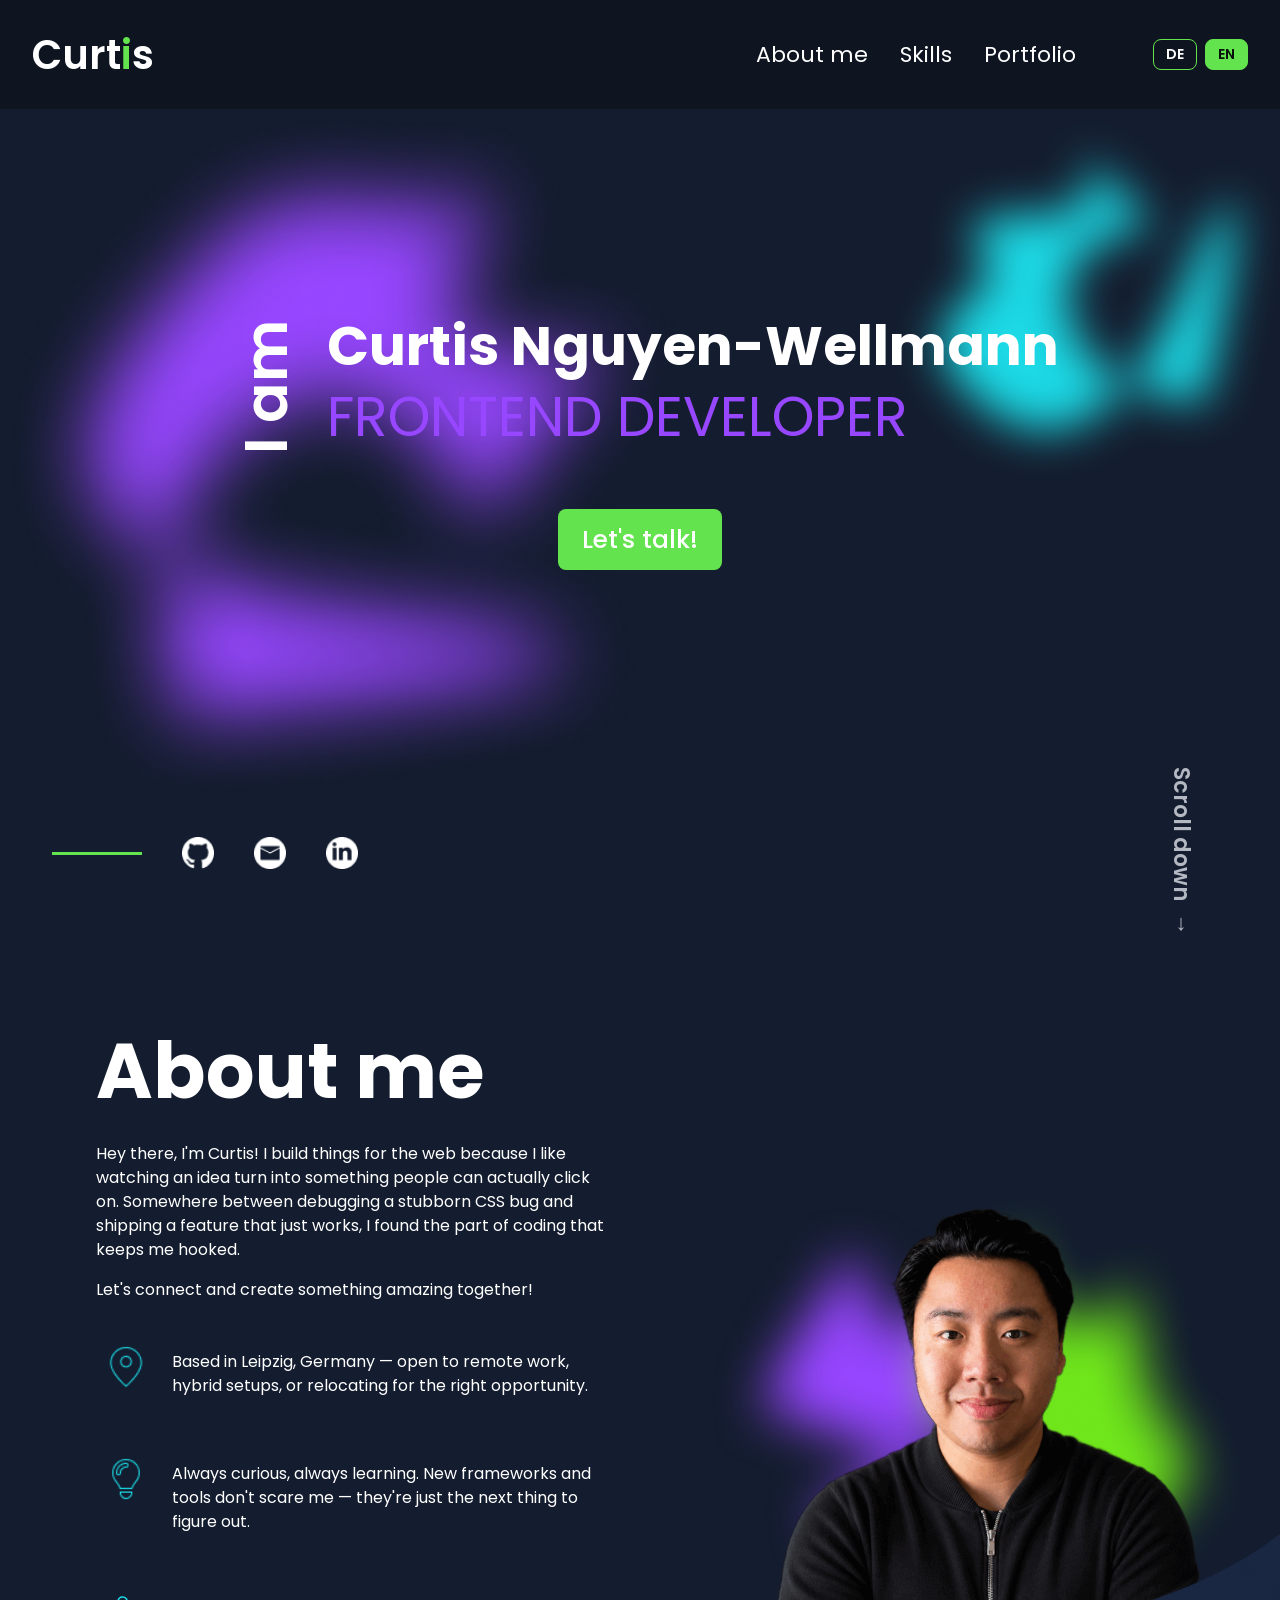
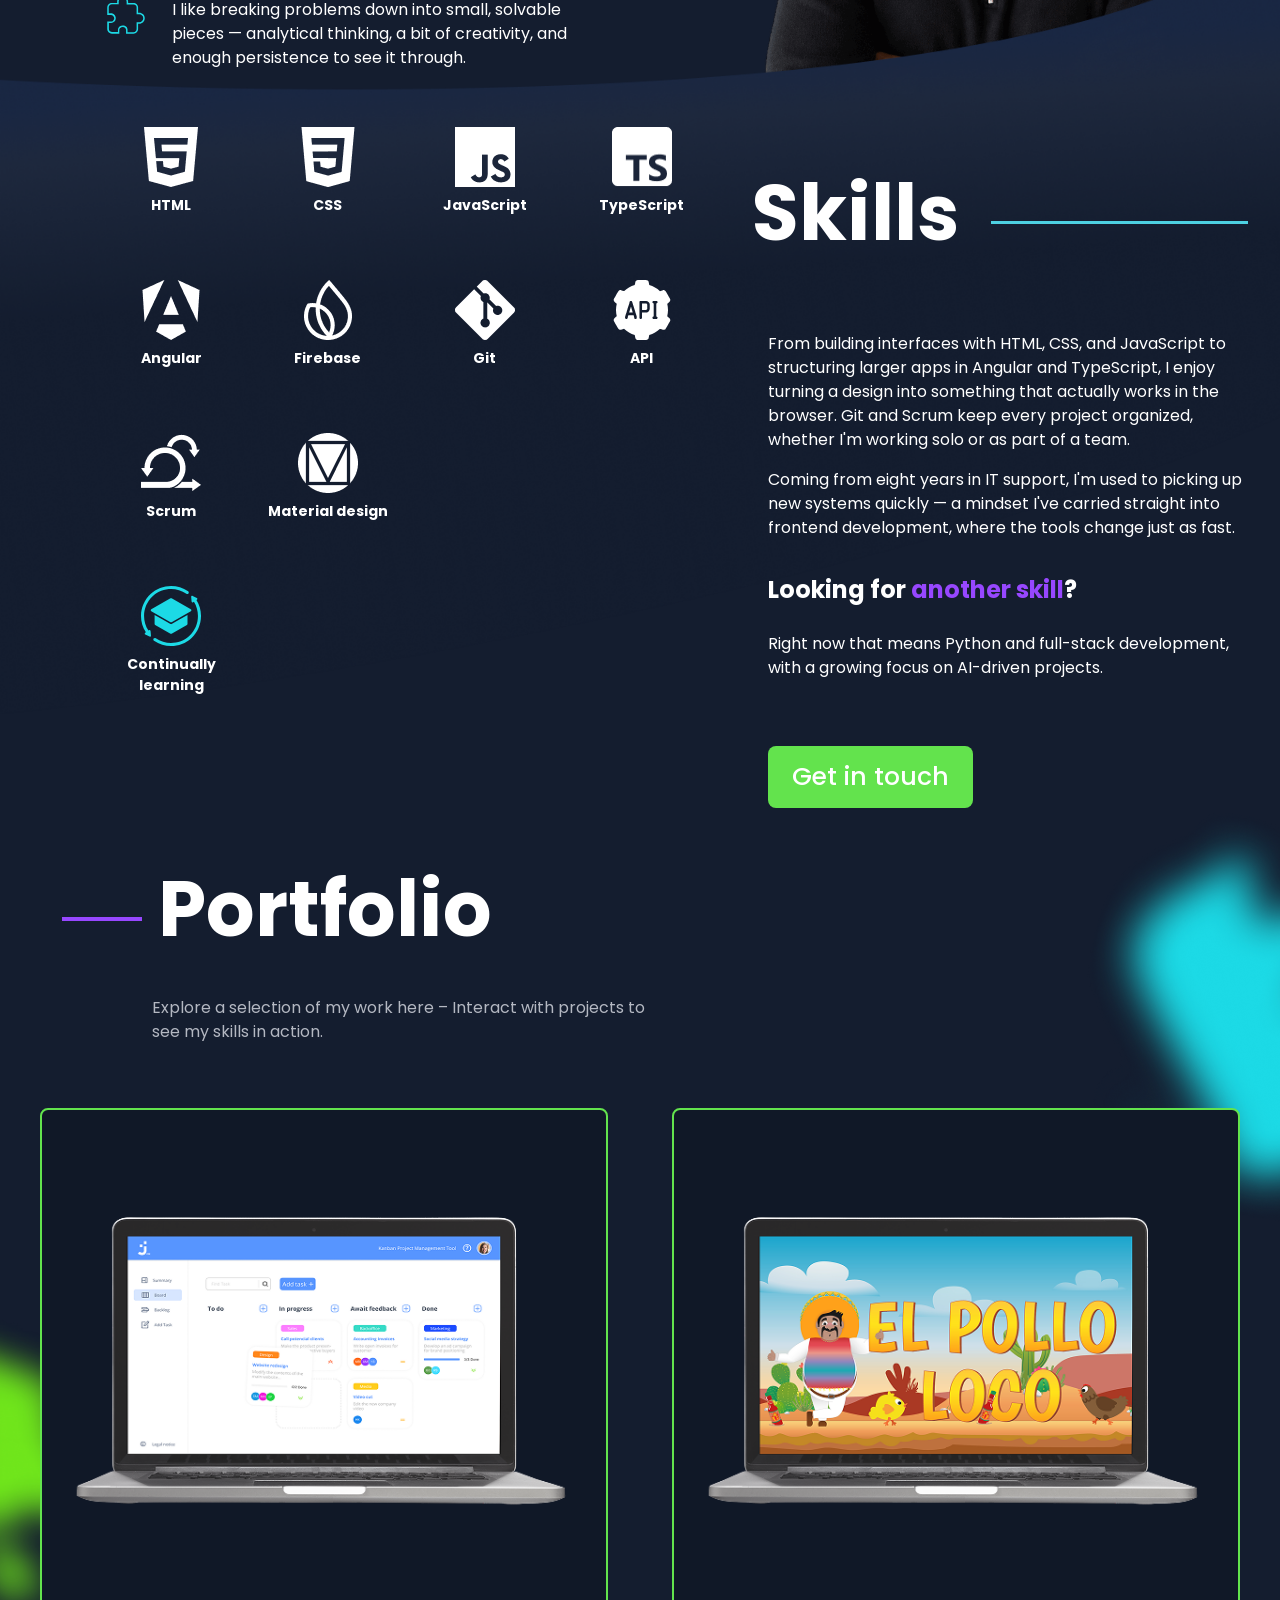
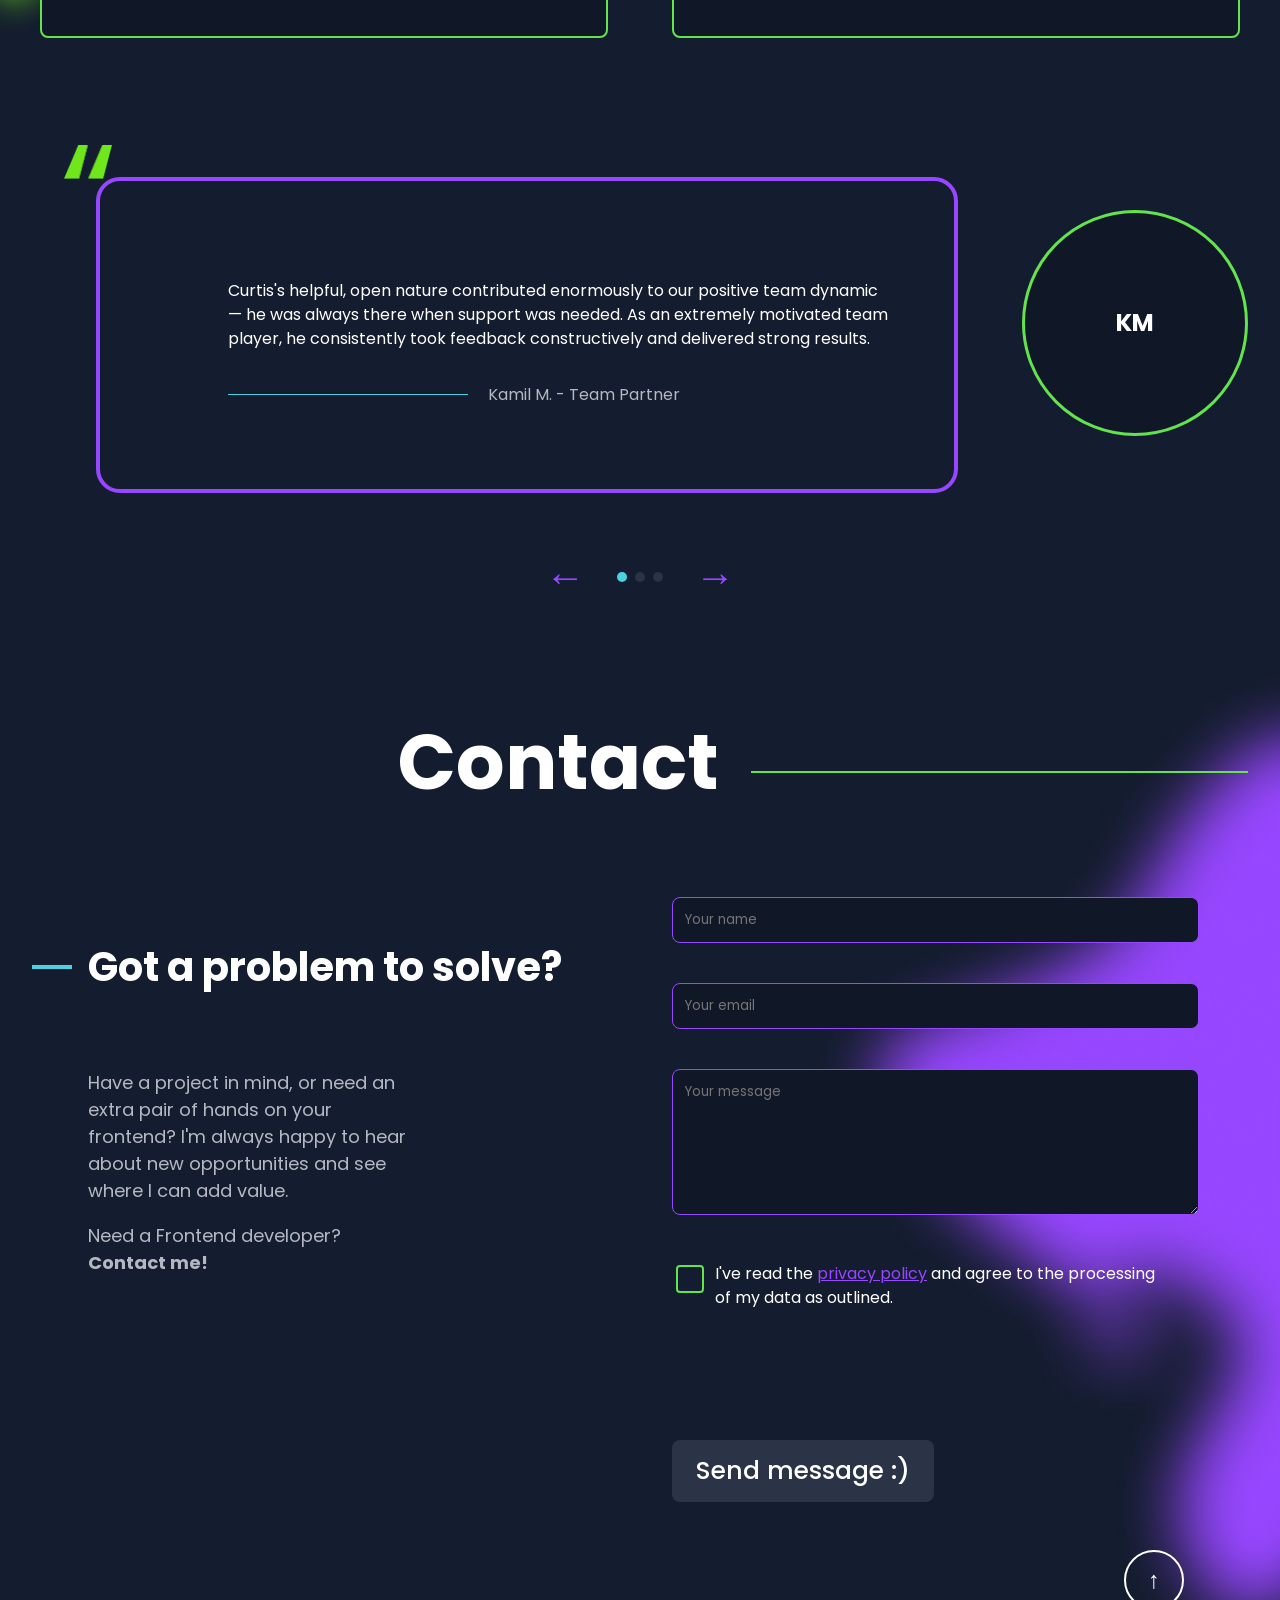
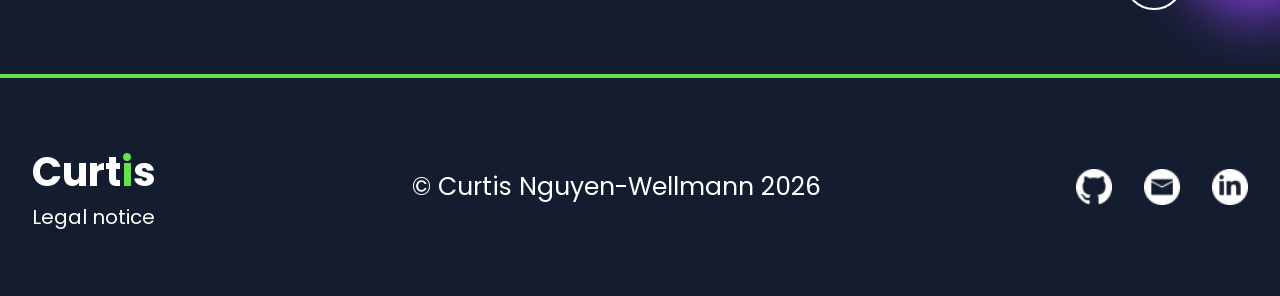
==== index.html @ 222aa3e2 "fix(project): revert to stable pre-feedback baseline, keep readme/title/pokedex-removal/tooltip fixe" ====
<!doctype html>
<html lang="de">
  <head>
    <meta charset="UTF-8" />
    <meta name="viewport" content="width=device-width, initial-scale=1.0" />
    <title>Curtis Nguyen-Wellmann</title>
    <link rel="icon" type="image/x-icon" href="images/favicon/favicon.ico">
    <link rel="icon" type="image/png" sizes="32x32" href="images/favicon/favicon-32x32.png">
    <link rel="icon" type="image/png" sizes="16x16" href="images/favicon/favicon-16x16.png">
    <link rel="apple-touch-icon" sizes="180x180" href="images/favicon/apple-touch-icon.png">

    <link rel="preconnect" href="https://fonts.googleapis.com" />
    <link
      href="https://fonts.googleapis.com/css2?family=Poppins:wght@400;600;700&display=swap"
      rel="stylesheet"
    />

    <link rel="stylesheet" href="css/variable.css" />
    <link rel="stylesheet" href="css/reset.css" />
    <link rel="stylesheet" href="css/style.css" />
    <link rel="stylesheet" href="css/responsive.css" />
  </head>
  <body>
    <!-- Header -->
    <header class="header container">
      <a href="#" class="header_logo">Curt<span class="accent">i</span>s</a>
      <nav class="header_nav">
        <ul>
          <li><a href="#about" data-i18n="nav_about">About me</a></li>
          <li><a href="#skills" data-i18n="nav_skills">Skills</a></li>
          <li><a href="#portfolio" data-i18n="nav_portfolio">Portfolio</a></li>
        </ul>
      </nav>
      <div class="header_lang">
        <button class="lang-btn" data-lang="de">DE</button>
        <button class="lang-btn lang-btn--active" data-lang="en">EN</button>
      </div>
      <button
        type="button"
        class="header_burger"
        id="burger-btn"
        aria-label="Open menu"
        aria-expanded="false"
        aria-controls="mobile-menu"
      >
        <span></span>
        <span></span>
        <span></span>
      </button>
    </header>

    <div class="mobile-menu" id="mobile-menu">
      <nav class="mobile-menu_nav">
        <a href="#about" data-i18n="nav_about">About me</a>
        <a href="#skills" data-i18n="nav_skills">Skills</a>
        <a href="#portfolio" data-i18n="nav_portfolio">Portfolio</a>
        <a href="#contact" data-i18n="nav_contact">Contact</a>
      </nav>
      <div class="mobile-menu_lang">
        <button class="lang-btn mobile-menu_lang-btn" data-lang="en">EN</button>
        <span aria-hidden="true">/</span>
        <button class="lang-btn mobile-menu_lang-btn" data-lang="de">DE</button>
      </div>
    </div>

    <!-- Hero -->
    <section class="hero container">
      <div class="hero_content">
        <div class="hero_text">
          <div class="hero_heading-row">
            <span class="hero_eyebrow" data-i18n="hero_eyebrow">I am</span>
            <div class="hero_name-block">
              <h1>Curtis Nguyen-Wellmann</h1>
              <p class="hero_role" data-i18n="hero_role">FRONTEND DEVELOPER</p>
            </div>
          </div>
          <a href="#contact" class="btn btn--primary" data-i18n="hero_cta">Let's talk!</a>
        </div>
      </div>

      <div class="hero_footer">
        <div class="hero_socials">
          <span class="hero_divider" aria-hidden="true"></span>
          <a href="https://github.com/Curtis-GH" target="_blank" rel="noopener">
            <img src="images/social/social_github.png" alt="Github" />
          </a>
          <a href="#contact">
            <img src="images/social/social_email.png" alt="Email" />
          </a>
          <a href="https://www.linkedin.com/in/curtis-nguyen-wellmann-628b82371/?skipRedirect=true" target="_blank" rel="noopener">
            <img src="images/social/social_linkedin.png" alt="LinkedIn" />
          </a>
        </div>
        <span class="hero_scroll"
          ><span data-i18n="hero_scroll">Scroll down</span> <span class="hero_scroll-arrow">&darr;</span></span
        >
      </div>
    </section>

    <!-- About me -->
    <section id="about" class="section container about">
      <img
        src="images/decorative/bg-hero-2.png"
        alt=""
        class="about_wave"
        aria-hidden="true"
      />
      <div class="about_grid">
        <div class="about_text">
          <h2 class="section_title" data-i18n="about_title">About me</h2>
          <p class="about_intro" data-i18n="about_intro_1">
            Hey there, I'm Curtis! I build things for the web because I like
            watching an idea turn into something people can actually click on.
            Somewhere between debugging a stubborn CSS bug and shipping a
            feature that just works, I found the part of coding that keeps me
            hooked.
          </p>
          <p class="about_intro" data-i18n="about_intro_2">
            Let's connect and create something amazing together!
          </p>

          <ul class="about_points">
            <li>
              <img src="images/about me/location.png" alt="" />
              <p data-i18n="about_point_1">
                Based in Leipzig, Germany — open to remote work, hybrid setups,
                or relocating for the right opportunity.
              </p>
            </li>
            <li>
              <img src="images/about me/bulb.png" alt="" />
              <p data-i18n="about_point_2">
                Always curious, always learning. New frameworks and tools don't
                scare me — they're just the next thing to figure out.
              </p>
            </li>
            <li>
              <img src="images/about me/puzzle.svg" alt="" />
              <p data-i18n="about_point_3">
                I like breaking problems down into small, solvable pieces —
                analytical thinking, a bit of creativity, and enough persistence
                to see it through.
              </p>
            </li>
          </ul>
        </div>
        <div class="about_photo-wrap">
          <img
            src="images/decorative/shadow-photo.png"
            alt=""
            class="about_glow"
            aria-hidden="true"
          />
          <img
            src="portrait_portfolio.png"
            alt="Curtis Nguyen-Wellmann"
            class="about_photo"
          />
        </div>
      </div>
    </section>

   <!-- Skills -->
<section id="skills" class="section container skills">
  <div class="skills_heading-row">
    <h2 class="section_title" data-i18n="skills_title">Skills</h2>
    <span class="skills_divider" aria-hidden="true"></span>
  </div>

  <div class="skills_grid">
    <div class="skills_icons">
      <div class="skill-item">
        <img src="images/skills-frontend/skill-html.png" alt="HTML" />
        <span>HTML</span>
      </div>
      <div class="skill-item">
        <img src="images/skills-frontend/skill-css.png" alt="CSS" />
        <span>CSS</span>
      </div>
      <div class="skill-item">
        <img
          src="images/skills-frontend/skill-javascript.png"
          alt="JavaScript"
        />
        <span>JavaScript</span>
      </div>
      <div class="skill-item">
        <img
          src="images/skills-frontend/skill-typescript.png"
          alt="TypeScript"
        />
        <span>TypeScript</span>
      </div>
      <div class="skill-item">
        <img src="images/skills-frontend/skill-angular.png" alt="Angular" />
        <span>Angular</span>
      </div>
      <div class="skill-item">
        <img src="images/frontend/Property 1=Firebase.png" alt="Firebase" />
        <span>Firebase</span>
      </div>
      <div class="skill-item">
        <img src="images/skills-frontend/skill-git.png" alt="Git" />
        <span>Git</span>
      </div>
      <div class="skill-item">
        <img
          src="images/skills-frontend/skill-api-BROKEN-reexport.svg"
          alt="REST-API"
        />
        <span>API</span>
      </div>
      <div class="skill-item">
        <img src="images/skills-frontend/skill-scrum.png" alt="Scrum" />
        <span>Scrum</span>
      </div>
      <div class="skill-item">
        <img
          src="images/skills-frontend/skill-material-design.png"
          alt="Material Design"
        />
        <span>Material design</span>
      </div>
      <div class="skill-item"></div>
      <div class="skill-item"></div>
      <div class="skill-item skill-item--tooltip">
        <img
          src="images/skills-frontend/skill-continually-learning.svg"
          alt="Continually learning"
        />
        <div class="skill-item_tooltip" data-i18n="skill_tooltip_learning">
          I have a special interest in learning: Python, AI
        </div>
        <span>Continually learning</span>
      </div>
    </div>

    <div class="skills_text">
      <p data-i18n="skills_para_1">
        From building interfaces with HTML, CSS, and JavaScript to
        structuring larger apps in Angular and TypeScript, I enjoy
        turning a design into something that actually works in the
        browser. Git and Scrum keep every project organized, whether
        I'm working solo or as part of a team.
      </p>
      <p data-i18n="skills_para_2">
        Coming from eight years in IT support, I'm used to picking up
        new systems quickly — a mindset I've carried straight into
        frontend development, where the tools change just as fast.
      </p>

      <h3 class="skills_question">
        <span data-i18n="skills_question_lead">Looking for</span>
        <span class="accent-purple" data-i18n="skills_question_highlight">another skill</span>?
      </h3>
      <p data-i18n="skills_frameworks">Right now that means Python and full-stack development, with a growing focus on AI-driven projects.</p>

      <a href="#contact" class="btn btn--primary" data-i18n="skills_cta">Get in touch</a>
    </div>
  </div>
</section>
      <!-- Portfolio -->
      <section id="portfolio" class="section container portfolio">
        <img
          src="images/decorative/portfolio-shadow-blue.png"
          alt=""
          class="portfolio_blob portfolio_blob--right"
          aria-hidden="true"
        />
        <img
          src="images/decorative/portfolio-shadow-green.png"
          alt=""
          class="portfolio_blob portfolio_blob--left"
          aria-hidden="true"
        />
        <div class="portfolio_heading-row">
          <span class="portfolio_divider" aria-hidden="true"></span>
          <h2 class="section_title" data-i18n="portfolio_title">Portfolio</h2>
        </div>
        <p class="portfolio_subtitle" data-i18n="portfolio_subtitle">
          Explore a selection of my work here – Interact with projects to see my
          skills in action.
        </p>

        <div class="portfolio_grid">
          <article class="project-card">
            <div class="project-card_media">
              <img
                src="images/projects/project-join.png"
                alt="Join Preview"
                class="project-card_preview"
              />
              <div class="project-card_links">
                <a href="https://github.com/Curtis-GH/Join-Management"
                  class="btn btn--outline"
                  target="_blank"
                  rel="noopener"
                  data-i18n="project_link_github"
                  >Github</a
                >
                <a href="#" class="btn btn--secondary" aria-disabled="true" data-i18n="project_link_live"
                  >Live test</a
                >
              </div>
              <div class="project-card_info">
                <h3>Join</h3>
                <p data-i18n="project_join_desc">
                  Kanban task management app with drag &amp; drop, categories,
                  and contact management.
                </p>
                <p class="tech-tags">JavaScript | HTML | CSS | Firebase</p>
              </div>
            </div>
          </article>

          <article class="project-card">
            <div class="project-card_media">
              <img
                src="images/projects/project-el-pollo-loco.png"
                alt="El Pollo Loco Preview"
                class="project-card_preview"
              />
              <div class="project-card_links">
                <a href="https://github.com/Curtis-GH/El_Pollo_loco"
                  class="btn btn--outline"
                  target="_blank"
                  rel="noopener"
                  data-i18n="project_link_github"
                  >Github</a
                >
                <a href="#" class="btn btn--secondary" aria-disabled="true" data-i18n="project_link_live"
                  >Live test</a
                >
              </div>
              <div class="project-card_info">
                <h3>El Pollo Loco</h3>
                <p data-i18n="project_pollo_desc">
                  Jump, run and throw game based on an object-oriented approach.
                  Help Pepe find coins and tabasco salsa to fight the crazy hen.
                </p>
                <p class="tech-tags">JavaScript | HTML5 Canvas | CSS</p>
              </div>
            </div>
          </article>
        </div>
      </section>

      <!-- References -->
      <section id="references" class="section container references">
        <div class="testimonial">
          <img
            src="images/decorative/testimonial-icon.png"
            alt=""
            class="testimonial_quote-icon"
            aria-hidden="true"
          />

          <div class="testimonial_box">
            <div class="testimonial_slides">
              <div class="testimonial_slide is-active" data-initials="KM">
                <p class="testimonial_text" data-i18n="testimonial_1">
                  Curtis's helpful, open nature contributed enormously to our
                  positive team dynamic — he was always there when support
                  was needed. As an extremely motivated team player, he
                  consistently took feedback constructively and delivered
                  strong results.
                </p>
                <div class="testimonial_author-row">
                  <span class="testimonial_divider" aria-hidden="true"></span>
                  <span class="testimonial_author">Kamil M. - <span data-i18n="testimonial_role">Team Partner</span></span>
                </div>
              </div>
              <div class="testimonial_slide" data-initials="AE">
                <p class="testimonial_text" data-i18n="testimonial_2">
                  Curtis was a fantastic teammate. With his sociable nature,
                  willingness to help, and positive energy, he brought the
                  team together and enriched our collaboration.
                </p>
                <div class="testimonial_author-row">
                  <span class="testimonial_divider" aria-hidden="true"></span>
                  <span class="testimonial_author">Annika E. - <span data-i18n="testimonial_role">Team Partner</span></span>
                </div>
              </div>
              <div class="testimonial_slide" data-initials="LW">
                <p class="testimonial_text" data-i18n="testimonial_3">
                  Curtis was a huge asset to our team and played a key role
                  in the project's success. His structured approach and
                  clever problem-solving kept pushing our development
                  forward. Working with him was completely reliable and
                  genuinely fun.
                </p>
                <div class="testimonial_author-row">
                  <span class="testimonial_divider" aria-hidden="true"></span>
                  <span class="testimonial_author">Leon W. - <span data-i18n="testimonial_role">Team Partner</span></span>
                </div>
              </div>
            </div>
          </div>

          <div class="testimonial_avatar-row">
            <div class="testimonial_avatar"></div>
            <span class="testimonial_avatar-divider" aria-hidden="true"></span>
          </div>
        </div>

        <div class="testimonial_nav">
          <button
            type="button"
            class="testimonial_arrow"
            data-dir="prev"
            aria-label="Previous testimonial"
          >
            &larr;
          </button>
          <div class="testimonial_dots">
            <button
              type="button"
              class="testimonial_dot is-active"
              data-index="0"
              aria-label="Testimonial 1"
            ></button>
            <button
              type="button"
              class="testimonial_dot"
              data-index="1"
              aria-label="Testimonial 2"
            ></button>
            <button
              type="button"
              class="testimonial_dot"
              data-index="2"
              aria-label="Testimonial 3"
            ></button>
          </div>
          <button
            type="button"
            class="testimonial_arrow"
            data-dir="next"
            aria-label="Next testimonial"
          >
            &rarr;
          </button>
        </div>
      </section>

      <!-- Contact -->
      <section id="contact" class="section container contact">
        <img
          src="images/decorative/contact-shadow.png"
          alt=""
          class="contact_shadow"
          aria-hidden="true"
        />

        <div class="contact_heading-row">
          <h2 class="section_title" data-i18n="contact_title">Contact</h2>
          <span class="contact_divider" aria-hidden="true"></span>
        </div>

        <div class="contact_grid">
          <div class="contact_intro">
            <div class="contact_intro-heading">
              <span class="contact_intro-divider" aria-hidden="true"></span>
              <h3 data-i18n="contact_heading">Got a problem to solve?</h3>
            </div>
            <p data-i18n="contact_para">
              Have a project in mind, or need an extra pair of hands on your
              frontend? I'm always happy to hear about new opportunities and
              see where I can add value.
            </p>
            <p><span data-i18n="contact_closer">Need a Frontend developer?</span> <strong data-i18n="contact_closer_strong">Contact me!</strong></p>
          </div>

          <form id="contact-form" class="contact_form" novalidate>
            <div class="hp-field" aria-hidden="true">
              <label for="hp-website">Website</label>
              <input type="text" id="hp-website" name="website" tabindex="-1" autocomplete="off" />
            </div>
            <div class="form-group">
              <input type="text" name="name" placeholder="Your name" data-i18n-placeholder="form_name_placeholder" required />
              <span class="form-group_error" data-i18n="error_name">Your name is required</span>
            </div>
            <div class="form-group">
              <input
                type="email"
                name="email"
                placeholder="Your email"
                data-i18n-placeholder="form_email_placeholder"
                required
              />
              <span class="form-group_error" data-i18n="error_email">Please enter a valid email</span>
            </div>
            <div class="form-group">
              <textarea
                name="message"
                placeholder="Your message"
                data-i18n-placeholder="form_message_placeholder"
                required
              ></textarea>
              <span class="form-group_error" data-i18n="error_message">Your message is empty</span>
            </div>
            <div class="form-group form-group--checkbox">
              <input type="checkbox" id="privacy" name="privacy" required>
              <label for="privacy"><span data-i18n="form_privacy_label_pre">I've read the</span> <a href="legal/privacy/privacy-policy.html" class="contact_policy-link" data-i18n="form_privacy_link">privacy policy</a> <span data-i18n="form_privacy_label_post">and agree to the processing of my data as outlined.</span></label>
              <span class="form-group_error" data-i18n="error_privacy">Please accept the privacy policy</span>
            </div>
            <p class="form-group_error form-group_error--submit" data-i18n="error_submit">
              Please fill in all fields correctly
            </p>
            <button
              type="submit"
              class="btn btn--primary contact_submit"
              data-i18n="form_submit"
              disabled
            >
              Send message :)
            </button>
            <p class="contact_feedback" role="status" aria-live="polite"></p>
          </form>
        </div>

        <a href="#" class="contact_scroll-top" aria-label="Scroll to top"
          >&uarr;</a
        >
      </section>

      <!-- Footer -->
      <footer class="footer container">
        <div class="footer_brand">
          <a href="#" class="footer_logo">Curt<span class="accent">i</span>s</a>
          <a href="legal/privacy/legal-notice.html" class="footer_legal-link" data-i18n="footer_legal"
            >Legal notice</a
          >
        </div>

        <p class="footer_copy">&copy; Curtis Nguyen-Wellmann 2026</p>

        <div class="footer_socials">
          <a href="https://github.com/Curtis-GH" target="_blank" rel="noopener">
            <img src="images/social/social_github.png" alt="Github" />
          </a>
          <a href="#contact">
            <img src="images/social/social_email.png" alt="Email" />
          </a>
          <a href="https://www.linkedin.com/in/curtis-nguyen-wellmann-628b82371/?skipRedirect=true" target="_blank" rel="noopener">
            <img src="images/social/social_linkedin.png" alt="LinkedIn" />
          </a>
        </div>
      </footer>

    <script src="js/translations.js"></script>
    <script src="js/main.js"></script>
  </body>
</html>
---- css/variable.css ----
:root {
  /* Colors */
  --color-bg: #0e1521;
  --color-bg-alt: #101827;
  --color-text: #ffffff;
  --color-text-muted: #b4b8c2;

  --color-accent-green: #63e34d;
  --color-accent-purple: #9747ff;
  --color-accent-cyan: #4dd0e1;

  --color-success: #63e34d;
  --color-error: #ff4d6d;

  --color-border: #2a3446;

  /* Typography */
  --font-main: 'Poppins', sans-serif;

  --fs-h1: 3rem;
  --fs-h2: 2.25rem;
  --fs-h3: 1.5rem;
  --fs-body: 1rem;
  --fs-small: 0.875rem;

  /* Spacing */
  --space-xs: 0.5rem;
  --space-sm: 1rem;
  --space-md: 2rem;
  --space-lg: 4rem;
  

  /* Misc */
  --radius: 8px;
  --transition: 0.2s ease;
}
---- css/style.css ----
/* ===== HEADER ===== */
.header {
  position: sticky;
  top: 0;
  z-index: 200;
  background-color: var(--color-bg);
  display: flex;
  align-items: center;
  justify-content: space-between;
  padding-block: var(--space-sm);
}

.header_nav {
  margin-left: auto;
  margin-right: clamp(24px, 6vw, 120px);
}

.header_nav ul {
  display: flex;
  gap: var(--space-md);
  font-size: 22px;
}

.header_nav a {
  transition: color var(--transition), text-shadow var(--transition);
}

.header_nav a:hover {
  color: var(--color-accent-green);
  text-shadow: 0 0 8px var(--color-accent-green);
}

.header_logo {
  font-size: 40px;
  font-weight: 600;
}

.header_logo .accent {
  color: var(--color-accent-green);
}

/* Language toggle buttons */
.header_lang {
  display: flex;
  gap: var(--space-xs);
}

.lang-btn {
  padding: 0.25rem 0.75rem;
  border: 1px solid var(--color-accent-green);
  border-radius: var(--radius);
  background: transparent;
  color: var(--color-text);
  font-size: var(--fs-small);
  font-weight: 600;
  transition: color var(--transition), text-shadow var(--transition);
}

.lang-btn--active {
  background-color: var(--color-accent-green);
  color: #06120a;
  border-color: var(--color-accent-green);
}

.lang-btn:not(.lang-btn--active):hover {
  color: var(--color-accent-purple);
  text-shadow: 0 0 8px var(--color-accent-purple);
}

/* Shared layout container, used by every section */
.container {
  max-width: 1440px;
  margin-inline: auto;
  padding-inline: var(--space-md);
}

/* ===== END HEADER ===== */

/* ===== HERO ===== */
.hero {
  height: 100vh;
  height: 100dvh;
  display: flex;
  flex-direction: column;
  justify-content: center;
  position: relative;
  overflow: hidden;
  background-image:
    url("../images/decorative/shadow-purple-about.png"),
    url("../images/decorative/shadow-cyan-hero.png.svg");
  background-repeat: no-repeat, no-repeat;
  background-position: left top, right top;
  background-size: 700px, 384px;
  margin-bottom: -40px;
}



.hero_content {
  position: relative;
  z-index: 1;
  display: flex;
  align-items: center;
  justify-content: center;
  gap: var(--space-lg);
  margin: clamp(24px, 6vw, 100px);
}

.hero_text {
  display: flex;
  flex-direction: column;
  align-items: center;
  margin-top: 60px;
}

.hero_heading-row {
  display: flex;
  align-items: center;
  gap: var(--space-sm);
}

.hero_text h1 {
  font-size: clamp(32px, 4.3vw, 62px);
  font-weight: 700;
  line-height: 1.1;
}

.hero_heading-row {
  display: flex;
  align-items: center;
  gap: var(--space-sm);
}

.hero_eyebrow {
  writing-mode: vertical-rl;
  transform: rotate(180deg);
  font-size: 60px;
  font-weight: 600;
  color: #fff;
}
html[lang="de"] .hero_eyebrow {
  font-size: 40px;
}

.hero_name-block {
  display: flex;
  flex-direction: column;
}


.hero_role {
  color: var(--color-accent-purple);
  font-size: clamp(32px, 4.3vw, 62px);
  font-weight: 400;
  margin: 0;
}

.hero_footer {
  position: relative;
  z-index: 1;
  display: flex;
  align-items: center;
  justify-content: space-between;
  margin-top: 120px;
}

.hero_socials {
  display: flex;
  align-items: center;
  gap: 40px;
  margin-left: 20px;
}

.hero_socials img {
  width: 32px;
  height: 32px;
}

.hero_email {
  color: var(--color-text-muted);
  font-size: var(--fs-small);
  margin-left: var(--space-xs);
}

.hero_scroll {
  writing-mode: vertical-rl;
  color: var(--color-text-muted);
  font-size: 22px;
  font-weight: 600;
  padding-right: 50px;
  pointer-events: none;
}

.hero_scroll-arrow {
  writing-mode: horizontal-tb;
  display: inline-block;
}

.hero_divider {
  display: inline-block;
  width: 90px;
  height: 3px;
  background-color: var(--color-accent-green);
}

/* ===== END HERO ===== */

/* ===== SECTION (SHARED) ===== */
.section {
  padding-block: var(--space-xl);
}

.section_title {
  font-size: clamp(40px, 6vw, 90px);
  line-height: 1;
  margin-bottom: var(--space-md);
}

html[lang="de"] .section_title {
  font-size: clamp(36px, 5.4vw, 80px);
}

/* ===== END SECTION (SHARED) ===== */

/* ===== BUTTONS ===== */
.btn {
  display: inline-block;
  padding: 0.75rem 1.5rem;
  border-radius: var(--radius);
  font-weight: 500;
  transition: transform var(--transition);
  font-size: 25px;
}

.btn--primary {
  background-color: var(--color-accent-green);
  color: #fff;
  margin-top: 50px;
  
}

.btn--primary:hover {
  background-color: var(--color-accent-purple);
  transform: scale(1.05);
}

.btn--secondary {
  background-color: var(--color-accent-purple);
  color: #fff;
}

.btn:hover {
  transform: translateY(-2px);
}

/* ===== END BUTTONS ===== */

/* ===== PORTFOLIO ===== */
.portfolio {
  position: relative;
  overflow: hidden;
}

.portfolio_blob {
  position: absolute;
  z-index: 0;
  max-width: none;
  pointer-events: none;
}

.portfolio_blob--right {
  top: 0;
  right: 0;
  height: 50%;
  width: auto;
}

.portfolio_blob--left {
  bottom: 0;
  left: 0;
  height: 50%;
  width: auto;
}

.portfolio_heading-row {
    position: relative;
    z-index: 1;
    display: flex;
    align-items: center;
    gap: var(--space-sm);
    margin-bottom: var(--space-xs);
    padding-left: 30px;
}

.portfolio_divider {
  display: inline-block;
  width:80px;
  height: 4px;
  background-color: var(--color-accent-purple);
  margin-top: 50px;
}

.portfolio_subtitle {
  position: relative;
  z-index: 1;
  color: var(--color-text-muted);
  margin-bottom: var(--space-lg);
  max-width: 500px;
  padding-left: 120px;
}

.portfolio_grid {
  position: relative;
  z-index: 1;
  display: grid;
  grid-template-columns: repeat(2, 1fr);
  gap: var(--space-lg);
  max-width: 1200px;
  margin-inline: auto;
}

.project-card {
  border: 2px solid var(--color-accent-green);
  border-radius: var(--radius);
  overflow: hidden;
  background-color: var(--color-bg-alt);
  position: relative;
}

.project-card_media {
  
  overflow: hidden;
  font-size: 20px;
}

.project-card_preview {
  width: 100%;
  height: 50%;
  object-fit: cover;
  display: block;
}

.project-card_links {
  position: absolute;
  top: var(--space-md);
  left: 0;
  width: 100%;
  z-index: 2;
  display: flex;
  justify-content: center;
  gap: var(--space-sm);
  opacity: 0;
  transform: translateY(-10px);
  transition: opacity var(--transition), transform var(--transition);
}

.project-card:hover .project-card_links {
  opacity: 1;
  transform: translateY(0);
}

/* Tap-triggered equivalent of the hover reveal above, for touch screens
   (tablet) where :hover can't be relied on. Toggled via JS
   (.is-expanded class), see initProjectCardToggle() in main.js. */
.project-card.is-expanded .project-card_links {
  opacity: 1;
  transform: translateY(0);
}

.btn--outline {
  background: transparent;
  border: 1px solid var(--color-accent-cyan);
  color: #fff;
}
.project-card_info {
  position: absolute;
  bottom: 0;
  left: 0;
  width: 100%;
  z-index: 1;
  background-color: #fff;
  color: #06120a;
  padding: var(--space-md);
  opacity: 0;
  transform: translateY(20px);
  transition: opacity var(--transition), transform var(--transition);
  pointer-events: none;
  box-sizing: border-box;
  border-radius: 7px;
}

.project-card:hover .project-card_info {
  opacity: 1;
  transform: translateY(0);
}

.project-card.is-expanded .project-card_info {
  opacity: 1;
  transform: translateY(0);
}

.project-card_info h3 {
  color: var(--color-accent-purple);
  margin-bottom: var(--space-xs);
  font-size: clamp(14px, 4vw, 24px);
}

.project-card_info p {
  font-size: clamp(12px, 3vw, 16px);
}

.tech-tags {
  color: var(--color-accent-green);
  font-size: var(--fs-small);
  margin-top: var(--space-xs);
}

/* ===== END PORTFOLIO ===== */

/* ===== CONTACT FORM ===== */
.form-group {
  margin-bottom: var(--space-sm);
}

.form-group input,
.form-group textarea {
  width: 100%;
  padding: 0.75rem;
  background: var(--color-bg-alt);
  border: 1px solid var(--color-accent-purple);
  border-radius: var(--radius);
  color: var(--color-text);
  font-family: inherit;
}

.form-group textarea {
  min-height: 120px;
  resize: vertical;
}

/* Webkit autofill fix: keep dark background and light text */
.form-group input:-webkit-autofill,
.form-group input:-webkit-autofill:hover,
.form-group input:-webkit-autofill:focus {
  -webkit-text-fill-color: var(--color-text);
  -webkit-box-shadow: 0 0 0 1000px var(--color-bg-alt) inset;
  caret-color: var(--color-text);
}

.form-group input.is-invalid,
.form-group textarea.is-invalid {
  border-color: var(--color-error);
}

.form-group_error {
  visibility: hidden;
  color: var(--color-error);
  font-size: var(--fs-small);
  margin-top: var(--space-xs);
  min-height: 1.2em;
}

.form-group_error.is-visible {
  visibility: visible;
}

.form-group--checkbox {
  display: flex;
  flex-wrap: wrap;
  align-items: flex-start;
  gap: var(--space-xs);
  font-size: var(--fs-body);
}
.form-group--checkbox label {
  flex: 1;
}
.form-group--checkbox .form-group_error {
  flex-basis: 100%;
  margin-top: 0;
}


.form-group--checkbox input {
  width: auto;
  accent-color: var(--color-accent-green);
  margin-top: 0.2rem;
  flex-shrink: 0;
}

.contact_policy-link {
  color: var(--color-accent-purple);
  text-decoration: underline;
}

.form-group--checkbox input {
  appearance: none;
  -webkit-appearance: none;
  width: 20px;
  height: 20px;
  border: 2px solid var(--color-accent-green);
  border-radius: 4px;
  background-color: transparent;
  margin-top: 0.2rem;
  flex-shrink: 0;
  cursor: pointer;
  position: relative;
}

.form-group--checkbox input:checked {
  background-color: var(--color-accent-green);
}

.form-group--checkbox input:checked::after {
  content: "";
  position: absolute;
  left: 6px;
  top: 3px;
  width: 6px;
  height: 11px;
  border: solid #06120a;
  border-width: 0 2px 2px 0;
  transform: rotate(45deg);
}

.contact_submit:disabled {
  background-color: var(--color-border);
  opacity: 1;
  cursor: not-allowed;
  transform: none;
  cursor: pointer;
}
.contact_form {
  padding-right: 75px;
}

/* Honeypot anti-spam field: invisible to real users (off-screen, not
   display:none — some bots skip display:none fields), but present in
   the DOM for bots to fill. If filled on submit, contact.php silently
   discards the message instead of sending it. */
.hp-field {
  position: absolute;
  left: -5000px;
  width: 1px;
  height: 1px;
  overflow: hidden;
}

.contact_feedback {
  margin-top: var(--space-sm);
  font-weight: 600;
}

.contact_feedback.is-success {
  color: var(--color-success);
}

.contact_feedback.is-error {
  color: var(--color-error);
}

/* ===== END CONTACT FORM ===== */

/* ===== FOOTER ===== */
.footer {
  padding-block: var(--space-lg);
  border-top: 4px solid var(--color-accent-green);
  display: flex;
  align-items: center;
  justify-content: space-between;
}

.footer_logo {
  font-size: 40px;
  font-weight: 700;
}

.footer_logo .accent {
  color: var(--color-accent-green);
}

.footer_legal-link {
  display: block;
  color: white;
  font-size: 20px;
  font-weight: 400;
}

.footer_copy {
  font-size: 25px;
}

.footer_socials {
  display: flex;
  gap: var(--space-md);
}

.footer_socials img {
  width: 36px;
  height: 36px;
  transition: transform 0.5s ease;
}

.footer_socials img:hover {
  transform: translateY(-10px);
}

/* ===== END FOOTER ===== */

/* ===== ABOUT ===== */
.about {
  position: relative;
}

.about_grid {
  display: flex;
  align-items: center;
  gap: clamp(16px, 8vw, 135px);
}

.about_text {
  max-width: 560px;
  position: relative;
  z-index: 1;
  margin-left: clamp(0px, 5vw, 90px);
  margin-bottom: 10px;
}

.about_intro {
  margin-bottom: var(--space-sm);
}

.about_points {
  margin-top: var(--space-md);
  display: flex;
  flex-direction: column;
  gap: var(--space-md);
}

.about_points li {
  display: flex;
  align-items: flex-start;
  gap: var(--space-sm);
}

.about_points img {
  width: 60px;
  height: 60px;
  flex-shrink: 0;
  margin-top: 0.2rem;
}

.about_photo-wrap {
  position: relative;
  flex-shrink: 0;
  width: min(750px, 42vw);
  max-width: none;
  margin-top: 200px;
}

.about_glow {
  position: absolute;
  top: 50%;
  left: 50%;
  transform: translate(-50%, -50%);
  width: 100%;
  max-width: none;
  z-index: 0;
  pointer-events: none;
}

.about_photo {
  position: relative;
  z-index: 1;
  width: 100%;
  object-fit: contain;
}

/* ===== END ABOUT ===== */

/* ===== SKILLS ===== */
.skills {
  position: relative;
  background-color: #141d2f;

}

.about_wave {
  position: absolute;
  top: calc(100% - 180px);
  left: 0;
  width: 100%;
  z-index: 2;
  pointer-events: none;
}

.skills_grid {
  position: relative;
  z-index: 3;
  display: flex;
  align-items: center;
  justify-content: space-between;
  gap: var(--space-lg);
  padding-top: 0px;
  margin-left: clamp(0px, 6vw, 90px);
}

.skills_icons {
  display: grid;
  grid-template-columns: repeat(4, 1fr);
  gap: var(--space-lg) var(--space-md);
  margin-top: -300px;
}

.skill-item {
  display: flex;
  flex-direction: column;
  align-items: center;
  gap: var(--space-xs);
  text-align: center;
}

.skill-item--new-row {
  grid-column-start: 1;
}

.skill-item img {
  width: 60px;
  height: 60px;
  transition: transform 0.5s ease;
}

.skill-item img:hover {
  transform: translateY(-10px);
}

.skill-item span {
  font-weight: 700;
  font-size: var(--fs-small);
}
.skill-item--tooltip {
  position: relative;
}

.skill-item_tooltip {
  position: absolute;
  bottom: calc(100% + var(--space-xs));
  left: 50%;
  transform: translateX(-50%);
  width: 196px;
  padding: var(--space-xs) var(--space-sm);
  background-color: var(--color-bg-alt);
  border: 1px solid var(--color-accent-cyan);
  border-radius: var(--radius);
  color: var(--color-text);
  font-size: var(--fs-small);
  line-height: 1.4;
  text-align: center;
  opacity: 0;
  pointer-events: none;
  transition: opacity var(--transition);
  z-index: 2;
}

.skill-item--tooltip:hover .skill-item_tooltip {
  opacity: 1;
}

.skill-item--tooltip.is-expanded .skill-item_tooltip {
  opacity: 1;
}

.skills_text {
  max-width: 480px;
}

.skills_heading-row {
  position: relative;
  z-index: 3;
  display: flex;
  align-items: center;
  gap: var(--space-md);
  margin-bottom: var(--space-md);
  margin-left: clamp(480px, calc(100vw - 560px), 950px);
}

.skills_divider {
 
  flex-grow: 1;
  height: 3px;
  background-color: var(--color-accent-cyan);
  margin-top: 50px;
}

.contact_heading-row {
  position: relative;
  z-index: 1;
  display: flex;
  align-items: center;
  gap: var(--space-md);
  margin-bottom: var(--space-lg);
  
}

.contact_divider {
 
  flex-grow: 1;
  height: 2px;
  background-color: var(--color-accent-green);
  margin-top: 50px;
}

.skills_question {
  margin-top: var(--space-md);
  font-size: var(--fs-h3);
  font-weight: 700;
}

.accent-purple {
  color: var(--color-accent-purple);
}

/* ===== END SKILLS ===== */

/* ===== REFERENCES / TESTIMONIALS ===== */
.references {

  margin-top: 75px;
}

.testimonial {
  position: relative;
  display: flex;
  align-items: center;
  padding: var(--space-lg);
  padding-right: 0;
}

.testimonial_quote-icon {
  position: absolute;
  top: var(--space-md);
  left: var(--space-md);
  width: 48px;
  height: auto;
}

.testimonial_box {
  flex-grow: 6;
  border: 4px solid var(--color-accent-purple);
  border-radius: 24px;
  padding: var(--space-lg) var(--space-lg) var(--space-lg) calc(var(--space-lg) * 2);
  min-height: 140px;
  height: 180px;
  display: flex;
  align-items: center;
  margin-right: var(--space-lg);
}

.testimonial_slides {
  position: relative;
  width: 100%;
  display: grid;
}

.testimonial_slide {
  grid-area: 1 / 1;
  visibility: hidden;
}

.testimonial_slide.is-active {
  visibility: visible;
}

.testimonial_author-row {
  display: flex;
  align-items: center;
  margin-top: var(--space-md);
}

 .testimonial_avatar-divider {
    display: inline-block;
    flex-grow: 1;
    height: 3px;
    background-color: var(--color-accent-green);
    display: none;}

.testimonial_author {
    color: var(--color-text-muted);
    font-size: var(--fs-body);
    white-space: nowrap;
    padding-left: 20px;
}

.testimonial_avatar {
  flex-shrink: 0;
  width: 220px;
  height: 220px;
  border-radius: 50%;
  border: 3px solid var(--color-accent-green);
  display: flex;
  align-items: center;
  justify-content: center;
  font-weight: 700;
  font-size: var(--fs-h3);
  background-color: var(--color-bg-alt);
}

.testimonial_avatar-divider {
  display: inline-block;
  flex-grow: 1;
  height: 3px;
  background-color: var(--color-accent-green);
}

.testimonial_divider {
  flex-grow: 1;
  max-width: 240px;
  height: 1px;
  background-color: var(--color-accent-cyan);
}

.testimonial_nav {
  display: flex;
  align-items: center;
  justify-content: center;
  gap: var(--space-md);
  padding-bottom: var(--space-lg);
}

.testimonial_arrow {
  background: transparent;
  color: var(--color-accent-purple);
  font-size: 40px;
  font-weight: 700;
  line-height: 1;
  padding: 0;
}

.testimonial_dots {
  display: flex;
  gap: var(--space-xs);
}

.testimonial_dot {
  width: 10px;
  height: 10px;
  border-radius: 50%;
  background-color: var(--color-border);
  padding: 0;
}

.testimonial_dot.is-active {
  background-color: var(--color-accent-cyan);
}

/* ===== END REFERENCES / TESTIMONIALS ===== */

/* ===== CONTACT ===== */
.contact {
  position: relative;
  overflow: hidden;
}

.contact_shadow {
  position: absolute;
  top: 0;
  right: 0;
  height: 100%;
  width: auto;
  z-index: 0;
  pointer-events: none;
}

.contact_heading-row {
  position: relative;
  z-index: 1;
  display: flex;
  align-items: center;
  gap: var(--space-md);
  margin-bottom: var(--space-lg);
  padding-left: 30%;
}

.contact_divider {
  flex-grow: 1;
  height: 2px;
  background-color: var(--color-accent-green);
  margin-top: 50px;
}

.contact_grid {
  position: relative;
  z-index: 1;
  display: grid;
  grid-template-columns: 1fr 1fr;
  gap: var(--space-lg);
}

.contact_intro-heading {
  display: flex;
  align-items: center;
  gap: var(--space-sm);
  margin-bottom: var(--space-md);
}

.contact_intro-divider {
  width: 40px;
  height: 4px;
  background-color: var(--color-accent-cyan);
}

.contact_intro-heading h3 {
  font-size: 40px;
}

.contact_intro p {
  color: var(--color-text-muted);
  font-size: 1.125rem;
  margin-bottom: var(--space-sm);
  margin-left: calc(40px + var(--space-sm));
  max-width: 320px;
}

.contact_scroll-top {
  position: relative;
  z-index: 1;
  display: flex;
  align-items: center;
  justify-content: center;
  width: 56px;
  height: 56px;
  font-size: 24px;
  margin-left: auto;
  margin-right: var(--space-lg);
  margin-top: var(--space-md);
  margin-bottom: var(--space-lg);
  border: 2px solid var(--color-border);
  border-radius: 50%;
  color: var(--color-text);
  border-color: white;
}

/* ===== END CONTACT ===== */

/* ===== LEGAL PAGES (Legal Notice / Privacy Policy) ===== */
.legal_title-row {
  display: flex;
  align-items: center;
  justify-content: center;
  gap: var(--space-md);
  margin-bottom: var(--space-lg);
  margin-inline: calc(var(--space-md) * -1);
  text-align: center;
}

.legal_title.section_title {
  color: var(--color-accent-green);
  font-size: clamp(24px, 8vw, 60px);
  font-weight: 700;
  line-height: 1;
  margin-top:  50px;
  white-space: nowrap;
}

html[lang="de"] .legal_title.section_title {
  font-size: clamp(18px, 6vw, 60px);
}

.legal_divider {
  flex-grow: 1;
  height: 3px;
  background-color: var(--color-accent-purple);
  max-width: 400px;
  margin-top: 30px;
  
}

.legal_content {
  max-width: 800px;
  margin-inline: auto;
  margin-bottom: 75px;
}

.legal_content h2 {
  color: var(--color-accent-purple);
  font-size: var(--fs-h3);
  margin-top: var(--space-lg);
  margin-bottom: var(--space-xs);
}

.legal_content p {
  color: var(--color-text-muted);
  margin-bottom: var(--space-sm);
}

.legal_content ul {
  margin-bottom: var(--space-sm);
  padding-left: var(--space-md);
  list-style: disc;
}

.legal_content li {
  color: var(--color-text-muted);
  margin-bottom: var(--space-xs);
}

.legal_content a {
  color: var(--color-accent-purple);
  text-decoration: underline;
}

.legal_placeholder {
  color: var(--color-accent-cyan);
  font-style: italic;
}
/* ===== END LEGAL PAGES ===== */
.header_burger {
  display: none;
  flex-direction: column;
  justify-content: center;
  gap: 5px;
  width: 40px;
  height: 40px;
  background: transparent;
}

.header_burger span {
  display: block;
  width: 100%;
  height: 2px;
  background-color: var(--color-text);
}

.mobile-menu {
  position: fixed;
  inset: 0;
  z-index: 100;
  background-color: var(--color-bg-alt);
  display: flex;
  flex-direction: column;
  align-items: center;
  justify-content: center;
  gap: var(--space-lg);
  opacity: 0;
  pointer-events: none;
  transition: opacity var(--transition);
}

.mobile-menu.is-open {
  opacity: 1;
  pointer-events: auto;
}

.mobile-menu_nav {
  display: flex;
  flex-direction: column;
  align-items: center;
  gap: var(--space-md);
  font-size: 30px;
}

.mobile-menu_lang {
  display: flex;
  align-items: center;
  gap: var(--space-xs);
  font-size: var(--fs-body);
  font-weight: 600;
  color: var(--color-text-muted);
}

.mobile-menu_lang-btn {
  background: transparent;
  border: none;
  border-radius: 0;
  padding: 0;
  color: var(--color-text-muted);
  font-size: 30px;
  font-weight: 600;
}

.mobile-menu_lang-btn.lang-btn--active {
  background: transparent;
  color: var(--color-accent-green);
}

/* Compensate for sticky header (max 109px) when jumping to a section via
   anchor link, so the heading isn't hidden behind the header. */
#about,
#skills,
#portfolio,
#contact {
  scroll-margin-top: 120px;
}
---- css/responsive.css ----
/* =====================================================================
   SHARED: ≤1150px — rules identical for both Mobile (≤768) and Tablet
   (769–1150). Consolidated here once instead of being duplicated in
   both range-specific blocks below. Any selector that needs a DIFFERENT
   value per range lives in the Mobile-only or Tablet-only block instead.
   ===================================================================== */
@media (max-width: 1150px) {

  .section_title {
    font-size: 80px;
  }

  html[lang="de"] .section_title {
    font-size: 80px;
  }

  .container {
    padding-inline: var(--space-sm);
  }

  .legal_title-row {
    margin-inline: calc(var(--space-sm) * -1);
  }

  .header_nav,
  .header_lang {
    display: none;
  }

  .header_burger {
    display: flex;
  }

  .hero {
    background-size: 480px, 420px;
    background-position: -240px top, calc(100% + 210px) 70%;
  }

  .hero_heading-row {
    flex-direction: column;
    align-items: center;
    gap: var(--space-xs);
  }

  .hero_footer {
    margin-top: var(--space-lg);
  }

  .hero_scroll {
    display: none;
  }

  .about_grid {
    flex-direction: column-reverse;
    gap: var(--space-md);
  }

  .about_photo-wrap {
    width: 100%;
    max-width: 400px;
    margin: 0 auto;
    margin-top: 60px;
  }

  .skills_grid {
    flex-direction: column;
    margin-left: 0;
  }

  .skills_text {
    display: contents;
    max-width: none;
  }

  .skills_text > p:nth-of-type(2) {
    margin-top: -3.5rem;
  }

  .skill-item:nth-child(10) { order: 1; }  /* Material Design */
  .skill-item:nth-child(13) { order: 2; }  /* Continually Learning */
  .skill-item:nth-child(11) { order: 3; }  /* leer */
  .skill-item:nth-child(12) { display: none; }

  .skills_heading-row {
    position: relative;
    z-index: 3;
    margin: 0;
  }

  .skills_divider {
    order: 0;
  }

  .testimonial {
    flex-direction: column;
    align-items: center;
    padding: var(--space-md);
    gap: var(--space-md);
  }

  .testimonial_quote-icon {
    display: none;
  }

  .testimonial_box {
    width: 100%;
    margin-right: 0;
    height: auto;
    min-height: 140px;
    padding: var(--space-md);
    text-align: center;
  }

  .testimonial_author-row {
    justify-content: center;
  }

  .testimonial_avatar-row {
    order: -1;
    display: grid;
    grid-template-columns: 1fr auto 1fr;
    align-items: center;
    gap: var(--space-xs);
    width: 100%;
  }

  .testimonial_avatar-row::before {
    content: "";
  }

  .testimonial_avatar {
    width: 180px;
    height: 180px;
  }

  .testimonial_avatar-divider {
    grid-column: 3;
    display: block;
  }

  .contact_shadow {
    height: 300px;
    width: auto;
  }

  .contact_heading-row {
    padding-left: 0;
    justify-content: center;
  }

  .contact_intro-heading h3 {
    font-size: 20px;
    font-weight: 400;
  }

  .contact_divider {
    order: 0;
  }

  .contact_intro p {
    max-width: none;
  }

  .contact_grid {
    grid-template-columns: 1fr;
  }

  .contact_form {
    padding-right: 15px;
  }

  .contact_form .contact_submit {
    display: block;
    margin-inline: auto;
    transform: translateX(7.5px);
  }

  .form-group--checkbox {
    display: flex;
    flex-wrap: wrap;
    align-items: center;
    padding-left: 0;
  }

  .form-group--checkbox label {
    flex: 1;
  }

  .contact_scroll-top {
    width: 40px;
    height: 40px;
    font-size: 16px;
    margin-right: 0;
  }

  .btn--primary {
    background-color: var(--color-accent-green);
    color: #fff;
  }

  /* Touch screens: disable the :hover trigger for the skill tooltip
     entirely (touch devices simulate a "sticky" hover that doesn't
     reliably clear). Tap-toggle via .is-expanded (see main.js) is the
     only trigger in this range, same approach as the project cards. */
  .skill-item--tooltip:hover .skill-item_tooltip {
    opacity: 0;
  }

  .skill-item--tooltip.is-expanded .skill-item_tooltip {
    opacity: 1;
  }
}
/* ===== END SHARED ≤1150px ===== */


/* =====================================================================
   MOBILE ONLY: ≤769px — genuine deltas vs. Tablet, plus Mobile-exclusive
   sections (Footer, Portfolio) that Tablet intentionally leaves on the
   Desktop layout.
   ===================================================================== */
@media (max-width: 769px) {

  .hero_eyebrow {
    writing-mode: horizontal-tb;
    transform: none;
    font-size: 30px;
    display: block;
  }

  .hero_text h1,
  .hero_role {
    font-size: 32px;
    text-align: center;
  }

  .about_text {
    margin-left: 0;
    z-index: 10;
    margin-bottom: 180px;
  }

  .about_wave {
    top: 357px;
  }

  .skills_text > p:nth-of-type(-n+2) {
    order: -1;
  }

  .skills_question + p {
    margin-top: -2.5rem;
  }

  .skills_icons {
    grid-template-columns: repeat(3, 1fr);
    margin-top: 0;
  }

  /* Portfolio & Footer: Mobile-exclusive stacked layout.
     Tablet (769–1150) intentionally keeps the Desktop layout for these
     two sections — confirmed looks correct there, no override needed. */
  .footer {
    flex-direction: column;
    gap: var(--space-md);
    text-align: center;
  }

  .portfolio_heading-row {
    flex-direction: row;
    align-items: center;
    gap: var(--space-sm);
    padding-left: 0;
  }

  .portfolio_divider {
    width: 40px;
  }

  .portfolio_subtitle {
    padding-left: 0;
    max-width: none;
  }

  .portfolio_blob--right,
  .portfolio_blob--left {
    height: 240px;
    width: auto;
  }

  .portfolio_grid {
    position: relative;
    z-index: 1;
    display: grid;
    grid-template-columns: repeat(1, 1fr);
    gap: var(--space-lg);
    max-width: 1200px;
    margin-inline: auto;
  }

  footer {
    flex-direction: column;
    align-items: center;
    text-align: center;
    gap: var(--space-sm);
  }

  .footer_brand {
    display: contents;
  }

  .footer_logo {
    order: 1;
  }

  .footer_copy {
    order: 2;
    font-size: var(--fs-small);
  }

  .footer_socials {
    order: 3;
  }

  .footer_legal-link {
    order: 4;
    font-size: var(--fs-small);
    margin-top: 0;
  }
}
/* ===== END 769px ===== */


/* =====================================================================
   TABLET ONLY: 770–1150px — genuine deltas vs. Mobile (by design: e.g.
   4-column Skills grid instead of 3, different Hero/About spacing).
   ===================================================================== */
@media (min-width: 770px) and (max-width: 1150px) {

  .hero_eyebrow {
    writing-mode: horizontal-tb;
    transform: none;
    font-size: 40px;
    display: block;
  }

  .hero_text h1,
  .hero_role {
    text-align: center;
  }

  .hero_text {
    margin: 0;
  }

  .about_text {
    margin-left: 0;
    z-index: 10;
    margin-bottom: 180px;
    font-size: 20px;
  }

  .about_wave {
    top: 300px;
  }

  .skills_text > p:nth-of-type(-n+2) {
    order: -1;
    font-size: 20px;
  }

  .skills_question + p {
    margin-top: -2.5rem;
    font-size: 20px;
  }

  .skills_question {
    margin-top: var(--space-md);
    font-weight: 700;
    font-size: 50px;
  }

  .skills_icons {
    grid-template-columns: repeat(4, 1fr);
    margin-top: 0;
  }

  .portfolio_subtitle {
    position: relative;
    z-index: 1;
    color: var(--color-text-muted);
    margin-bottom: var(--space-lg);
    max-width: 500px;
    padding-left: 120px;
    font-size: 20px;
  }
}
/* ===== END 770-1150px ===== */


/* ===== RESPONSIVE: 480px (large phone) ===== */
@media (max-width: 480px) {
  .hero {
    background-size: 320px, 280px;
    background-position: -160px top, calc(100% + 140px) 70%;
  }
  html[lang="de"] .section_title {
  font-size: 43px;
}
  .about_text {
    max-width: 560px;
    position: relative;
    z-index: 10;}

  .hero_eyebrow {
  display: none;
}

  .hero_text h1,
  .hero_role {
    font-size: 25px;
  }
 

  .btn {
    font-size: 16px;
    padding: 0.6rem 1.25rem;
  }

  .hero_socials {
    gap: var(--space-sm);
  }

  .section_title {
    font-size: 48px;
  }

  .about_photo-wrap {
    max-width: 280px;
  }
  .about_wave {
    top: 244px;
  }

  .about_points img {
    width: 40px;
    height: 40px;
  }
  .form-group--checkbox {
  
  align-items: center;
  font-size: var(--fs-small);
}

.form-group--checkbox input {
  margin-top: 0;
}

.form-group--checkbox label {
  flex: 1;
}
.skills_divider{
  margin: 0;
}
    .portfolio_divider{ 
      margin: 0;
    }
        .contact_divider{
          margin: 0;
        }
}
/* ===== END 480px ===== */

/* ===== RESPONSIVE: 375px (standard phone) ===== */
@media (max-width: 375px) {
 .hero_text h1 {
  font-size: 20px;
}
html[lang="de"] .section_title {
  font-size: 32px;
}

.hero_role {
  font-size: 18px;
}

  .section_title {
    font-size: 36px;
  }
  .testimonial_box {
  padding: var(--space-sm);
  font-size: var(--fs-small);
  word-break: break-word;
}


.testimonial_author {
  white-space: normal;
  text-align: center;
  padding:0;
}
}
/* ===== END 375px ===== */

/* ===== RESPONSIVE: 320px (smallest phone) — matches Figma mobile frame ===== */
@media (max-width: 320px) {
  .hero_text h1,
  .hero_role {
    font-size: 22px;
  }
  html[lang="de"] .section_title {
  font-size: 28px;
}

  .hero_eyebrow {
    font-size: 18px;
  }

  .hero_content {
    margin: var(--space-md) 0;
  }

  .about_photo-wrap {
    max-width: 240px;
  }
  .about_wave {
    top: 211px;
  }

  .section_title {
    font-size: 32px;
  }

  .about_intro {
    font-size: var(--fs-small);
  }

  .about_points p {
    font-size: var(--fs-small);
  }
  
}
/* ===== END 320px ===== */

/* =====================================================================
   WIDESCREEN: >1440px — Hero background (glows) bleed to true screen
   edges and scale with viewport width, per Figma "Version1.2_Widescreen"
   reference. Content (name/role/button) stays capped+centered at 1440px.
   The hero divider (green line before social icons) extends to the true
   left edge, matching the Figma reference.
   ===================================================================== */
@media (min-width: 1441px) {
  .hero {
    max-width: none;
    margin-inline: 0;
    padding-inline: 0;
    background-size: 42vw, 30vw;
  }

  .hero_content {
    width: 100%;
    max-width: 1440px;
    margin-inline: auto;
    box-sizing: border-box;
  }

  .hero_footer {
    position: relative;
    width: 100%;
    max-width: 1440px;
    margin-inline: auto;
    padding-inline: 100px;
    box-sizing: border-box;
  }

  .hero_divider {
    position: absolute;
    left: calc(-1 * (100vw - 1440px) / 2);
    width: calc(((100vw - 1440px) / 2) + 100px);
    height: 3px;
  }
}
/* ===== END WIDESCREEN ===== */
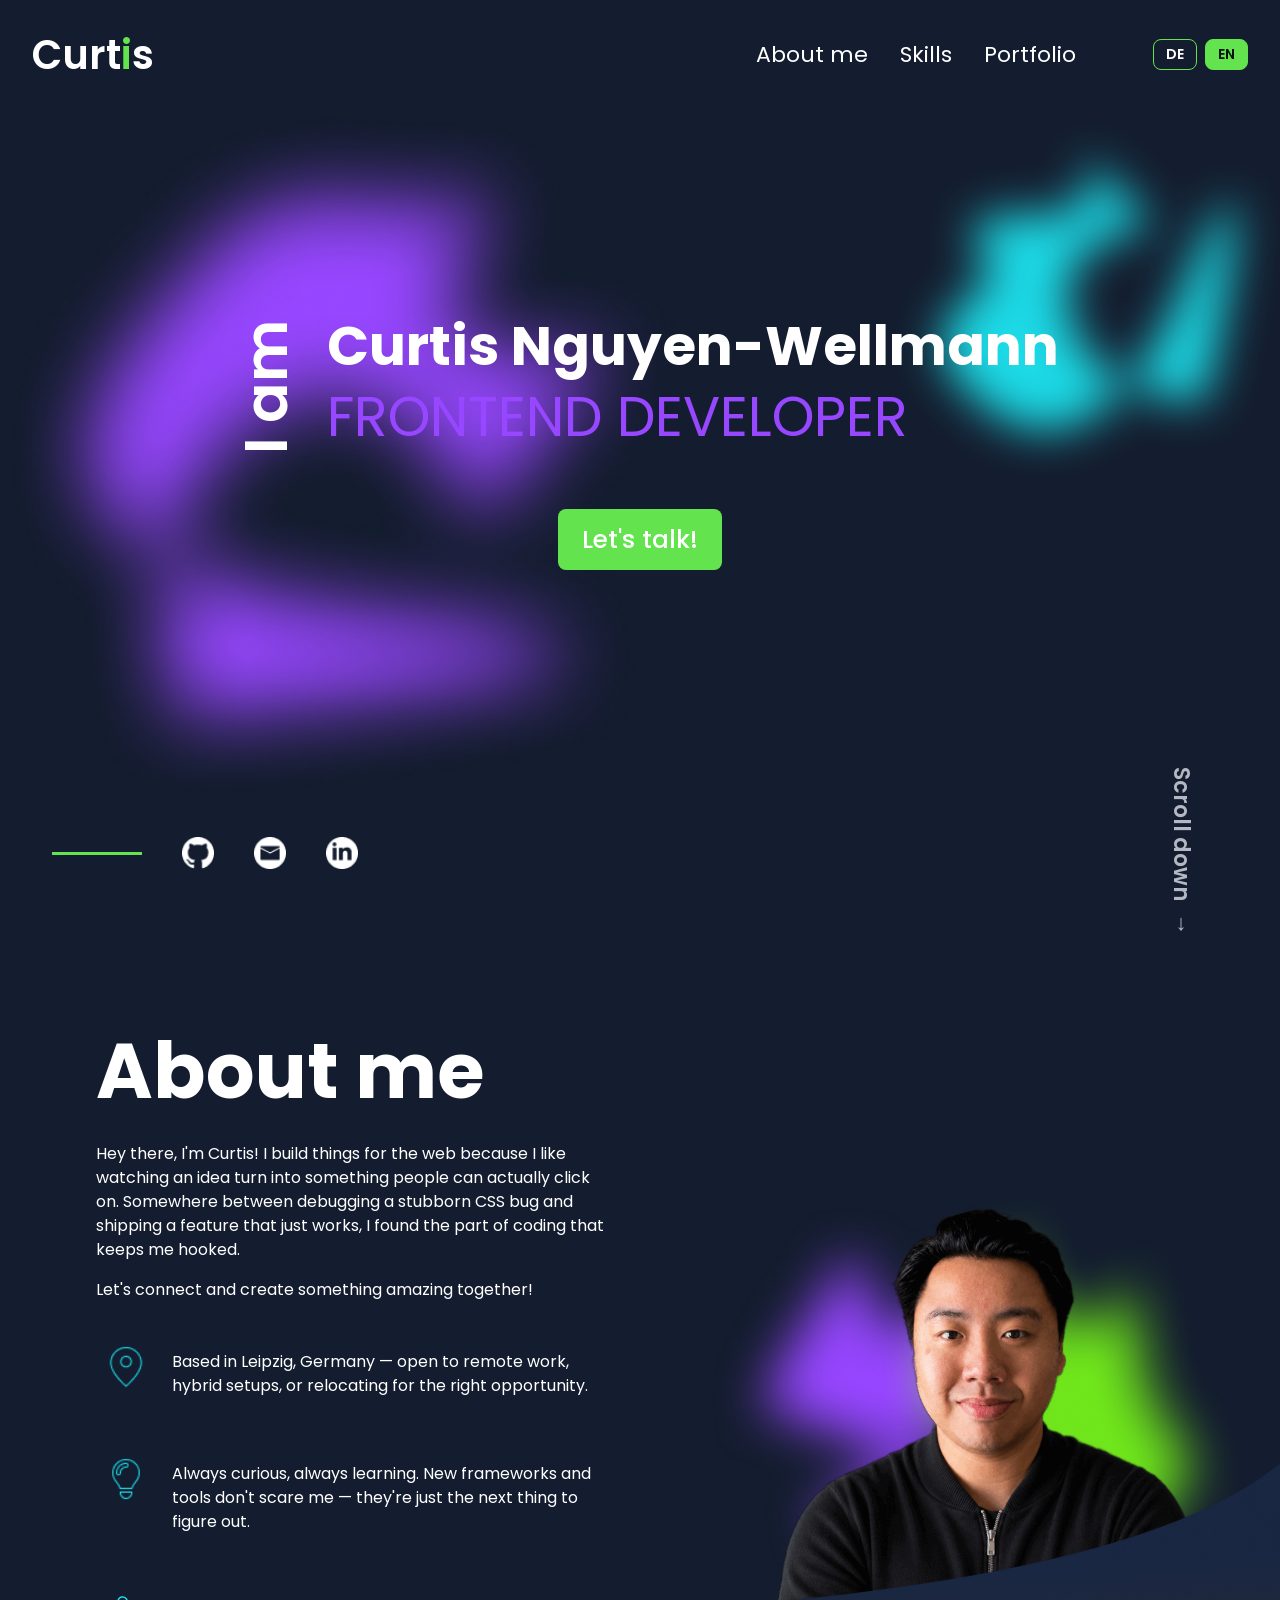
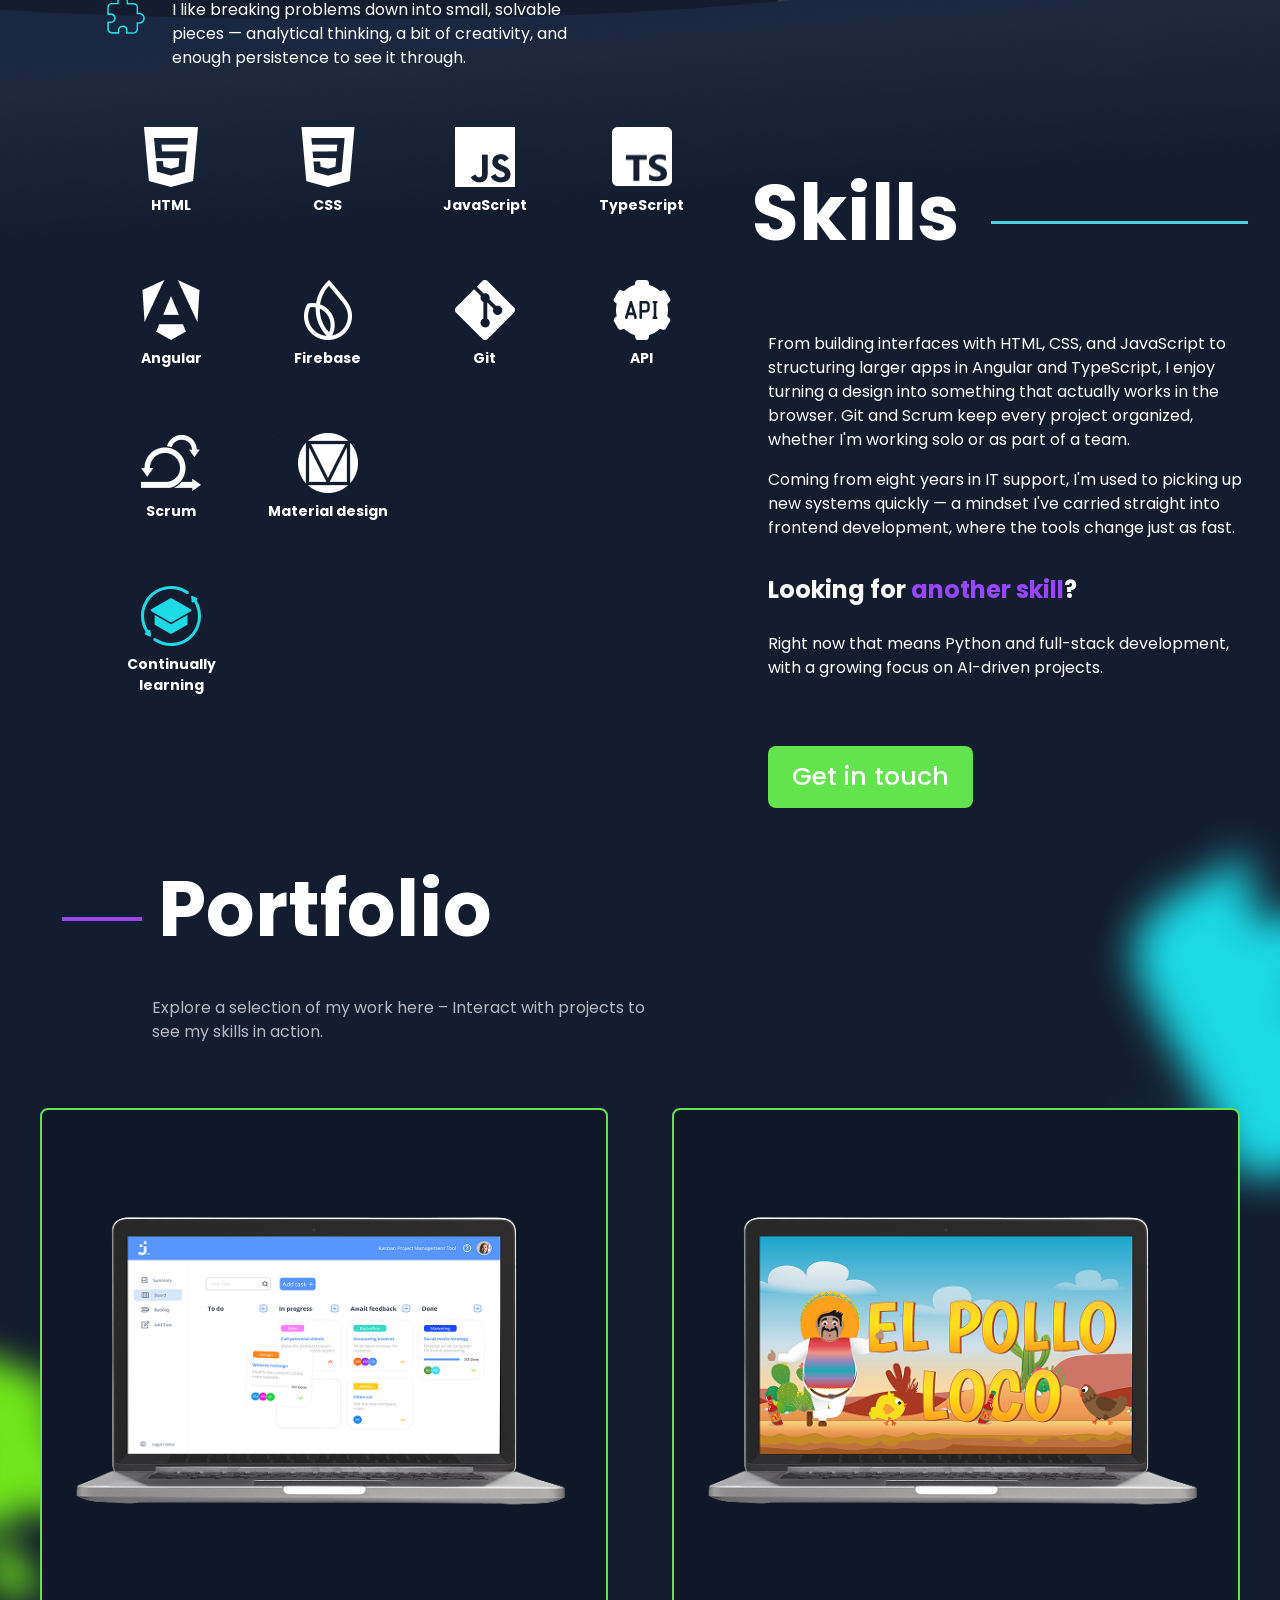
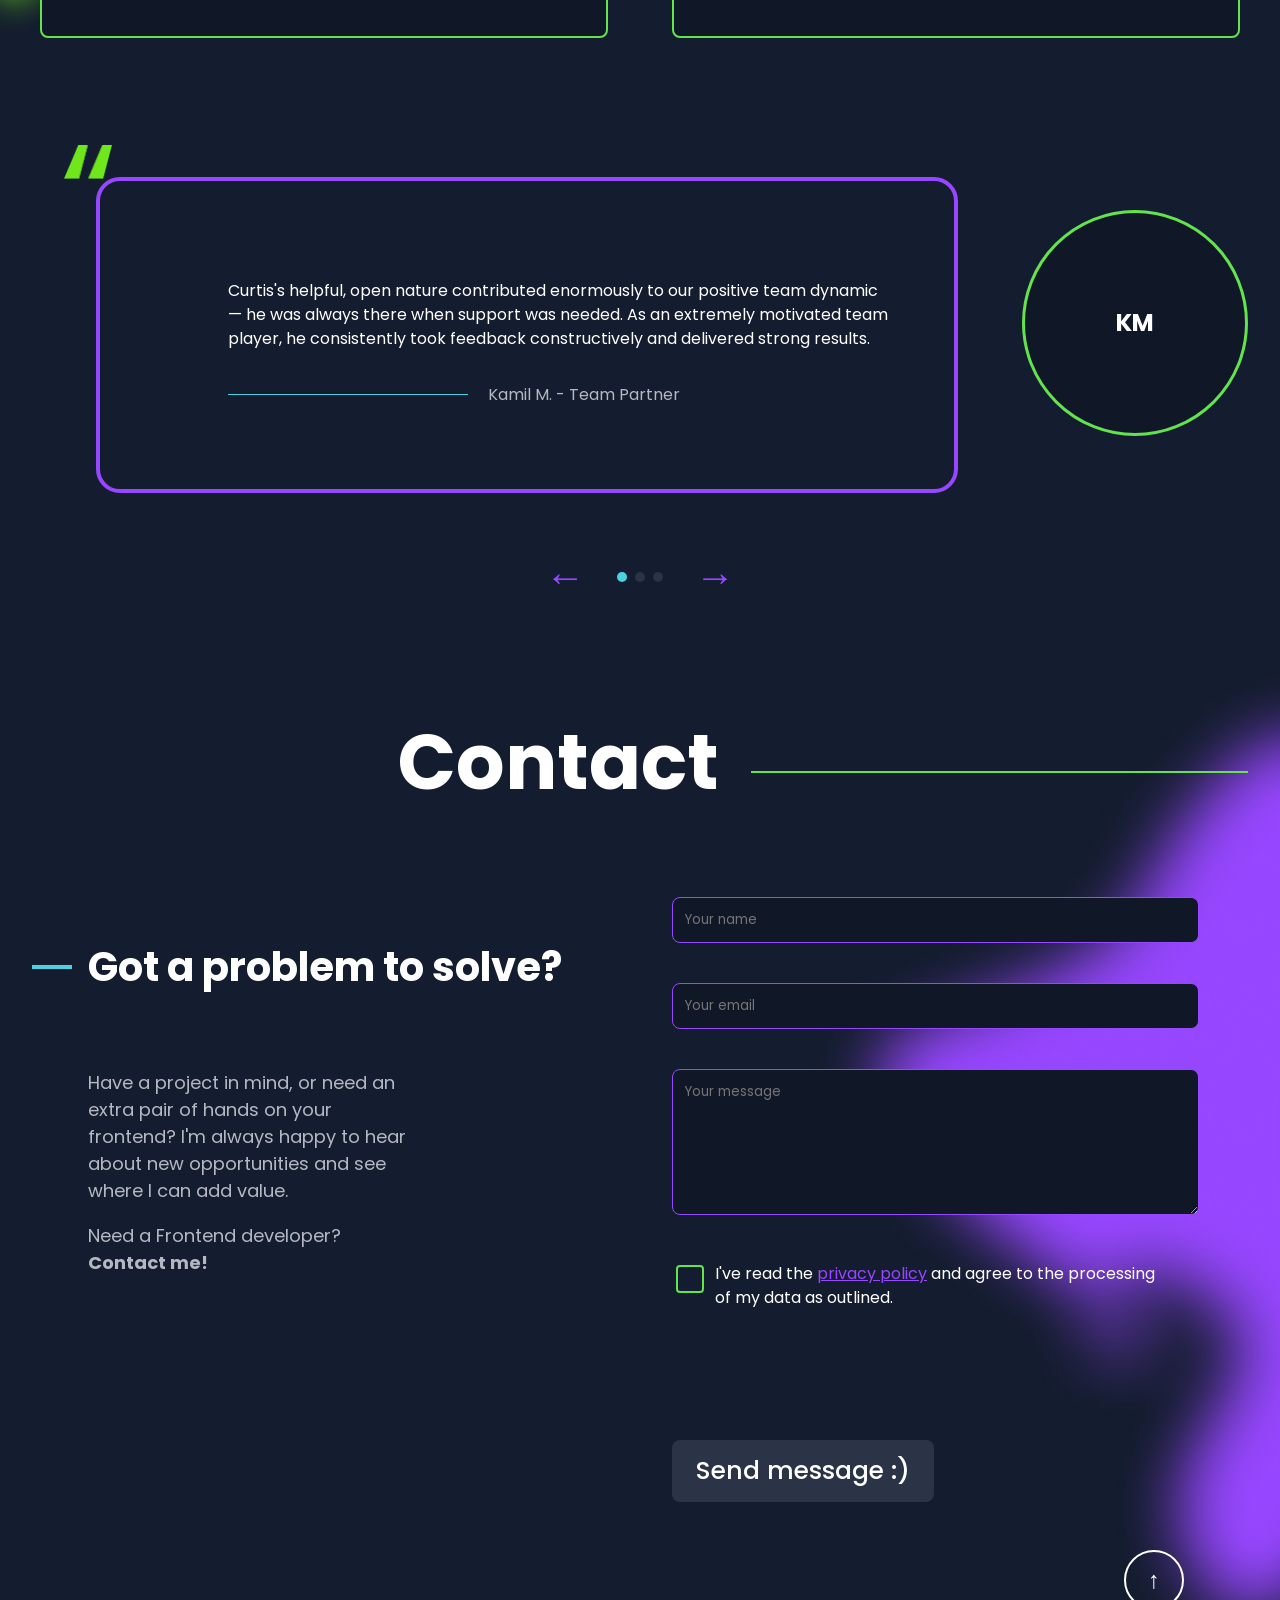
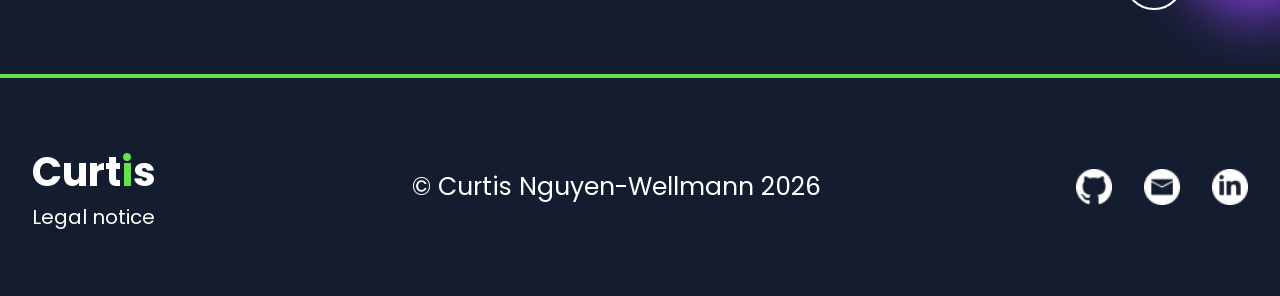
==== commit b3ea58cc: "refactor(portfolio,contact): convert blobs to background-image with inner wrapper, full-bleed sectio" ====
--- a/index.html
+++ b/index.html
@@ -261,18 +261,7 @@
 </section>
       <!-- Portfolio -->
       <section id="portfolio" class="section container portfolio">
-        <img
-          src="images/decorative/portfolio-shadow-blue.png"
-          alt=""
-          class="portfolio_blob portfolio_blob--right"
-          aria-hidden="true"
-        />
-        <img
-          src="images/decorative/portfolio-shadow-green.png"
-          alt=""
-          class="portfolio_blob portfolio_blob--left"
-          aria-hidden="true"
-        />
+        <div class="portfolio_inner">
         <div class="portfolio_heading-row">
           <span class="portfolio_divider" aria-hidden="true"></span>
           <h2 class="section_title" data-i18n="portfolio_title">Portfolio</h2>
@@ -291,14 +280,14 @@
                 class="project-card_preview"
               />
               <div class="project-card_links">
-                <a href="https://github.com/Curtis-GH/Join-Management"
+                <a href="https://github.com/Curtis-GH/Join"
                   class="btn btn--outline"
                   target="_blank"
                   rel="noopener"
                   data-i18n="project_link_github"
                   >Github</a
                 >
-                <a href="#" class="btn btn--secondary" aria-disabled="true" data-i18n="project_link_live"
+                <a href="join.curtis-nguyen-wellmann.de" class="btn btn--secondary" aria-disabled="true" data-i18n="project_link_live"
                   >Live test</a
                 >
               </div>
@@ -328,7 +317,7 @@
                   data-i18n="project_link_github"
                   >Github</a
                 >
-                <a href="#" class="btn btn--secondary" aria-disabled="true" data-i18n="project_link_live"
+                <a href="el-pollo-loco.curtis-nguyen-wellmann.de" class="btn btn--secondary" aria-disabled="true" data-i18n="project_link_live"
                   >Live test</a
                 >
               </div>
@@ -342,6 +331,7 @@
               </div>
             </div>
           </article>
+        </div>
         </div>
       </section>
 
@@ -445,13 +435,7 @@
 
       <!-- Contact -->
       <section id="contact" class="section container contact">
-        <img
-          src="images/decorative/contact-shadow.png"
-          alt=""
-          class="contact_shadow"
-          aria-hidden="true"
-        />
-
+        <div class="contact_inner">
         <div class="contact_heading-row">
           <h2 class="section_title" data-i18n="contact_title">Contact</h2>
           <span class="contact_divider" aria-hidden="true"></span>
@@ -518,6 +502,7 @@
             <p class="contact_feedback" role="status" aria-live="polite"></p>
           </form>
         </div>
+        </div>
 
         <a href="#" class="contact_scroll-top" aria-label="Scroll to top"
           >&uarr;</a
--- a/css/style.css
+++ b/css/style.css
@@ -3,7 +3,7 @@
   position: sticky;
   top: 0;
   z-index: 200;
-  background-color: var(--color-bg);
+  background-color: #141d2f;
   display: flex;
   align-items: center;
   justify-content: space-between;
@@ -259,27 +259,12 @@
 .portfolio {
   position: relative;
   overflow: hidden;
-}
-
-.portfolio_blob {
-  position: absolute;
-  z-index: 0;
-  max-width: none;
-  pointer-events: none;
-}
-
-.portfolio_blob--right {
-  top: 0;
-  right: 0;
-  height: 50%;
-  width: auto;
-}
-
-.portfolio_blob--left {
-  bottom: 0;
-  left: 0;
-  height: 50%;
-  width: auto;
+  background-image:
+    url("../images/decorative/portfolio-shadow-blue.png"),
+    url("../images/decorative/portfolio-shadow-green.png");
+  background-repeat: no-repeat, no-repeat;
+  background-position: top right, bottom left;
+  background-size: auto 50%, auto 50%;
 }
 
 .portfolio_heading-row {
@@ -670,7 +655,7 @@
 
 .about_photo {
   position: relative;
-  z-index: 1;
+  z-index: 0;
   width: 100%;
   object-fit: contain;
 }
@@ -684,12 +669,14 @@
 
 }
 
+
 .about_wave {
   position: absolute;
-  top: calc(100% - 180px);
+  top: calc(100% - 250px);
   left: 0;
   width: 100%;
-  z-index: 2;
+  z-index: 1;
+
   pointer-events: none;
 }
 
@@ -958,16 +945,10 @@
 .contact {
   position: relative;
   overflow: hidden;
-}
-
-.contact_shadow {
-  position: absolute;
-  top: 0;
-  right: 0;
-  height: 100%;
-  width: auto;
-  z-index: 0;
-  pointer-events: none;
+  background-image: url("../images/decorative/contact-shadow.png");
+  background-repeat: no-repeat;
+  background-position: top right;
+  background-size: auto 100%;
 }
 
 .contact_heading-row {
--- a/css/responsive.css
+++ b/css/responsive.css
@@ -138,9 +138,8 @@
     display: block;
   }
 
-  .contact_shadow {
-    height: 300px;
-    width: auto;
+  .contact {
+    background-size: auto 300px;
   }
 
   .contact_heading-row {
@@ -281,10 +280,8 @@
     max-width: none;
   }
 
-  .portfolio_blob--right,
-  .portfolio_blob--left {
-    height: 240px;
-    width: auto;
+  .portfolio {
+    background-size: auto 240px, auto 240px;
   }
 
   .portfolio_grid {
@@ -578,5 +575,58 @@
     width: calc(((100vw - 1440px) / 2) + 100px);
     height: 3px;
   }
-}
+
+  /* About/Skills transition wave: bleed to both true screen edges
+     without affecting the spacing to the photo/icons beneath it. */
+  .about_wave {
+    left: min(0px, calc(-1 * (100vw - 1440px) / 2 + 32px));
+    width: 100vw;
+    max-width: none;
+  }
+    .skills_divider,
+  .contact_divider {
+    margin-right: min(0px, calc(-1 * (100vw - 1440px) / 2 - 8px));
+  }
+
+
+  .footer {
+    position: relative;
+    border-top: none;
+  }
+
+ .footer::before {
+    content: "";
+    position: absolute;
+    top: -4px;
+    left: min(0px, calc(-1 * (var(--real-vw) - 1440px) / 2));
+    width: var(--real-vw);
+    height: 4px;
+    background-color: var(--color-accent-green);
+  }
+
+  /* Portfolio + Contact: same full-bleed technique as Hero above. The
+     section itself goes edge-to-edge (so its background-image blobs
+     naturally reach the true screen edges with plain "top right" /
+     "bottom left" positioning — no calc() needed), while an inner
+     wrapper restores the original 1440px-capped, padded content area
+     for the heading/grid/form. */
+  .portfolio,
+  .contact {
+    max-width: none;
+    margin-inline: 0;
+    padding-inline: 0;
+  }
+
+  .portfolio_inner,
+  .contact_inner {
+    width: 100%;
+    max-width: 1440px;
+    margin-inline: auto;
+    padding-inline: var(--space-md);
+    box-sizing: border-box;
+  }
+
+}
+  
+
 /* ===== END WIDESCREEN ===== */
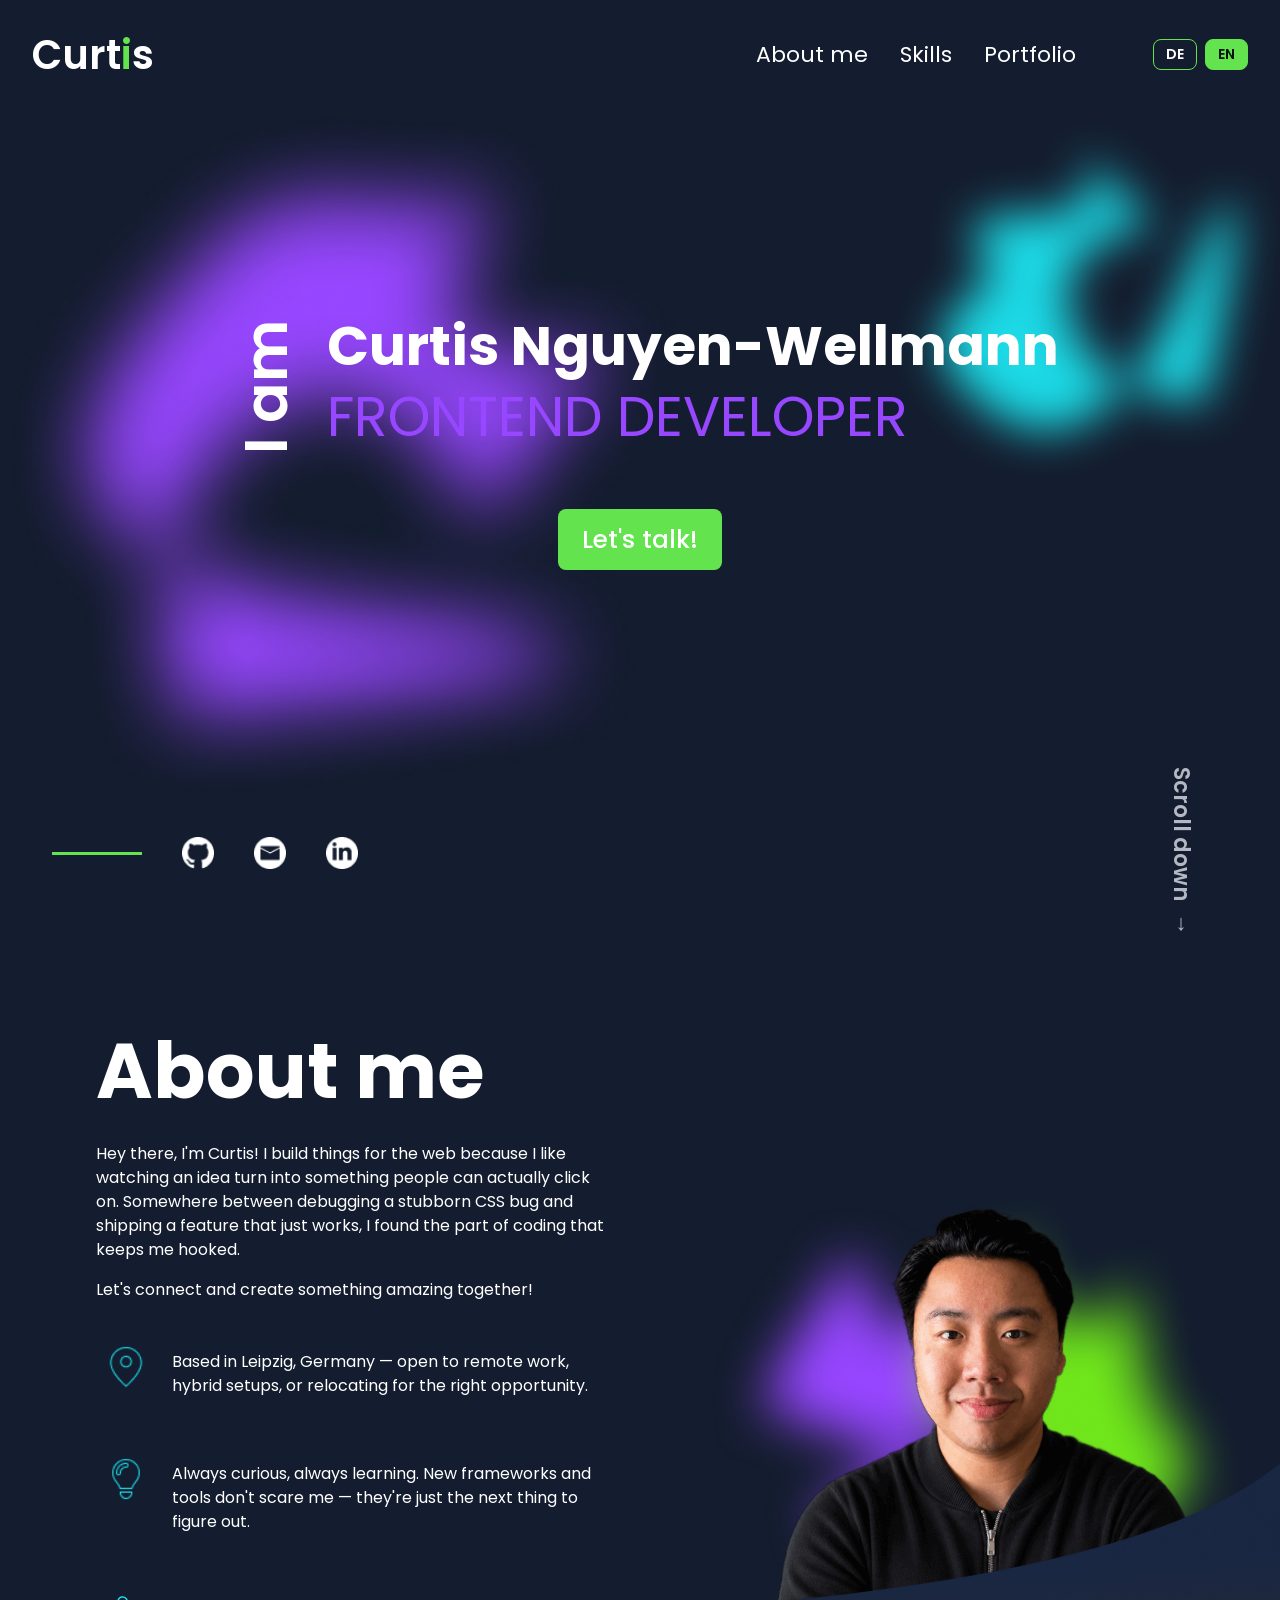
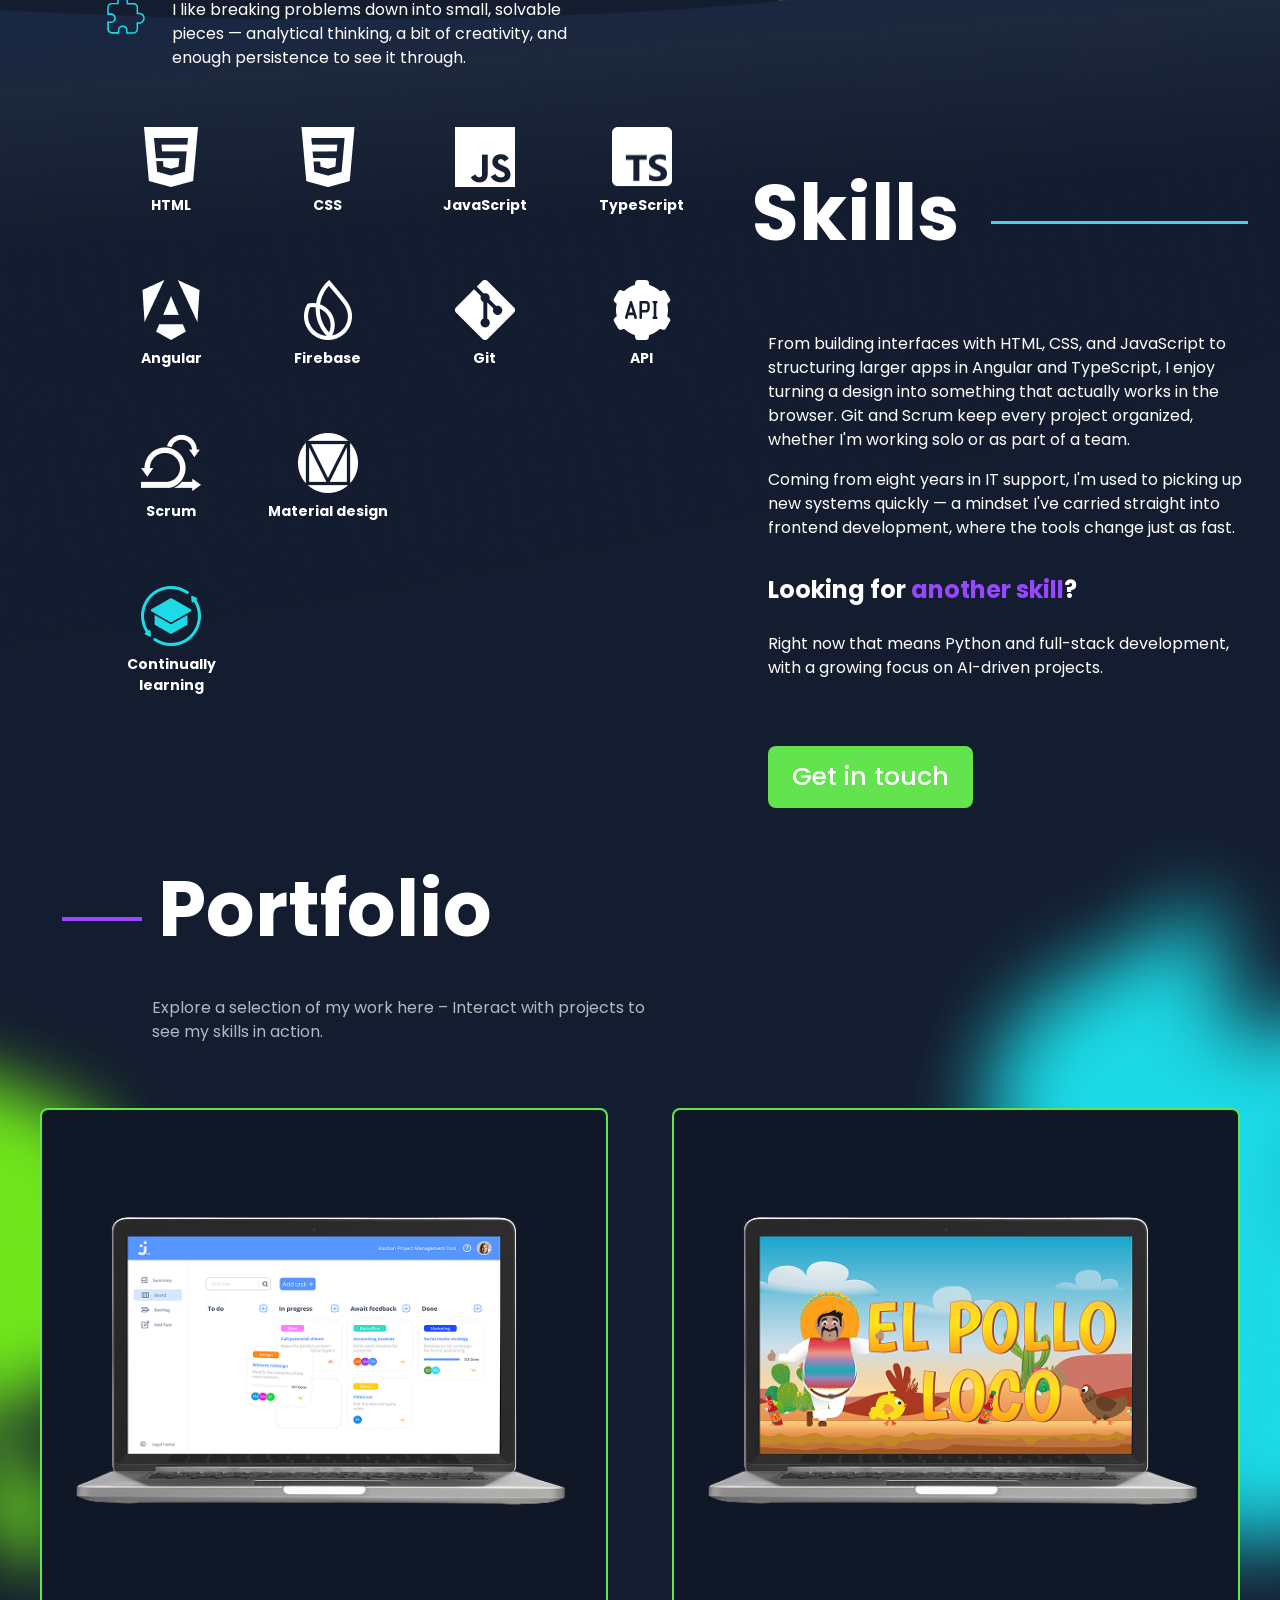
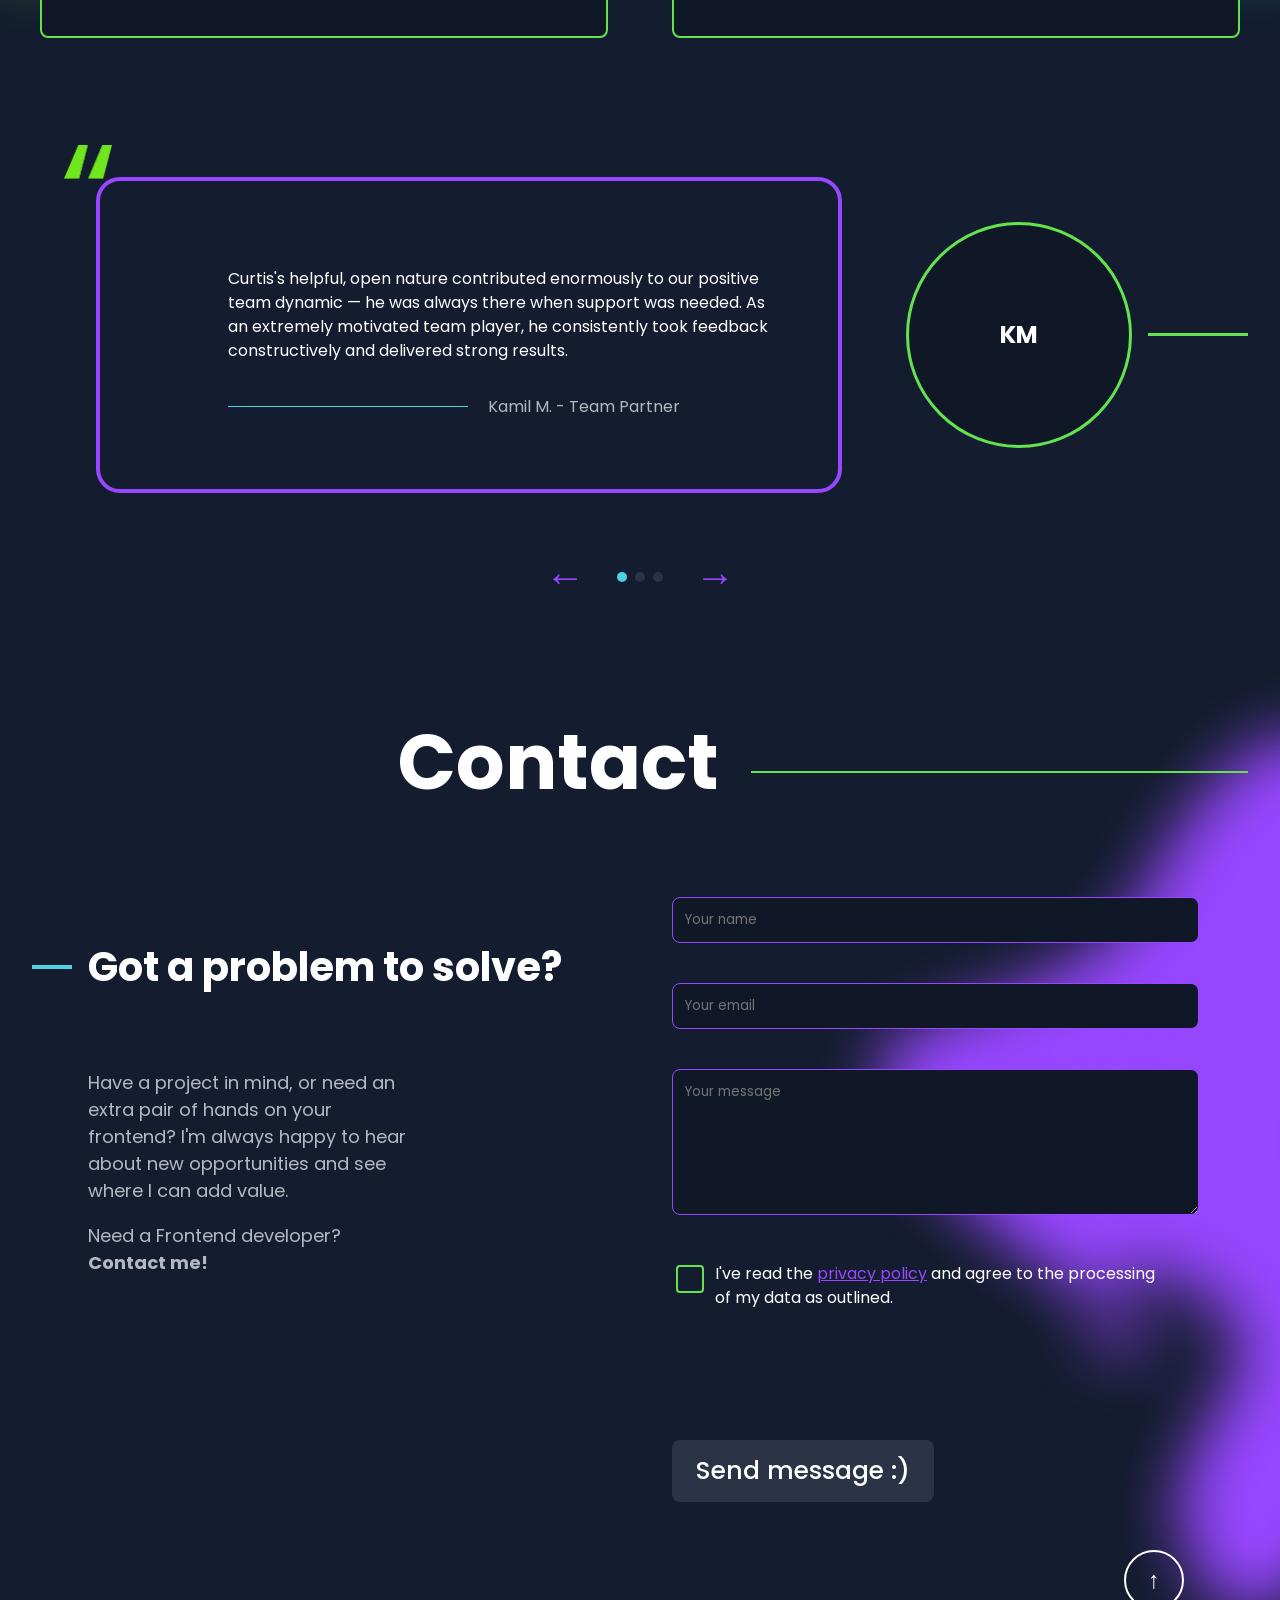
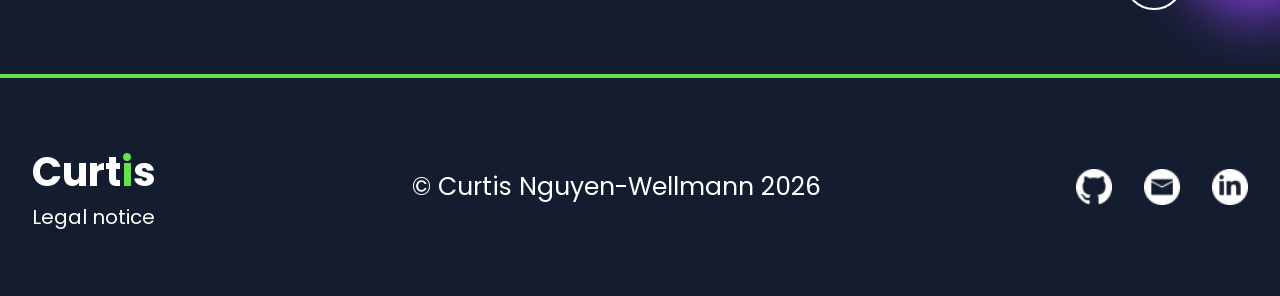
==== commit 1c9369ce: "fix(portfolio): full-height portfolio blobs, add https+target=_blank to Join/El-Pollo-Loco live link" ====
--- a/index.html
+++ b/index.html
@@ -279,7 +279,7 @@
                 alt="Join Preview"
                 class="project-card_preview"
               />
-              <div class="project-card_links">
+                <div class="project-card_links">
                 <a href="https://github.com/Curtis-GH/Join"
                   class="btn btn--outline"
                   target="_blank"
@@ -287,7 +287,11 @@
                   data-i18n="project_link_github"
                   >Github</a
                 >
-                <a href="join.curtis-nguyen-wellmann.de" class="btn btn--secondary" aria-disabled="true" data-i18n="project_link_live"
+                <a href="https://join.curtis-nguyen-wellmann.de"
+                  class="btn btn--secondary"
+                  target="_blank"
+                  rel="noopener"
+                  data-i18n="project_link_live"
                   >Live test</a
                 >
               </div>
@@ -317,7 +321,11 @@
                   data-i18n="project_link_github"
                   >Github</a
                 >
-                <a href="el-pollo-loco.curtis-nguyen-wellmann.de" class="btn btn--secondary" aria-disabled="true" data-i18n="project_link_live"
+               <a href="https://el-pollo-loco.curtis-nguyen-wellmann.de"
+                  class="btn btn--secondary"
+                  target="_blank"
+                  rel="noopener"
+                  data-i18n="project_link_live"
                   >Live test</a
                 >
               </div>
--- a/css/style.css
+++ b/css/style.css
@@ -264,7 +264,7 @@
     url("../images/decorative/portfolio-shadow-green.png");
   background-repeat: no-repeat, no-repeat;
   background-position: top right, bottom left;
-  background-size: auto 50%, auto 50%;
+  background-size: auto 100%, auto 100%;
 }
 
 .portfolio_heading-row {
@@ -863,12 +863,20 @@
   margin-top: var(--space-md);
 }
 
- .testimonial_avatar-divider {
-    display: inline-block;
-    flex-grow: 1;
-    height: 3px;
-    background-color: var(--color-accent-green);
-    display: none;}
+ .testimonial_avatar-row {
+  display: flex;
+  align-items: center;
+  flex-grow: 1;
+  gap: var(--space-sm);
+}
+
+.testimonial_avatar-divider {
+  display: inline-block;
+  flex-grow: 1;
+  min-width: 100px;
+  height: 3px;
+  background-color: var(--color-accent-green);
+}
 
 .testimonial_author {
     color: var(--color-text-muted);
@@ -889,13 +897,6 @@
   font-weight: 700;
   font-size: var(--fs-h3);
   background-color: var(--color-bg-alt);
-}
-
-.testimonial_avatar-divider {
-  display: inline-block;
-  flex-grow: 1;
-  height: 3px;
-  background-color: var(--color-accent-green);
 }
 
 .testimonial_divider {
--- a/css/responsive.css
+++ b/css/responsive.css
@@ -136,6 +136,7 @@
   .testimonial_avatar-divider {
     grid-column: 3;
     display: block;
+    min-width: 0;
   }
 
   .contact {
@@ -538,13 +539,8 @@
 }
 /* ===== END 320px ===== */
 
-/* =====================================================================
-   WIDESCREEN: >1440px — Hero background (glows) bleed to true screen
-   edges and scale with viewport width, per Figma "Version1.2_Widescreen"
-   reference. Content (name/role/button) stays capped+centered at 1440px.
-   The hero divider (green line before social icons) extends to the true
-   left edge, matching the Figma reference.
-   ===================================================================== */
+/*Widescreen*/
+
 @media (min-width: 1441px) {
   .hero {
     max-width: none;
@@ -576,8 +572,6 @@
     height: 3px;
   }
 
-  /* About/Skills transition wave: bleed to both true screen edges
-     without affecting the spacing to the photo/icons beneath it. */
   .about_wave {
     left: min(0px, calc(-1 * (100vw - 1440px) / 2 + 32px));
     width: 100vw;
@@ -586,6 +580,9 @@
     .skills_divider,
   .contact_divider {
     margin-right: min(0px, calc(-1 * (100vw - 1440px) / 2 - 8px));
+  }
+  .testimonial_avatar-divider {
+    margin-right: min(0px, calc(-1 * (var(--real-vw) - 1440px) / 2));
   }
 
 
@@ -604,12 +601,6 @@
     background-color: var(--color-accent-green);
   }
 
-  /* Portfolio + Contact: same full-bleed technique as Hero above. The
-     section itself goes edge-to-edge (so its background-image blobs
-     naturally reach the true screen edges with plain "top right" /
-     "bottom left" positioning — no calc() needed), while an inner
-     wrapper restores the original 1440px-capped, padded content area
-     for the heading/grid/form. */
   .portfolio,
   .contact {
     max-width: none;
@@ -625,7 +616,33 @@
     padding-inline: var(--space-md);
     box-sizing: border-box;
   }
-
+.portfolio_divider {
+    position: absolute;
+    left: min(0px, calc(-1 * (var(--real-vw) - 1440px) / 2 - 32px));
+    width: calc((var(--real-vw) - 1440px) / 2 + 142px);
+    top: 50%;
+    transform: translateY(-50%);
+    margin-top: 25px;
+  }
+
+  .portfolio_heading-row h2 {
+    margin-left: calc(80px + var(--space-sm));
+  }
+  .contact_intro-heading {
+    position: relative;
+  }
+
+  .contact_intro-divider {
+    position: absolute;
+    left: min(0px, calc(-1 * (var(--real-vw) - 1440px) / 2 - 32px));
+    width: calc((var(--real-vw) - 1440px) / 2 + 72px);
+    top: 50%;
+    transform: translateY(-50%);
+  }
+
+  .contact_intro-heading h3 {
+    margin-left: calc(40px + var(--space-sm));
+  }
 }
   
 
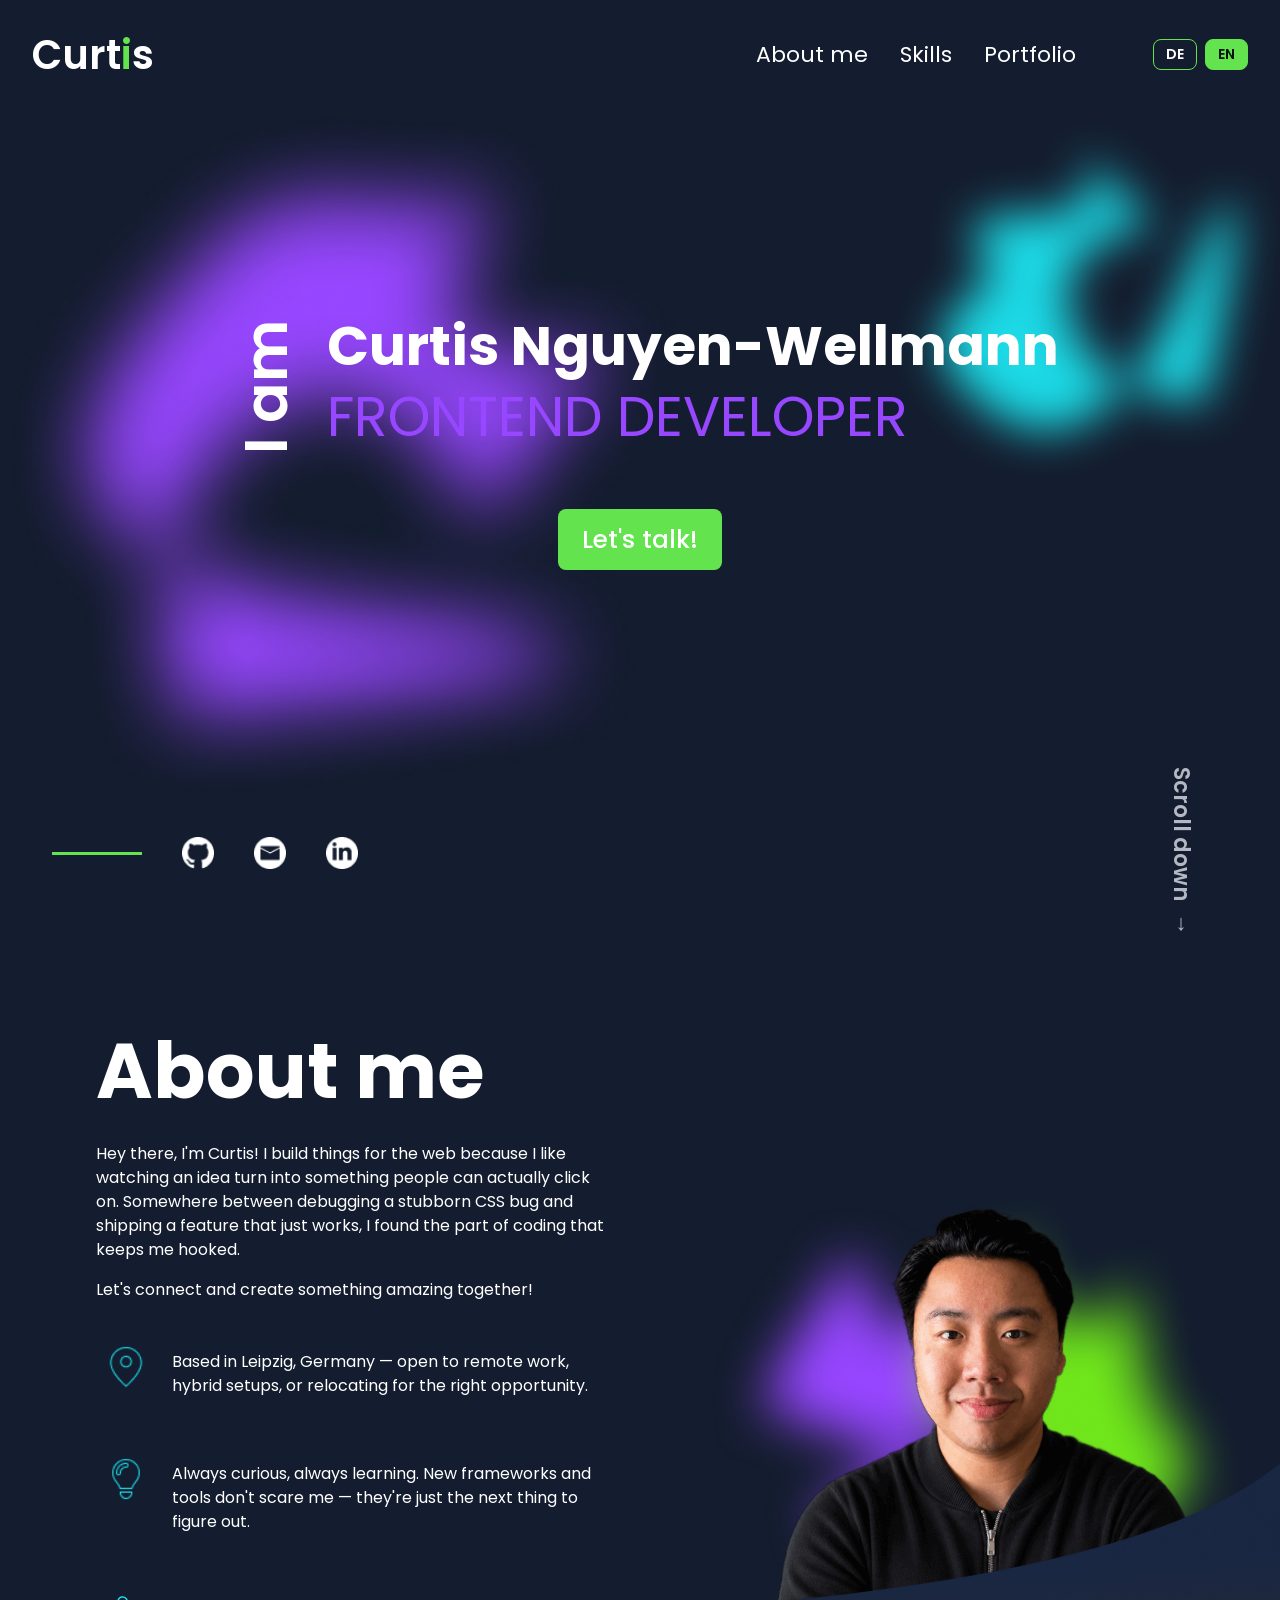
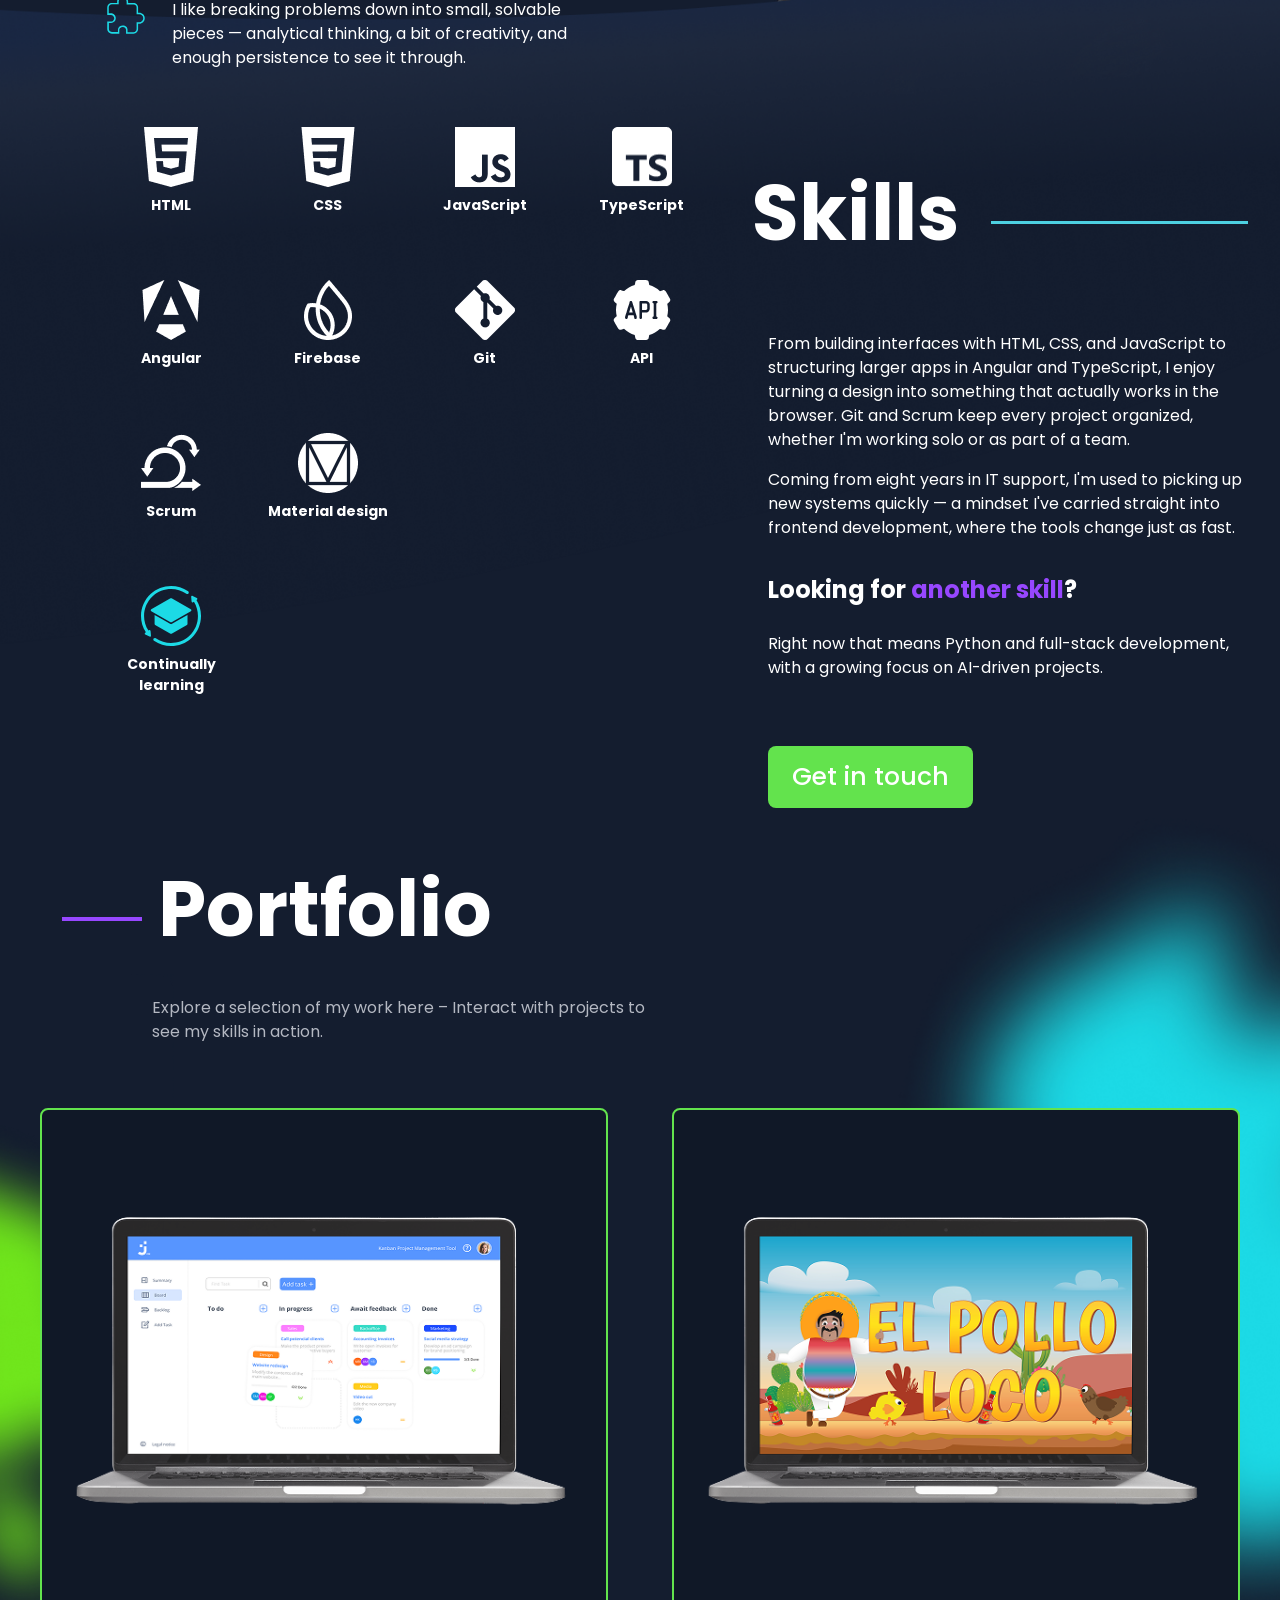
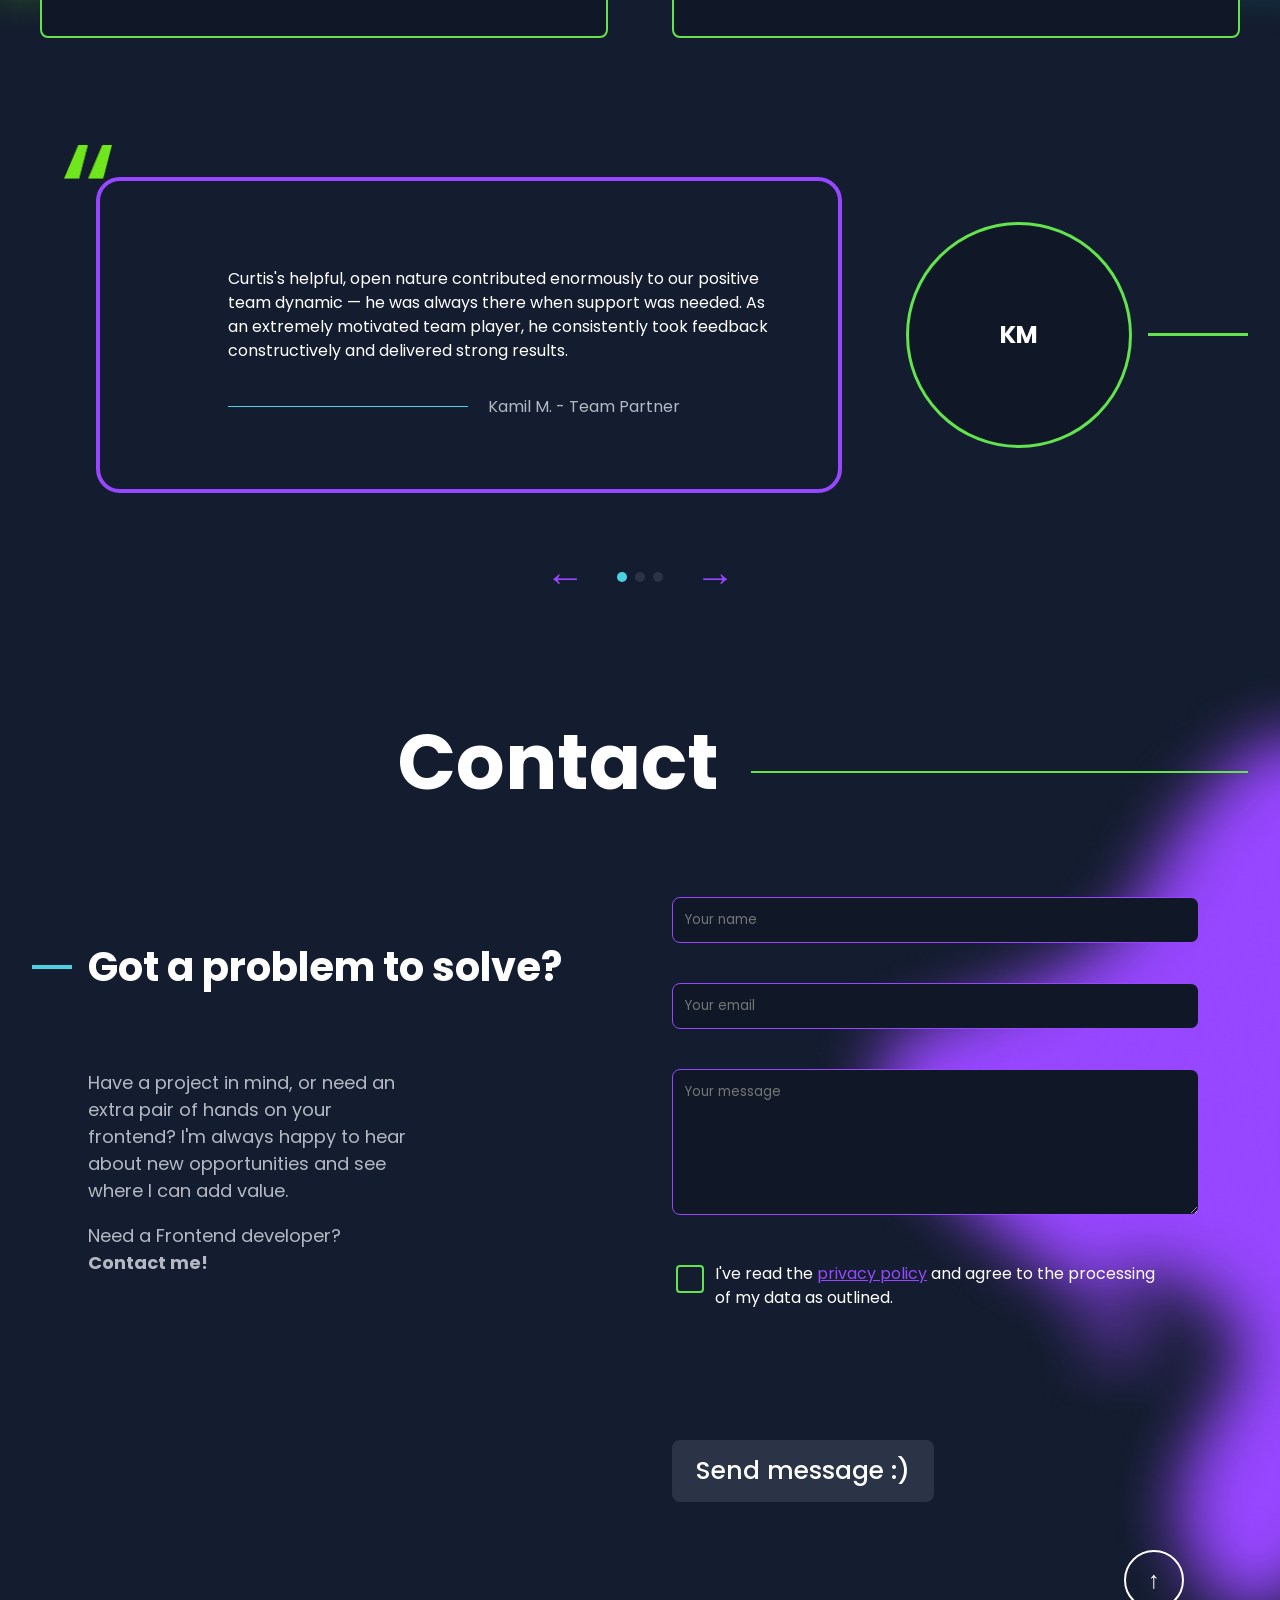
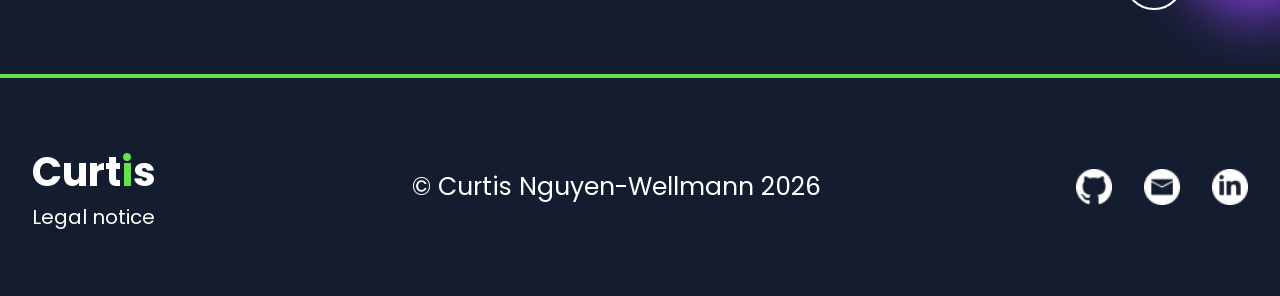
==== commit 7f586c1b: "Hero section filled to whole screen" ====
--- a/index.html
+++ b/index.html
@@ -22,7 +22,8 @@
   </head>
   <body>
     <!-- Header -->
-    <header class="header container">
+   <header class="header">
+      <div class="header_inner container">
       <a href="#" class="header_logo">Curt<span class="accent">i</span>s</a>
       <nav class="header_nav">
         <ul>
@@ -47,6 +48,7 @@
         <span></span>
         <span></span>
       </button>
+      </div>
     </header>
 
     <div class="mobile-menu" id="mobile-menu">
--- a/css/style.css
+++ b/css/style.css
@@ -4,10 +4,13 @@
   top: 0;
   z-index: 200;
   background-color: #141d2f;
+  padding-block: var(--space-sm);
+}
+
+.header_inner {
   display: flex;
   align-items: center;
   justify-content: space-between;
-  padding-block: var(--space-sm);
 }
 
 .header_nav {
@@ -174,6 +177,11 @@
 .hero_socials img {
   width: 32px;
   height: 32px;
+  transition: transform 0.5s ease;
+}
+
+.hero_socials img:hover {
+  transform: translateY(-10px);
 }
 
 .hero_email {
@@ -264,7 +272,7 @@
     url("../images/decorative/portfolio-shadow-green.png");
   background-repeat: no-repeat, no-repeat;
   background-position: top right, bottom left;
-  background-size: auto 100%, auto 100%;
+  background-size: auto 100%, auto 80%;
 }
 
 .portfolio_heading-row {
--- a/css/responsive.css
+++ b/css/responsive.css
@@ -577,14 +577,27 @@
     width: 100vw;
     max-width: none;
   }
-    .skills_divider,
+   .skills_divider {
+    margin-right: min(0px, calc(-1 * (var(--real-vw) - 1440px) / 2));
+  }
+
   .contact_divider {
-    margin-right: min(0px, calc(-1 * (100vw - 1440px) / 2 - 8px));
+    margin-right: min(0px, calc(-1 * (var(--real-vw) - 1440px) / 2 - 32px));
   }
   .testimonial_avatar-divider {
     margin-right: min(0px, calc(-1 * (var(--real-vw) - 1440px) / 2));
   }
-
+.legal_divider {
+    max-width: none;
+  }
+
+  .legal_divider:first-of-type {
+    margin-left: min(0px, calc(-1 * (var(--real-vw) - 1440px) / 2 + 32px));
+  }
+
+  .legal_divider:last-of-type {
+    margin-right: min(0px, calc(-1 * (var(--real-vw) - 1440px) / 2 + 32px));
+  }
 
   .footer {
     position: relative;
@@ -595,7 +608,7 @@
     content: "";
     position: absolute;
     top: -4px;
-    left: min(0px, calc(-1 * (var(--real-vw) - 1440px) / 2));
+    left: min(0px, calc(-1 * (var(--real-vw) - 1440px) / 2 + 32px));
     width: var(--real-vw);
     height: 4px;
     background-color: var(--color-accent-green);
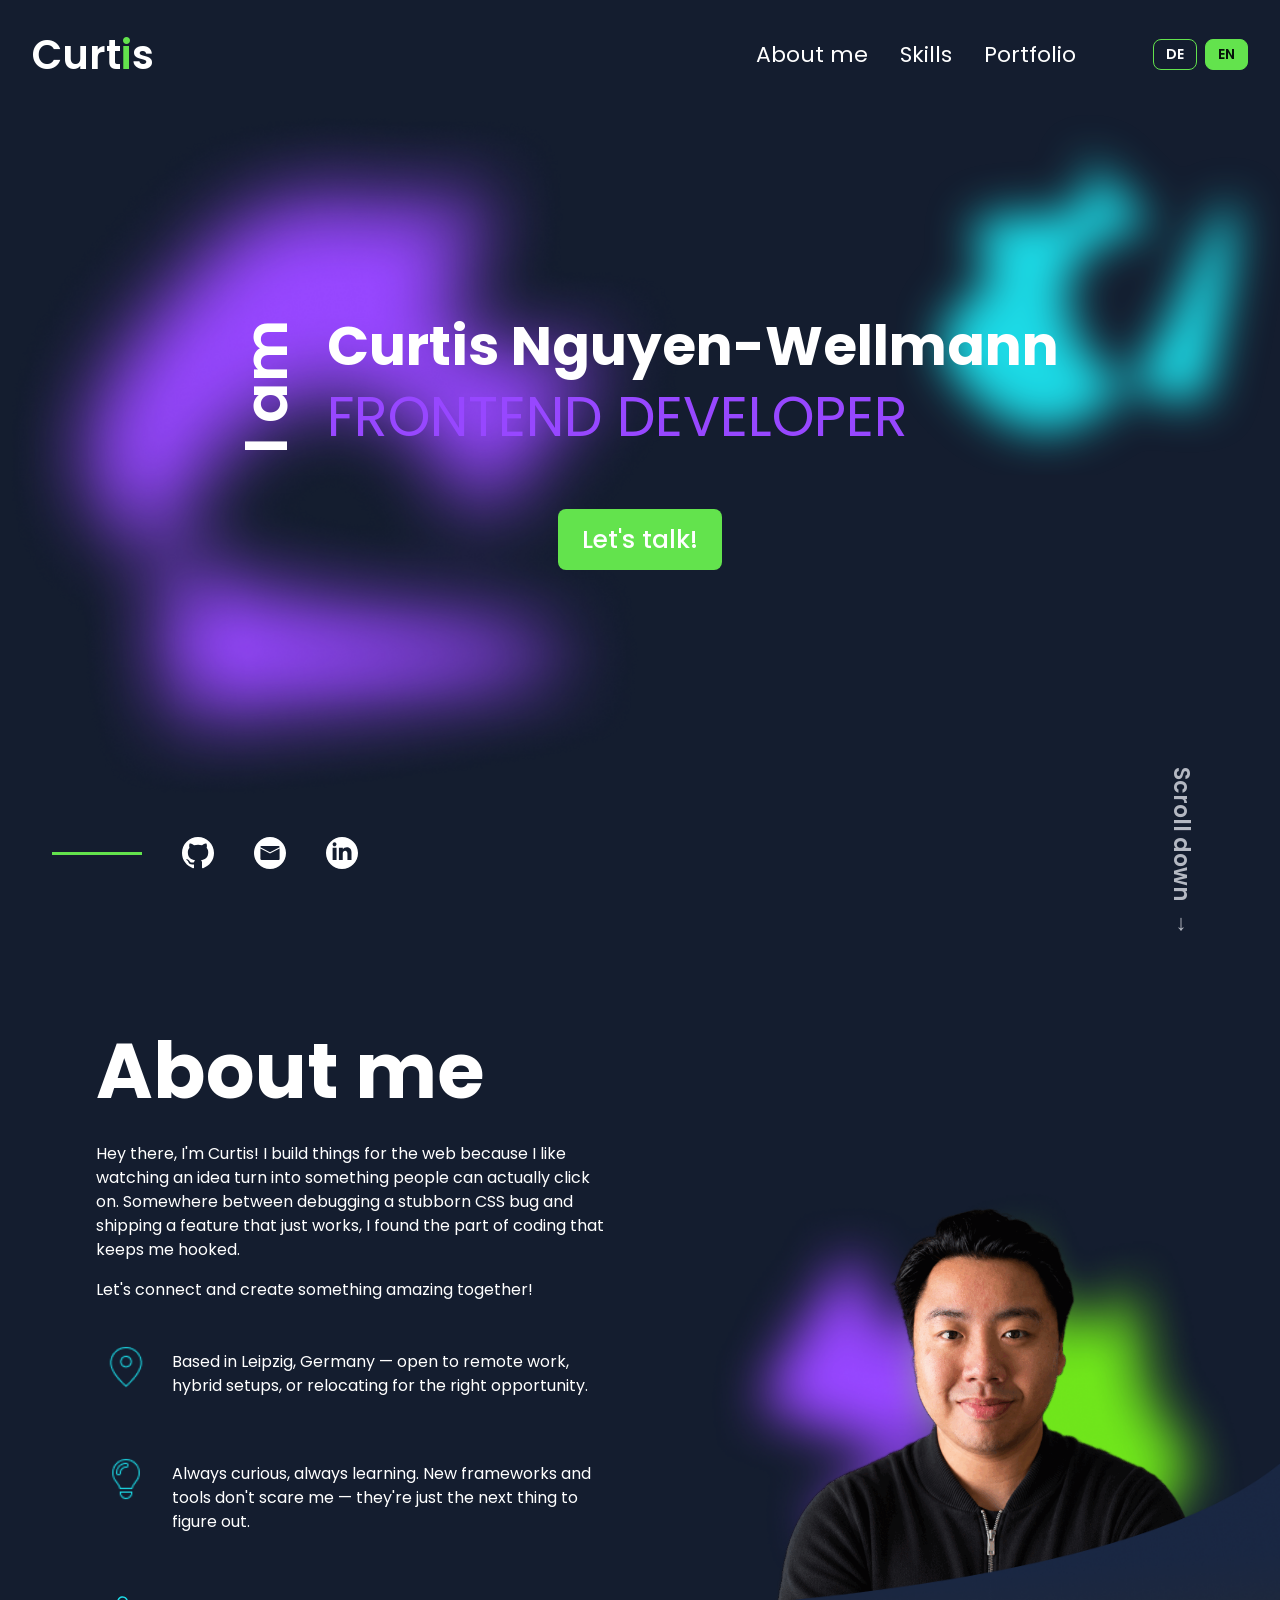
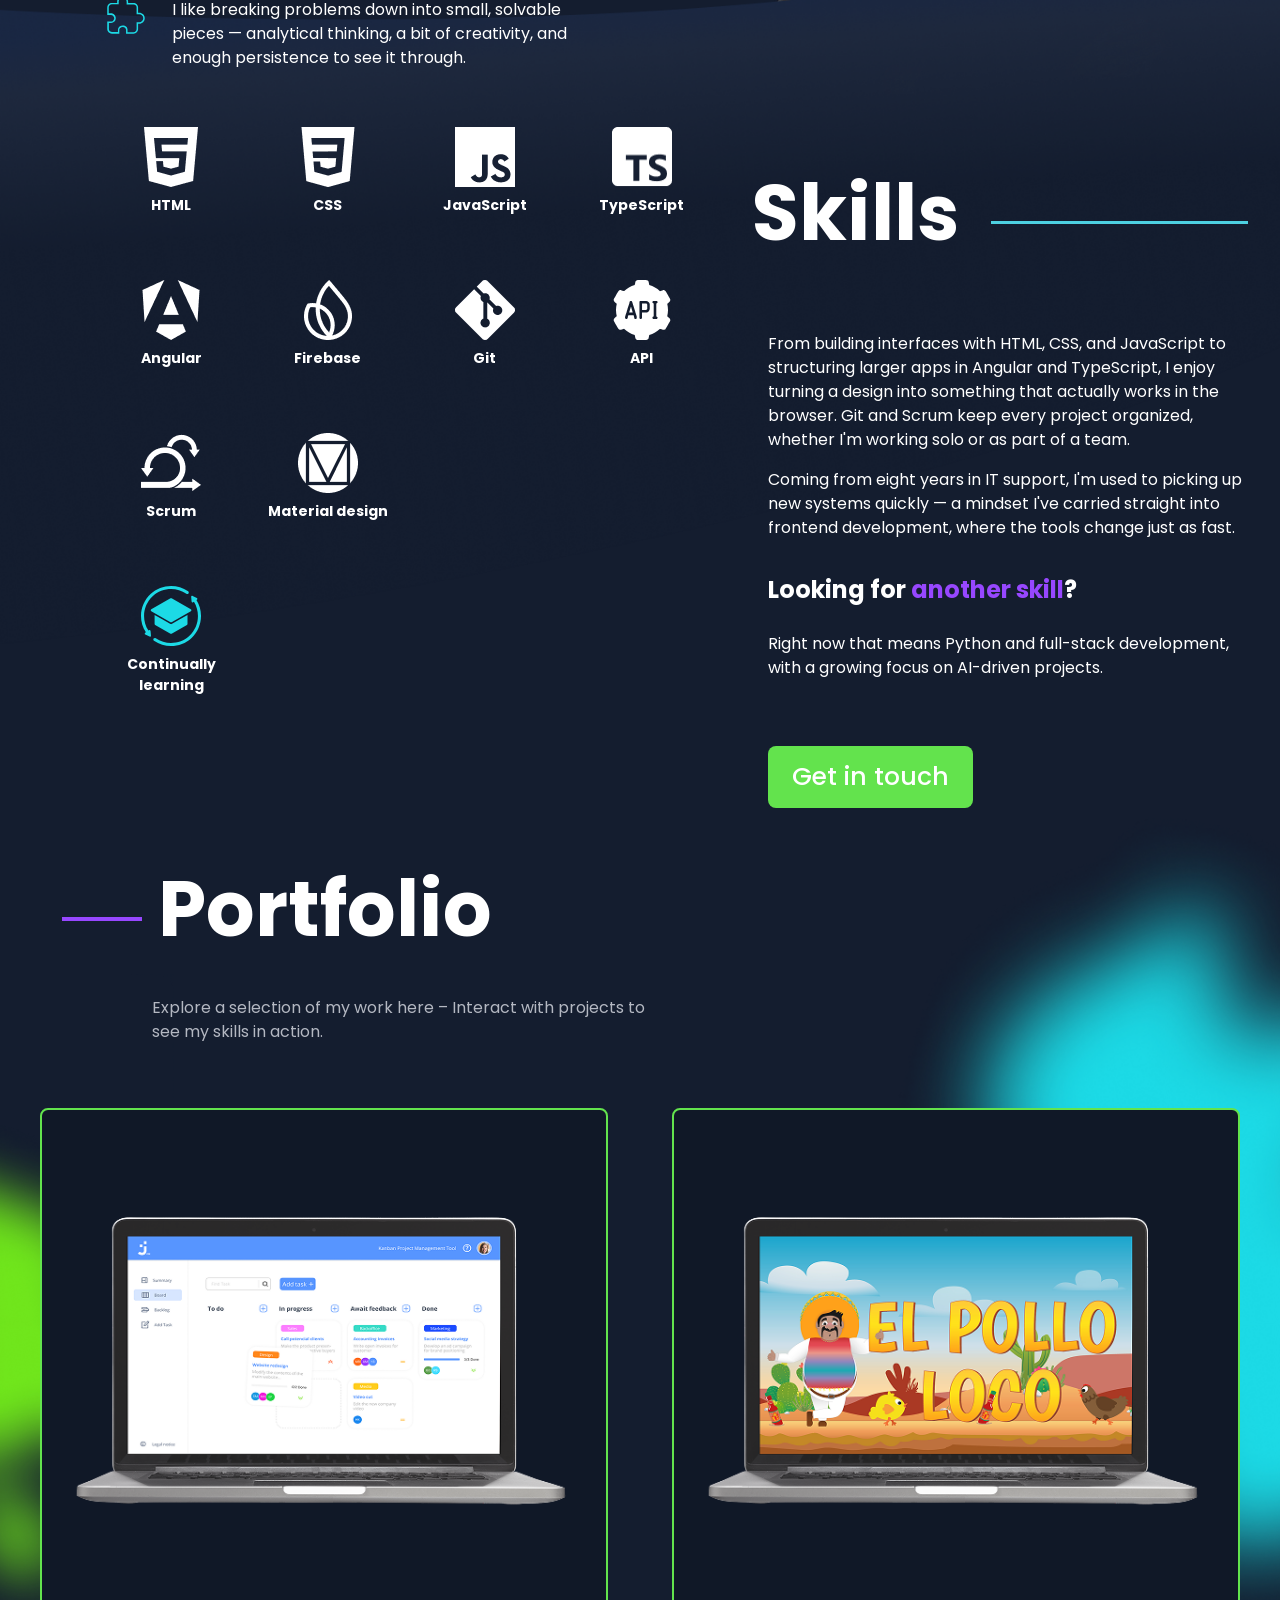
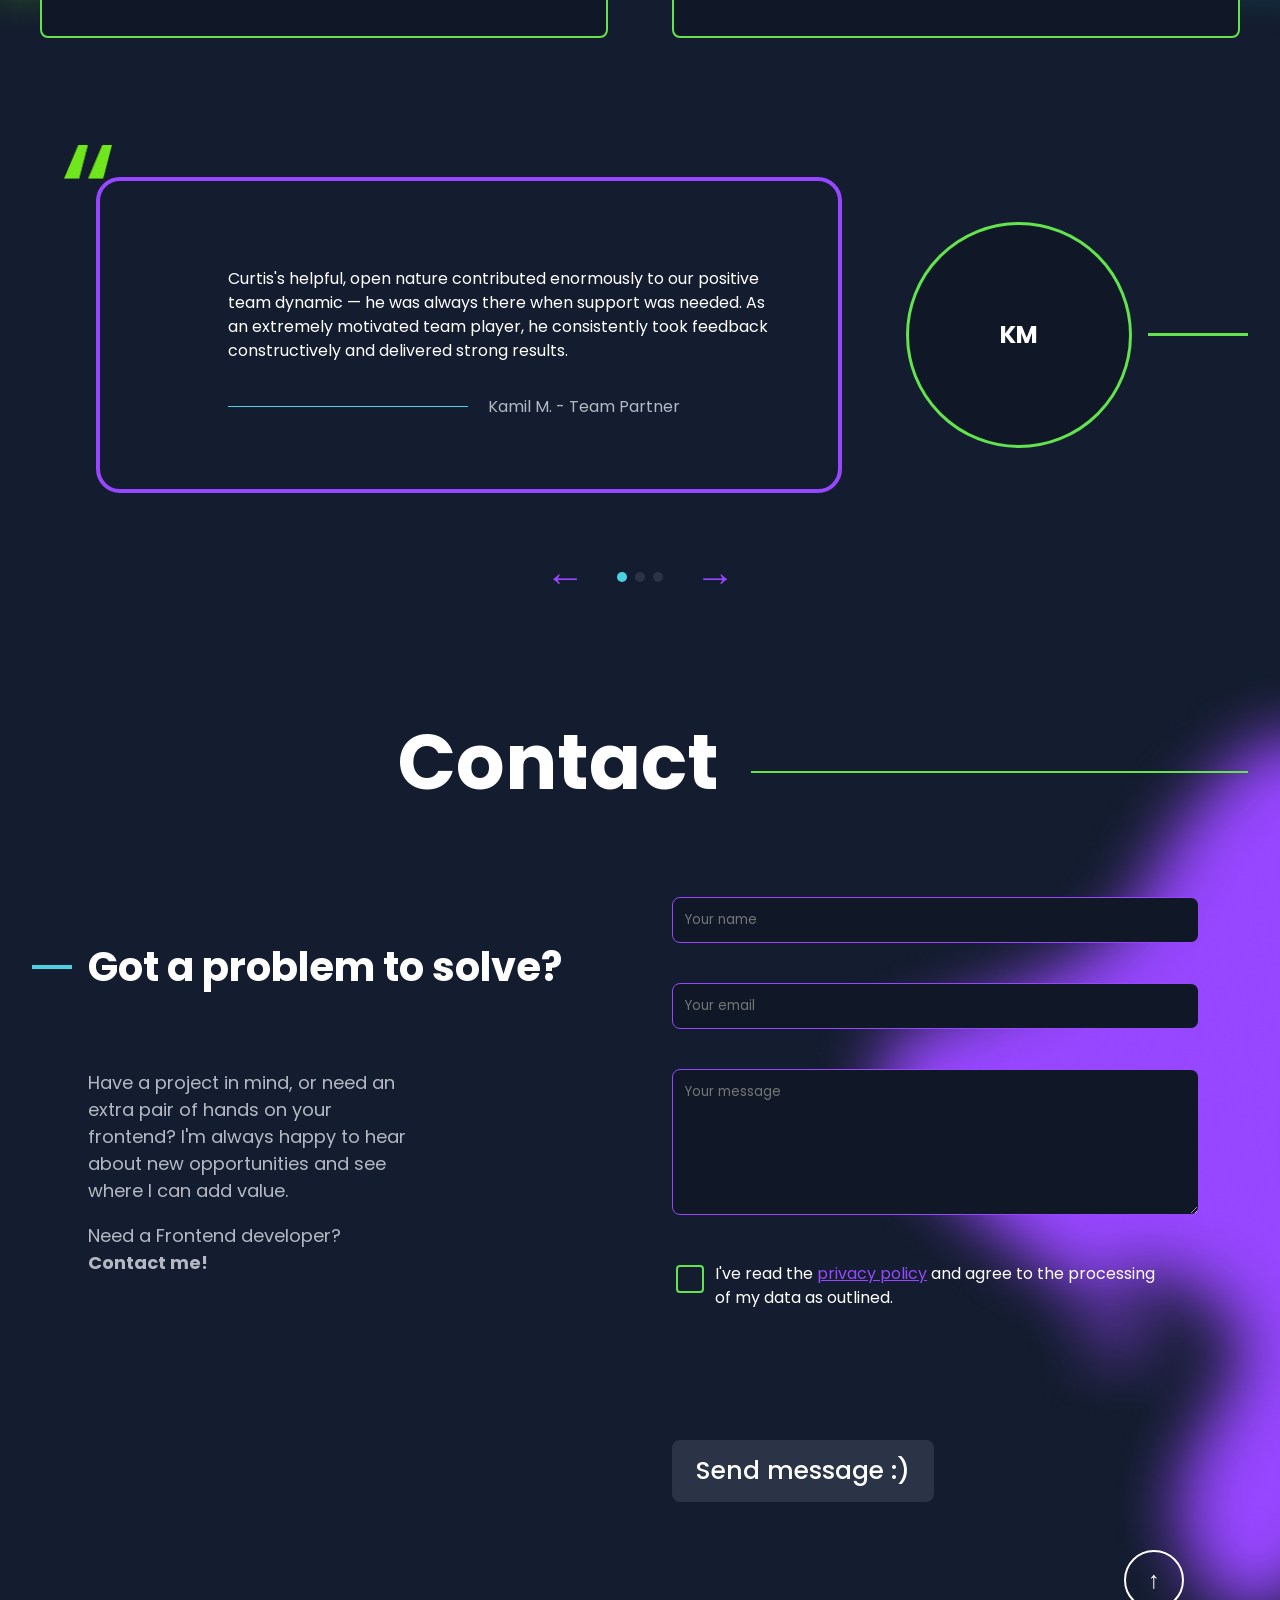
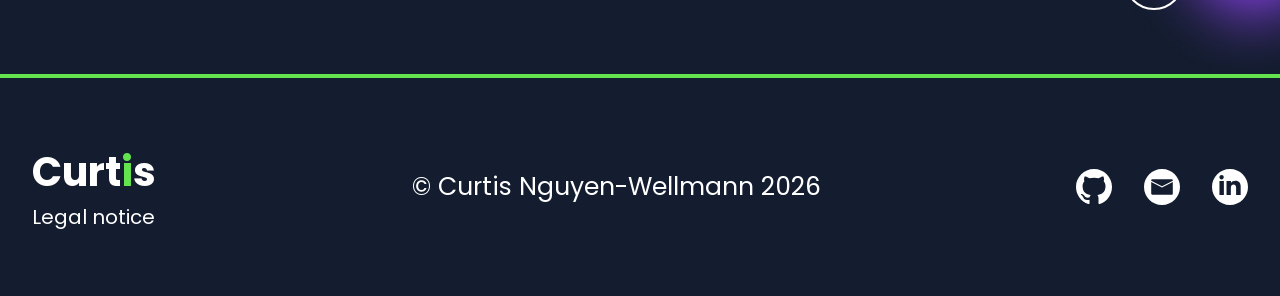
==== commit 70f4cee0: "feat(polish): full-bleed header, SVG social icons, contact form validation fixes, responsive divider" ====
--- a/index.html
+++ b/index.html
@@ -22,7 +22,7 @@
   </head>
   <body>
     <!-- Header -->
-   <header class="header">
+    <header class="header">
       <div class="header_inner container">
       <a href="#" class="header_logo">Curt<span class="accent">i</span>s</a>
       <nav class="header_nav">
@@ -84,13 +84,13 @@
         <div class="hero_socials">
           <span class="hero_divider" aria-hidden="true"></span>
           <a href="https://github.com/Curtis-GH" target="_blank" rel="noopener">
-            <img src="images/social/social_github.png" alt="Github" />
+            <img src="images/social/social_github.svg" alt="Github" />
           </a>
           <a href="#contact">
-            <img src="images/social/social_email.png" alt="Email" />
+            <img src="images/social/social_email.svg" alt="Email" />
           </a>
           <a href="https://www.linkedin.com/in/curtis-nguyen-wellmann-628b82371/?skipRedirect=true" target="_blank" rel="noopener">
-            <img src="images/social/social_linkedin.png" alt="LinkedIn" />
+            <img src="images/social/social_linkedin.svg" alt="LinkedIn" />
           </a>
         </div>
         <span class="hero_scroll"
@@ -281,7 +281,7 @@
                 alt="Join Preview"
                 class="project-card_preview"
               />
-                <div class="project-card_links">
+              <div class="project-card_links">
                 <a href="https://github.com/Curtis-GH/Join"
                   class="btn btn--outline"
                   target="_blank"
@@ -323,7 +323,7 @@
                   data-i18n="project_link_github"
                   >Github</a
                 >
-               <a href="https://el-pollo-loco.curtis-nguyen-wellmann.de"
+                <a href="https://el-pollo-loco.curtis-nguyen-wellmann.de"
                   class="btn btn--secondary"
                   target="_blank"
                   rel="noopener"
@@ -532,13 +532,13 @@
 
         <div class="footer_socials">
           <a href="https://github.com/Curtis-GH" target="_blank" rel="noopener">
-            <img src="images/social/social_github.png" alt="Github" />
+            <img src="images/social/social_github.svg" alt="Github" />
           </a>
           <a href="#contact">
-            <img src="images/social/social_email.png" alt="Email" />
+            <img src="images/social/social_email.svg" alt="Email" />
           </a>
           <a href="https://www.linkedin.com/in/curtis-nguyen-wellmann-628b82371/?skipRedirect=true" target="_blank" rel="noopener">
-            <img src="images/social/social_linkedin.png" alt="LinkedIn" />
+            <img src="images/social/social_linkedin.svg" alt="LinkedIn" />
           </a>
         </div>
       </footer>
--- a/css/style.css
+++ b/css/style.css
@@ -520,7 +520,6 @@
   opacity: 1;
   cursor: not-allowed;
   transform: none;
-  cursor: pointer;
 }
 .contact_form {
   padding-right: 75px;
@@ -871,7 +870,28 @@
   margin-top: var(--space-md);
 }
 
- .testimonial_avatar-row {
+.testimonial_author {
+    color: var(--color-text-muted);
+    font-size: var(--fs-body);
+    white-space: nowrap;
+    padding-left: 20px;
+}
+
+.testimonial_avatar {
+  flex-shrink: 0;
+  width: 220px;
+  height: 220px;
+  border-radius: 50%;
+  border: 3px solid var(--color-accent-green);
+  display: flex;
+  align-items: center;
+  justify-content: center;
+  font-weight: 700;
+  font-size: var(--fs-h3);
+  background-color: var(--color-bg-alt);
+}
+
+.testimonial_avatar-row {
   display: flex;
   align-items: center;
   flex-grow: 1;
@@ -884,27 +904,6 @@
   min-width: 100px;
   height: 3px;
   background-color: var(--color-accent-green);
-}
-
-.testimonial_author {
-    color: var(--color-text-muted);
-    font-size: var(--fs-body);
-    white-space: nowrap;
-    padding-left: 20px;
-}
-
-.testimonial_avatar {
-  flex-shrink: 0;
-  width: 220px;
-  height: 220px;
-  border-radius: 50%;
-  border: 3px solid var(--color-accent-green);
-  display: flex;
-  align-items: center;
-  justify-content: center;
-  font-weight: 700;
-  font-size: var(--fs-h3);
-  background-color: var(--color-bg-alt);
 }
 
 .testimonial_divider {
--- a/css/responsive.css
+++ b/css/responsive.css
@@ -89,6 +89,7 @@
 
   .skills_divider {
     order: 0;
+    margin-right: -16px;
   }
 
   .testimonial {
@@ -137,6 +138,7 @@
     grid-column: 3;
     display: block;
     min-width: 0;
+    margin-right: -48px;
   }
 
   .contact {
@@ -155,6 +157,7 @@
 
   .contact_divider {
     order: 0;
+    margin-right: -16px;
   }
 
   .contact_intro p {
@@ -458,12 +461,14 @@
 }
 .skills_divider{
   margin: 0;
+  margin-right: -16px;
 }
     .portfolio_divider{ 
       margin: 0;
     }
         .contact_divider{
           margin: 0;
+          margin-right: -16px;
         }
 }
 /* ===== END 480px ===== */
@@ -539,9 +544,26 @@
 }
 /* ===== END 320px ===== */
 
-/*Widescreen*/
-
+/* =====================================================================
+   WIDESCREEN: >1440px — Hero background (glows) bleed to true screen
+   edges and scale with viewport width, per Figma "Version1.2_Widescreen"
+   reference. Content (name/role/button) stays capped+centered at 1440px.
+   The hero divider (green line before social icons) extends to the true
+   left edge, matching the Figma reference.
+   ===================================================================== */
 @media (min-width: 1441px) {
+  .legal_divider {
+    max-width: none;
+  }
+
+  .legal_divider:first-of-type {
+    margin-left: min(0px, calc(-1 * (var(--real-vw) - 1440px) / 2 + 32px));
+  }
+
+  .legal_divider:last-of-type {
+    margin-right: min(0px, calc(-1 * (var(--real-vw) - 1440px) / 2 + 32px));
+  }
+
   .hero {
     max-width: none;
     margin-inline: 0;
@@ -572,32 +594,25 @@
     height: 3px;
   }
 
+  /* About/Skills transition wave: bleed to both true screen edges
+     without affecting the spacing to the photo/icons beneath it. */
   .about_wave {
     left: min(0px, calc(-1 * (100vw - 1440px) / 2 + 32px));
     width: 100vw;
     max-width: none;
   }
-   .skills_divider {
+    .skills_divider {
     margin-right: min(0px, calc(-1 * (var(--real-vw) - 1440px) / 2));
   }
 
   .contact_divider {
     margin-right: min(0px, calc(-1 * (var(--real-vw) - 1440px) / 2 - 32px));
   }
+
   .testimonial_avatar-divider {
     margin-right: min(0px, calc(-1 * (var(--real-vw) - 1440px) / 2));
   }
-.legal_divider {
-    max-width: none;
-  }
-
-  .legal_divider:first-of-type {
-    margin-left: min(0px, calc(-1 * (var(--real-vw) - 1440px) / 2 + 32px));
-  }
-
-  .legal_divider:last-of-type {
-    margin-right: min(0px, calc(-1 * (var(--real-vw) - 1440px) / 2 + 32px));
-  }
+
 
   .footer {
     position: relative;
@@ -614,6 +629,12 @@
     background-color: var(--color-accent-green);
   }
 
+  /* Portfolio + Contact: same full-bleed technique as Hero above. The
+     section itself goes edge-to-edge (so its background-image blobs
+     naturally reach the true screen edges with plain "top right" /
+     "bottom left" positioning — no calc() needed), while an inner
+     wrapper restores the original 1440px-capped, padded content area
+     for the heading/grid/form. */
   .portfolio,
   .contact {
     max-width: none;
@@ -629,18 +650,24 @@
     padding-inline: var(--space-md);
     box-sizing: border-box;
   }
-.portfolio_divider {
+
+  /* Portfolio + "Problem to solve" dividers: position:absolute (like
+     hero_divider) instead of margin-based, so bleeding them to the true
+     left edge can never drag the heading text next to them along. The
+     heading itself gets a matching margin-left to keep it exactly where
+     it was (compensating for the divider's width + row gap, which it
+     no longer needs to "make room for" once taken out of flex flow). */
+  .portfolio_divider {
     position: absolute;
     left: min(0px, calc(-1 * (var(--real-vw) - 1440px) / 2 - 32px));
     width: calc((var(--real-vw) - 1440px) / 2 + 142px);
-    top: 50%;
-    transform: translateY(-50%);
     margin-top: 25px;
   }
 
   .portfolio_heading-row h2 {
     margin-left: calc(80px + var(--space-sm));
   }
+
   .contact_intro-heading {
     position: relative;
   }
@@ -656,6 +683,7 @@
   .contact_intro-heading h3 {
     margin-left: calc(40px + var(--space-sm));
   }
+
 }
   
 
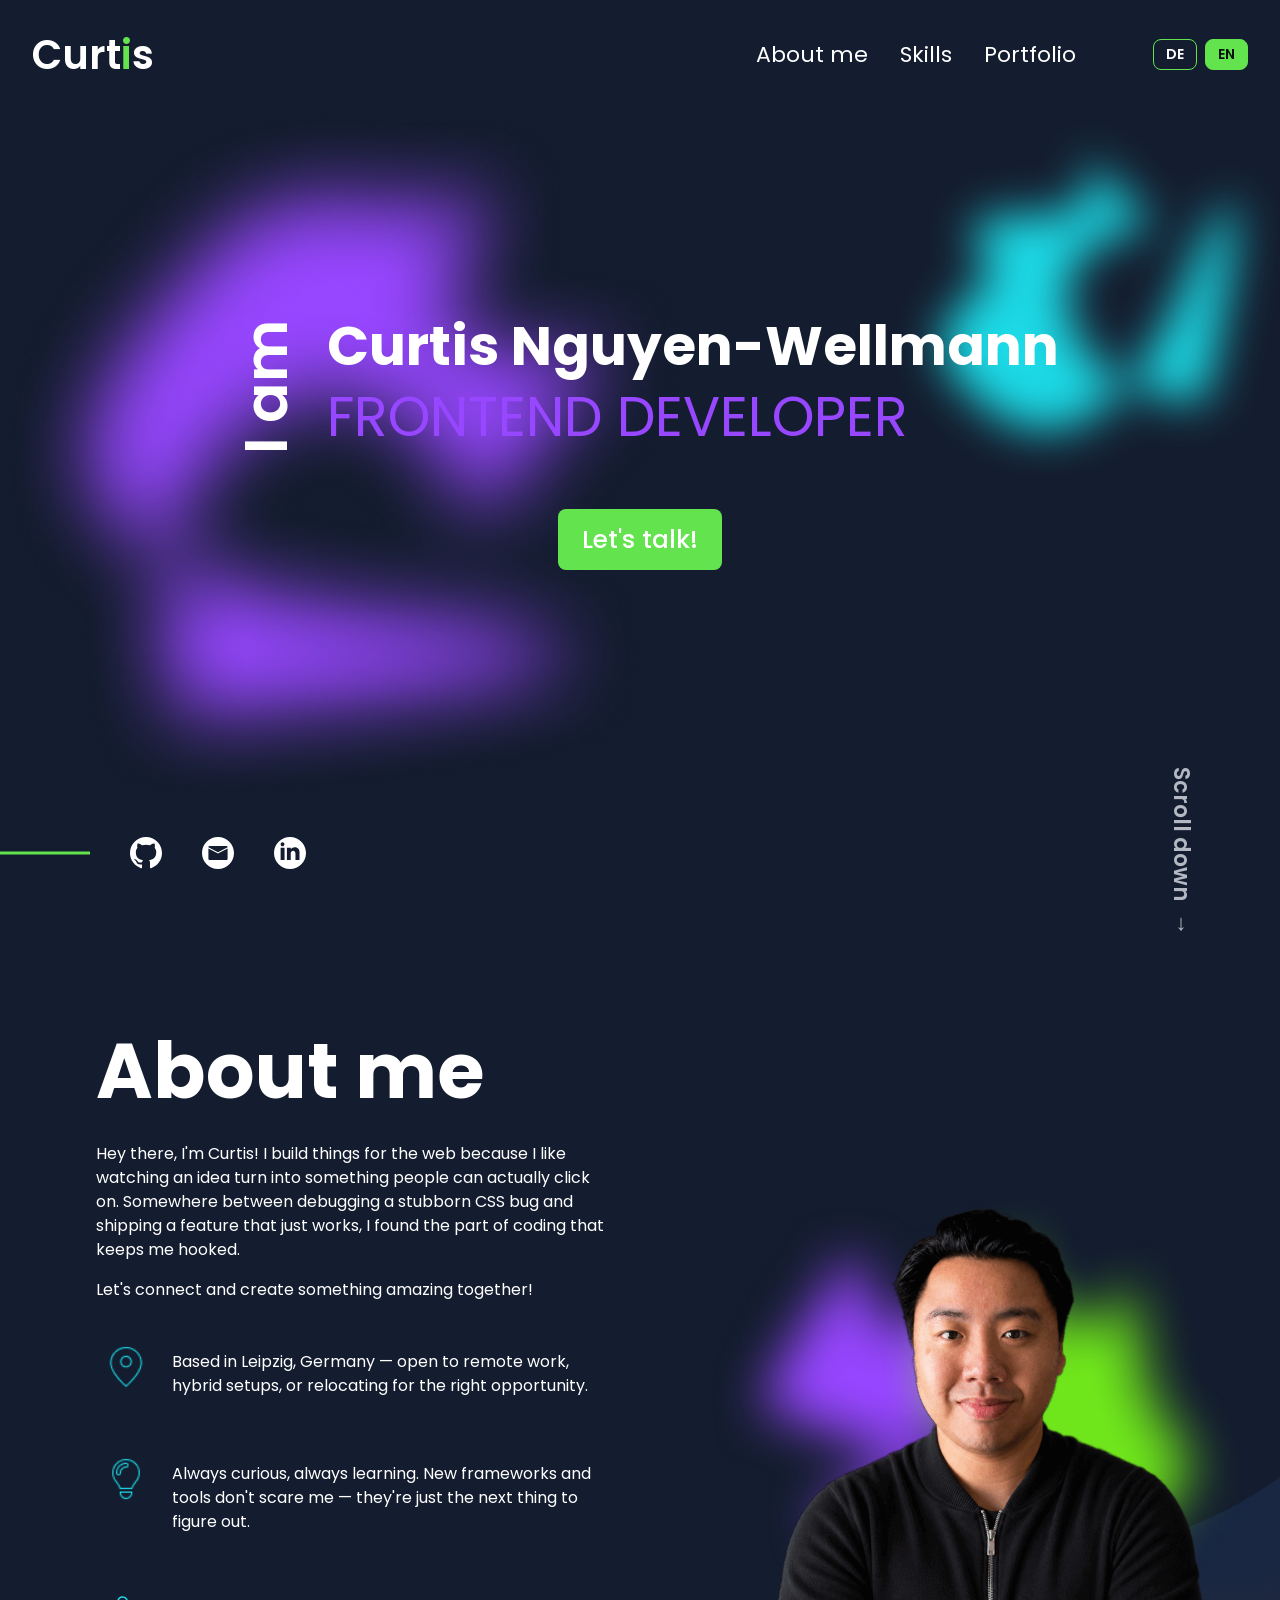
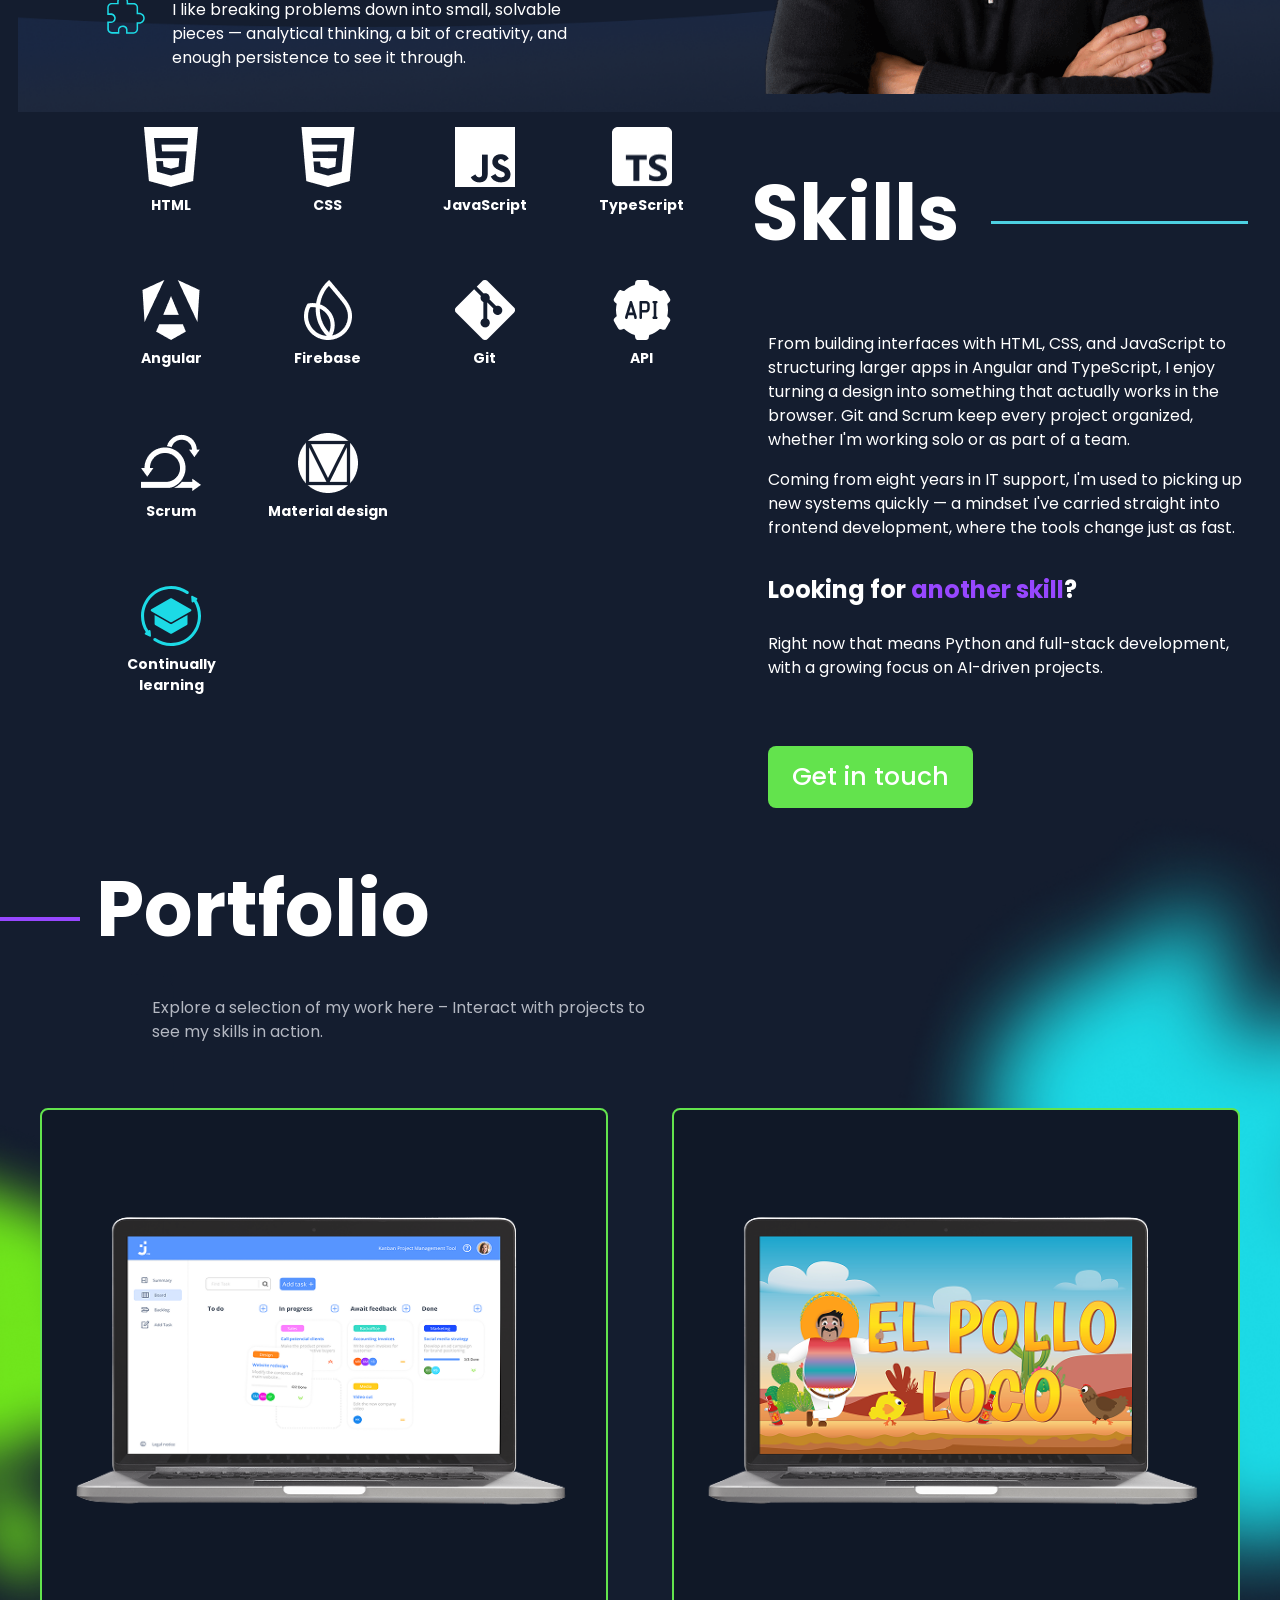
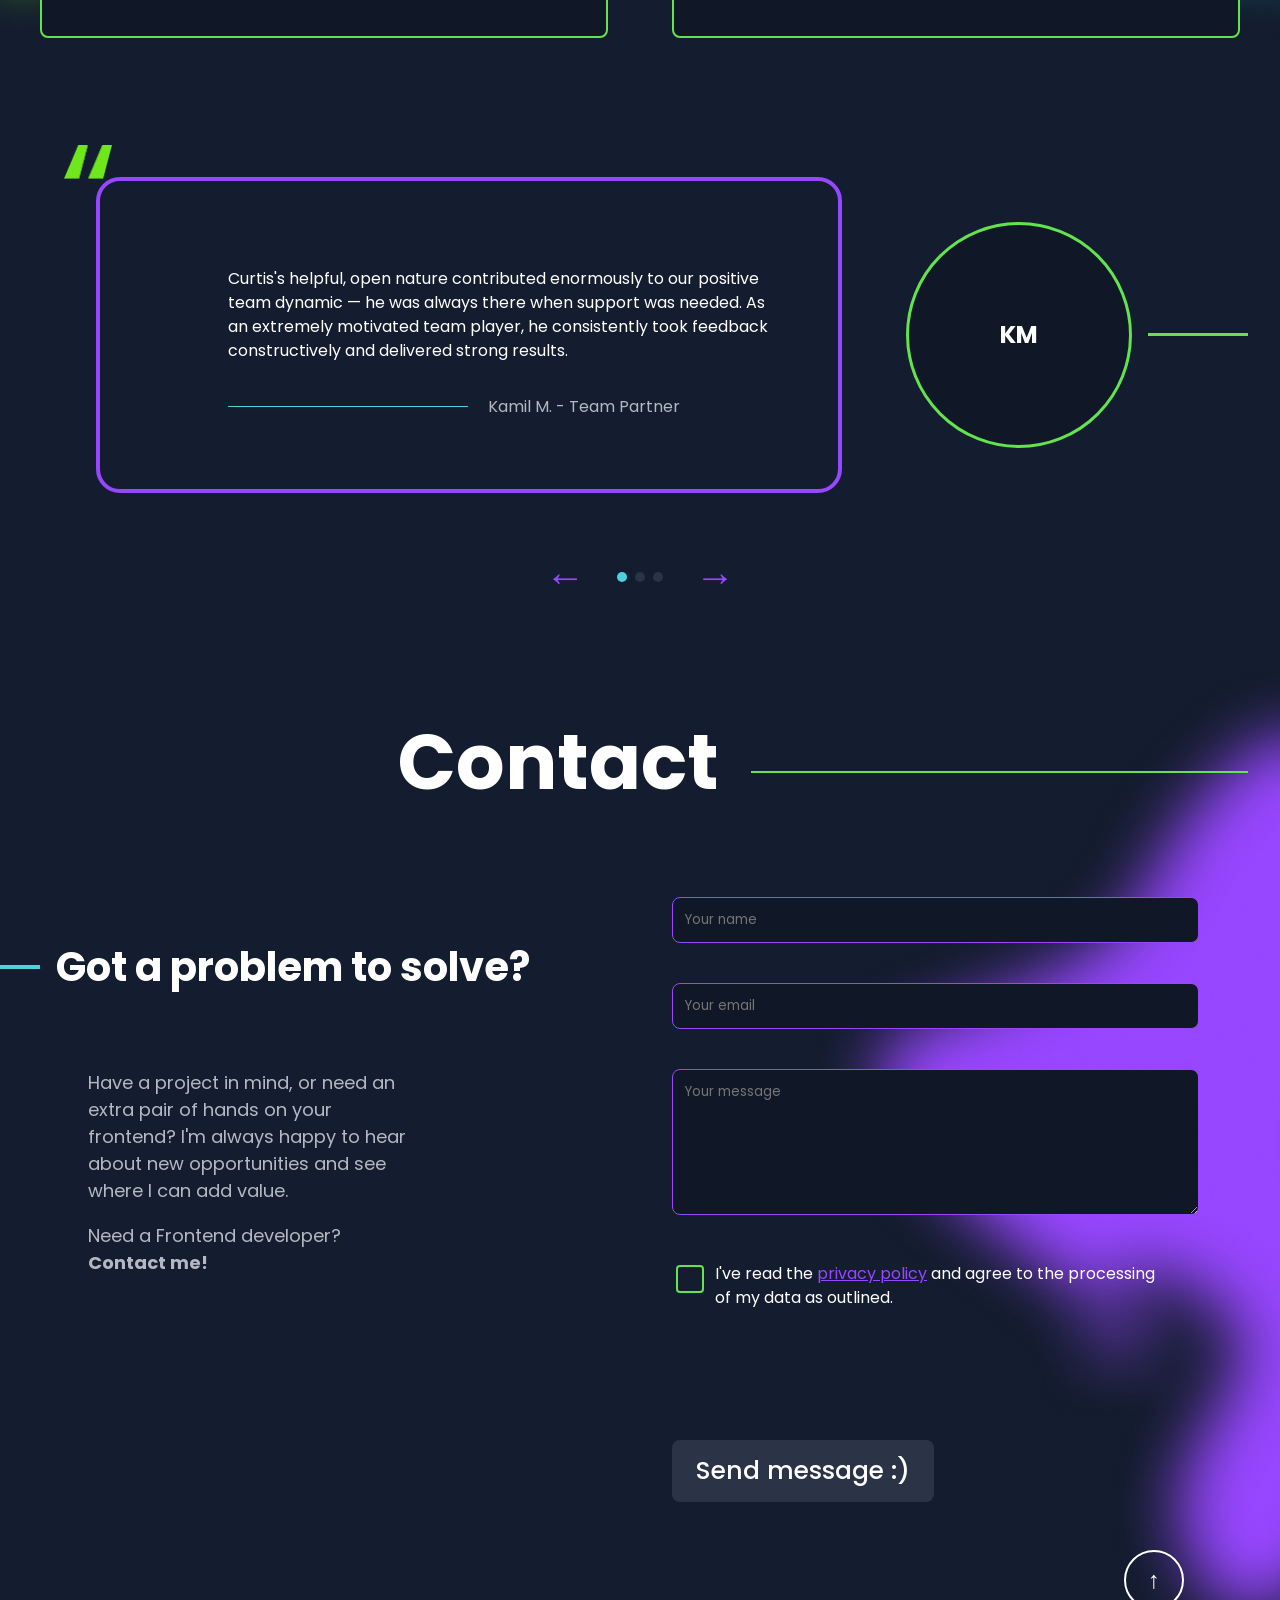
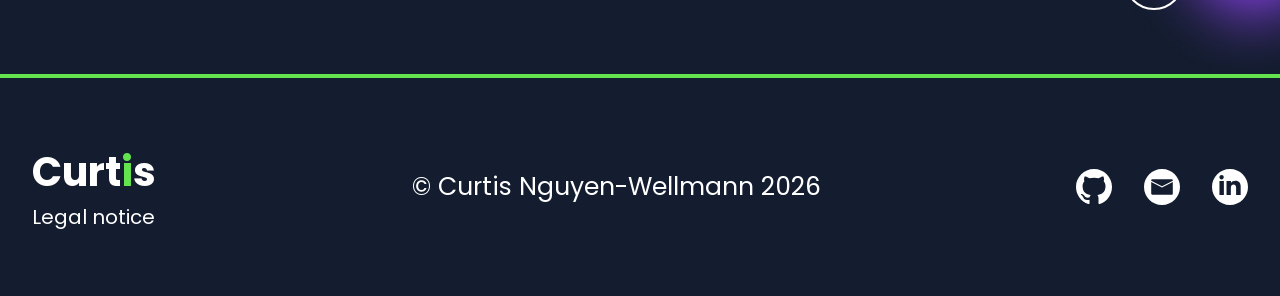
==== commit 970e523a: "fix(about): anchor about_wave to the photo instead of the section The wave shape was positioned with" ====
--- a/index.html
+++ b/index.html
@@ -101,12 +101,6 @@
 
     <!-- About me -->
     <section id="about" class="section container about">
-      <img
-        src="images/decorative/bg-hero-2.png"
-        alt=""
-        class="about_wave"
-        aria-hidden="true"
-      />
       <div class="about_grid">
         <div class="about_text">
           <h2 class="section_title" data-i18n="about_title">About me</h2>
@@ -147,6 +141,12 @@
           </ul>
         </div>
         <div class="about_photo-wrap">
+          <img
+            src="images/decorative/bg-hero-2.png"
+            alt=""
+            class="about_wave"
+            aria-hidden="true"
+          />
           <img
             src="images/decorative/shadow-photo.png"
             alt=""
--- a/css/style.css
+++ b/css/style.css
@@ -679,12 +679,16 @@
 
 .about_wave {
   position: absolute;
-  top: calc(100% - 250px);
-  left: 0;
-  width: 100%;
-  z-index: 1;
-
+  z-index: -1;
   pointer-events: none;
+  /* top/left/width calibrated per breakpoint in responsive.css, all
+     relative to .about_photo-wrap (its new positioning context) so the
+     wave scales and repositions together with the photo at every width
+     instead of drifting away from it. */
+  top: 56.13%;
+  left: -128.83%;
+  width: 235.62%;
+  max-width: none;
 }
 
 .skills_grid {
--- a/css/responsive.css
+++ b/css/responsive.css
@@ -31,6 +31,21 @@
     display: flex;
   }
 
+  .hero_footer {
+    position: relative;
+  }
+
+  .hero_divider {
+    position: absolute;
+    left: -16px;
+    top: 50%;
+    transform: translateY(-50%);
+  }
+
+  .hero_socials {
+    margin-left: 114px;
+  }
+
   .hero {
     background-size: 480px, 420px;
     background-position: -240px top, calc(100% + 210px) 70%;
@@ -150,7 +165,17 @@
     justify-content: center;
   }
 
+  .contact_intro-heading {
+    position: relative;
+  }
+
+  .contact_intro-divider {
+    position: absolute;
+    left: -16px;
+  }
+
   .contact_intro-heading h3 {
+    margin-left: 40px;
     font-size: 20px;
     font-weight: 400;
   }
@@ -243,7 +268,9 @@
   }
 
   .about_wave {
-    top: 357px;
+    top: 69.74%;
+    left: -16.96%;
+    width: 133.93%;
   }
 
   .skills_text > p:nth-of-type(-n+2) {
@@ -276,7 +303,13 @@
   }
 
   .portfolio_divider {
+    position: absolute;
+    left: -16px;
     width: 40px;
+  }
+
+  .portfolio_heading-row h2 {
+    margin-left: 40px;
   }
 
   .portfolio_subtitle {
@@ -361,7 +394,14 @@
   }
 
   .about_wave {
-    top: 300px;
+    top: 63.68%;
+    left: -60.62%;
+    /* photo-wrap is pinned at a constant 400px throughout this whole
+       range (already capped), but its own X position still shifts with
+       viewport width — so the 221.25% ratio alone can push the wave past
+       the true right edge at the narrow end. Clamp against --real-vw as
+       a safety ceiling. */
+    width: min(221.25%, calc(var(--real-vw) - 20px));
   }
 
   .skills_text > p:nth-of-type(-n+2) {
@@ -394,6 +434,15 @@
     padding-left: 120px;
     font-size: 20px;
   }
+
+  .portfolio_divider {
+    position: absolute;
+    left: -16px;
+  }
+
+  .portfolio_heading-row h2 {
+    margin-left: 50px;
+  }
 }
 /* ===== END 770-1150px ===== */
 
@@ -437,9 +486,6 @@
 
   .about_photo-wrap {
     max-width: 280px;
-  }
-  .about_wave {
-    top: 244px;
   }
 
   .about_points img {
@@ -525,9 +571,6 @@
   .about_photo-wrap {
     max-width: 240px;
   }
-  .about_wave {
-    top: 211px;
-  }
 
   .section_title {
     font-size: 32px;
@@ -543,6 +586,52 @@
   
 }
 /* ===== END 320px ===== */
+
+/* =====================================================================
+   DESKTOP GAP: 1151–1440px — between the Tablet range (≤1150, container
+   padding var(--space-sm)=16px) and Widescreen (≥1441, container padding
+   var(--space-md)=32px scales via --real-vw). In this range the container
+   is unmodified base CSS: fixed 32px padding-inline, never auto-margined
+   (max-width:1440px only kicks in centering beyond 1441px). So a fixed
+   -32px offset (not a --real-vw calc) is enough — no viewport scaling
+   needed since the gap-to-close never changes within this range. Same
+   position:absolute + compensating-margin technique as the ≤1150 block.
+   ===================================================================== */
+@media (min-width: 1151px) and (max-width: 1440px) {
+  .hero_divider {
+    position: absolute;
+    left: -32px;
+    top: 50%;
+    transform: translateY(-50%);
+  }
+
+  .hero_socials {
+    margin-left: 98px;
+  }
+
+  .portfolio_divider {
+    position: absolute;
+    left: -32px;
+  }
+
+  .portfolio_heading-row h2 {
+    margin-left: 34px;
+  }
+
+  .contact_intro-heading {
+    position: relative;
+  }
+
+  .contact_intro-divider {
+    position: absolute;
+    left: -32px;
+  }
+
+  .contact_intro-heading h3 {
+    margin-left: 24px;
+  }
+}
+/* ===== END DESKTOP GAP 1151-1440px ===== */
 
 /* =====================================================================
    WIDESCREEN: >1440px — Hero background (glows) bleed to true screen
@@ -594,13 +683,6 @@
     height: 3px;
   }
 
-  /* About/Skills transition wave: bleed to both true screen edges
-     without affecting the spacing to the photo/icons beneath it. */
-  .about_wave {
-    left: min(0px, calc(-1 * (100vw - 1440px) / 2 + 32px));
-    width: 100vw;
-    max-width: none;
-  }
     .skills_divider {
     margin-right: min(0px, calc(-1 * (var(--real-vw) - 1440px) / 2));
   }
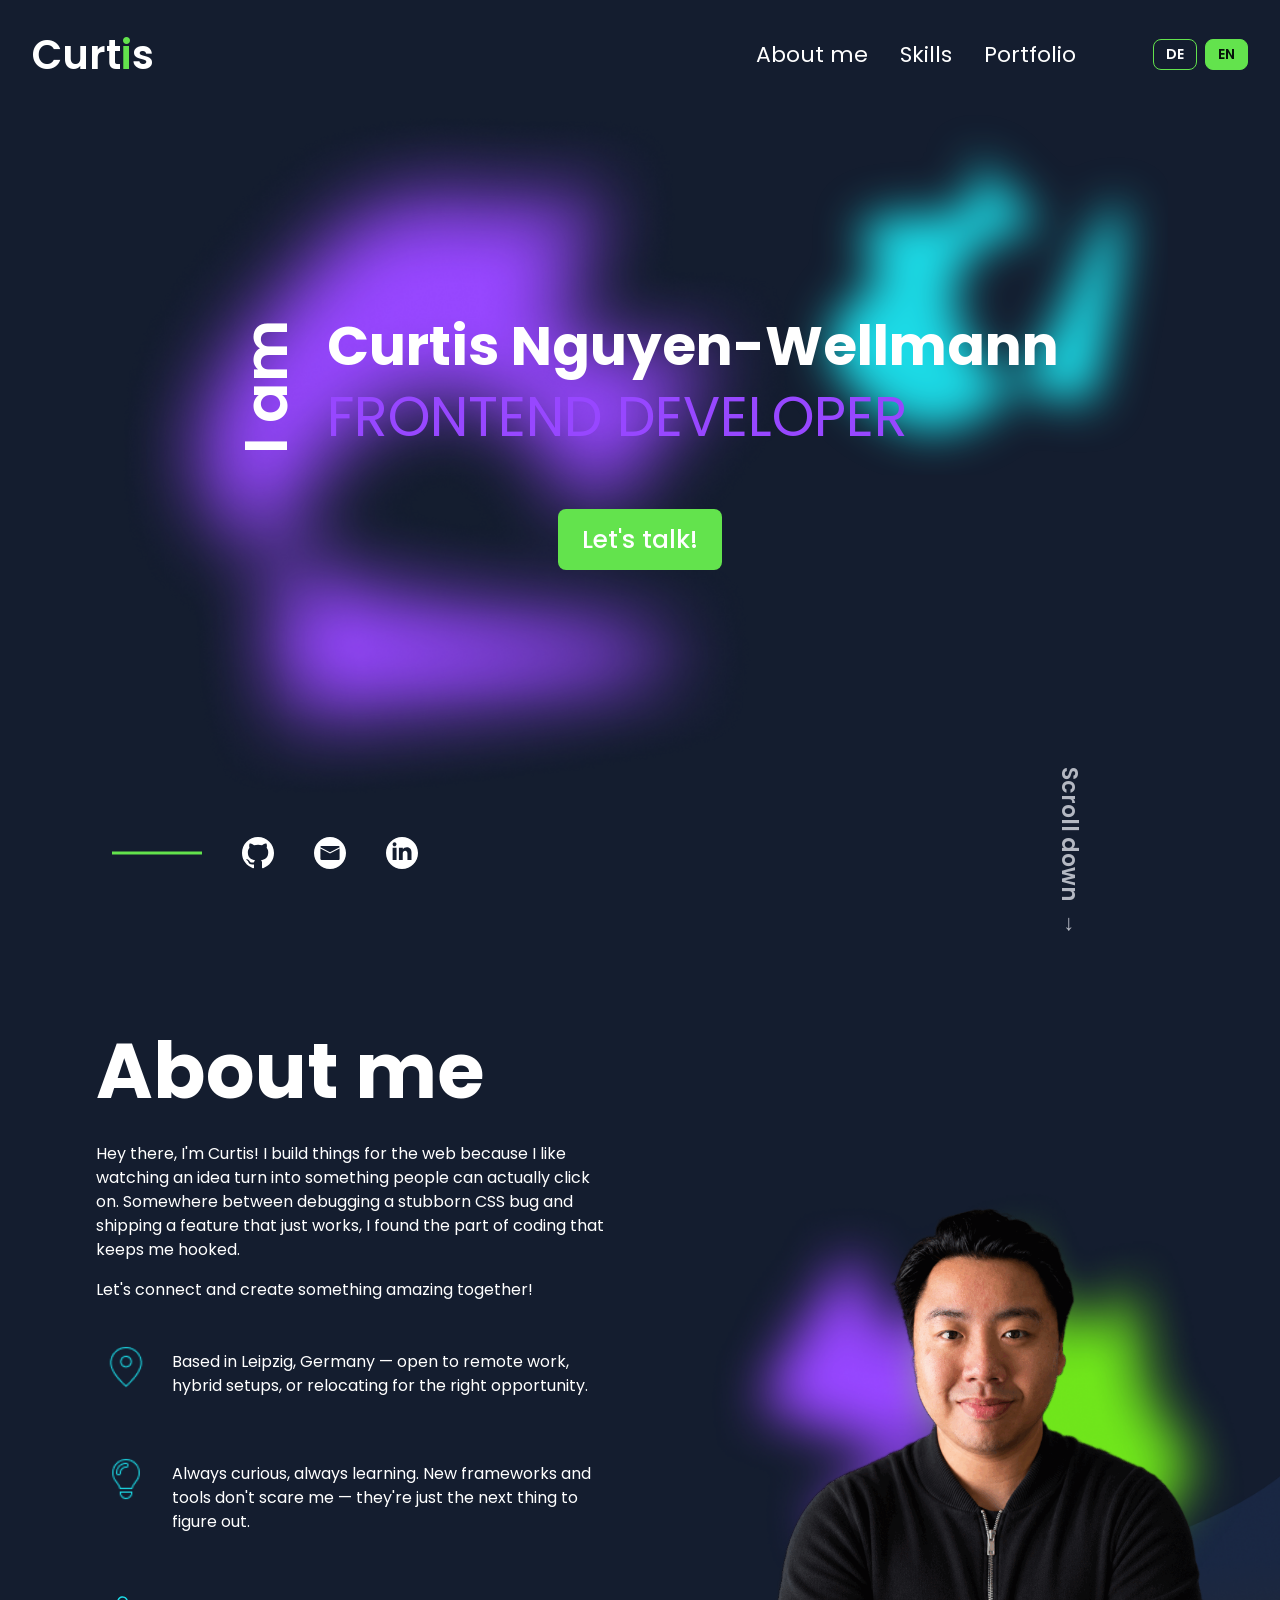
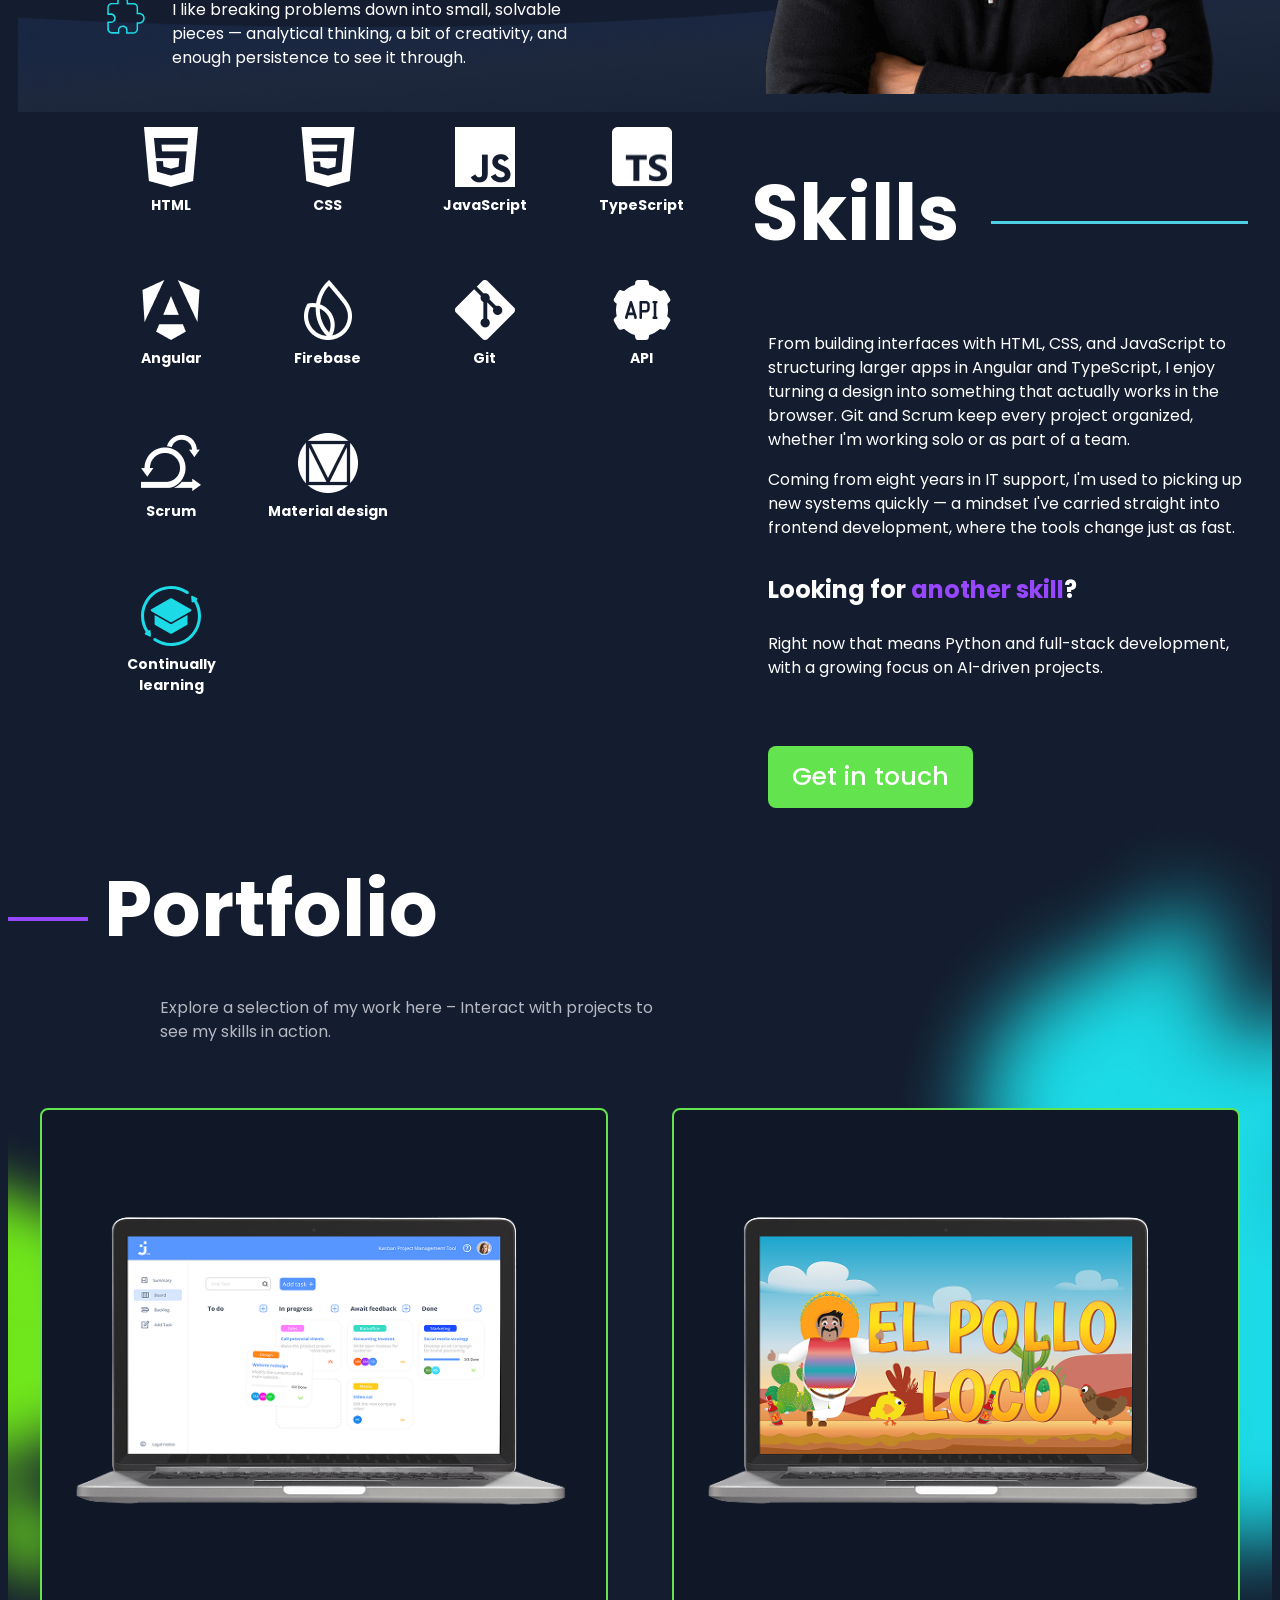
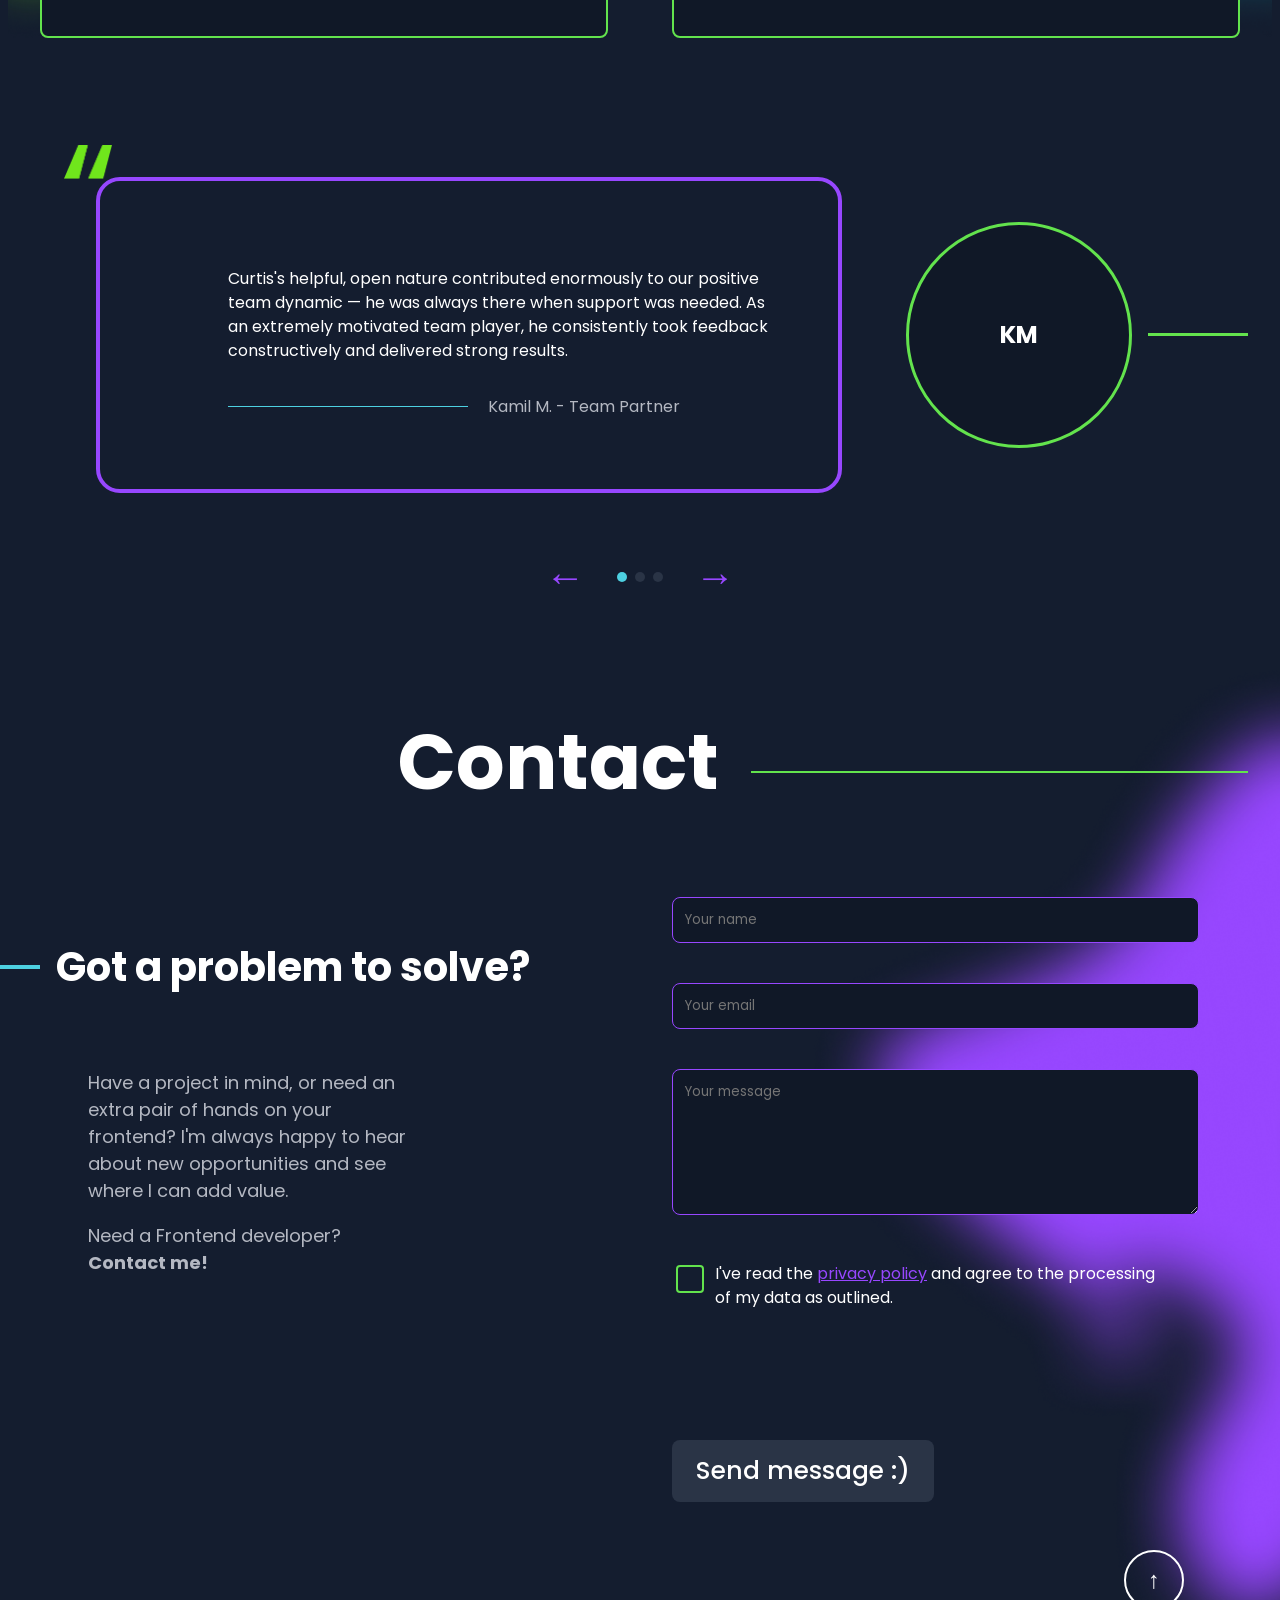
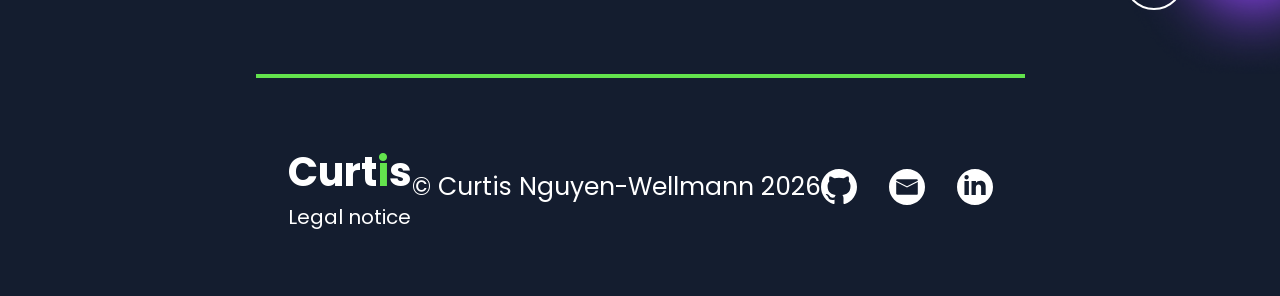
==== commit 0956d5e7: "feat(animation): add AOS scroll-in animations across sections Mentor feedback flagged the page as fe" ====
--- a/index.html
+++ b/index.html
@@ -14,6 +14,8 @@
       href="https://fonts.googleapis.com/css2?family=Poppins:wght@400;600;700&display=swap"
       rel="stylesheet"
     />
+
+    <link rel="stylesheet" href="https://unpkg.com/aos@2.3.4/dist/aos.css" />
 
     <link rel="stylesheet" href="css/variable.css" />
     <link rel="stylesheet" href="css/reset.css" />
@@ -67,7 +69,7 @@
 
     <!-- Hero -->
     <section class="hero container">
-      <div class="hero_content">
+      <div class="hero_content" data-aos="fade-up" data-aos-duration="800">
         <div class="hero_text">
           <div class="hero_heading-row">
             <span class="hero_eyebrow" data-i18n="hero_eyebrow">I am</span>
@@ -80,7 +82,7 @@
         </div>
       </div>
 
-      <div class="hero_footer">
+      <div class="hero_footer" data-aos="fade-up" data-aos-duration="800" data-aos-delay="150">
         <div class="hero_socials">
           <span class="hero_divider" aria-hidden="true"></span>
           <a href="https://github.com/Curtis-GH" target="_blank" rel="noopener">
@@ -102,7 +104,7 @@
     <!-- About me -->
     <section id="about" class="section container about">
       <div class="about_grid">
-        <div class="about_text">
+        <div class="about_text" data-aos="fade-up">
           <h2 class="section_title" data-i18n="about_title">About me</h2>
           <p class="about_intro" data-i18n="about_intro_1">
             Hey there, I'm Curtis! I build things for the web because I like
@@ -140,7 +142,7 @@
             </li>
           </ul>
         </div>
-        <div class="about_photo-wrap">
+        <div class="about_photo-wrap" data-aos="fade-up" data-aos-delay="150">
           <img
             src="images/decorative/bg-hero-2.png"
             alt=""
@@ -164,13 +166,13 @@
 
    <!-- Skills -->
 <section id="skills" class="section container skills">
-  <div class="skills_heading-row">
+  <div class="skills_heading-row" data-aos="fade-up">
     <h2 class="section_title" data-i18n="skills_title">Skills</h2>
     <span class="skills_divider" aria-hidden="true"></span>
   </div>
 
   <div class="skills_grid">
-    <div class="skills_icons">
+    <div class="skills_icons" data-aos="fade-up" data-aos-delay="100">
       <div class="skill-item">
         <img src="images/skills-frontend/skill-html.png" alt="HTML" />
         <span>HTML</span>
@@ -237,7 +239,7 @@
       </div>
     </div>
 
-    <div class="skills_text">
+    <div class="skills_text" data-aos="fade-up" data-aos-delay="150">
       <p data-i18n="skills_para_1">
         From building interfaces with HTML, CSS, and JavaScript to
         structuring larger apps in Angular and TypeScript, I enjoy
@@ -264,17 +266,17 @@
       <!-- Portfolio -->
       <section id="portfolio" class="section container portfolio">
         <div class="portfolio_inner">
-        <div class="portfolio_heading-row">
+        <div class="portfolio_heading-row" data-aos="fade-up">
           <span class="portfolio_divider" aria-hidden="true"></span>
           <h2 class="section_title" data-i18n="portfolio_title">Portfolio</h2>
         </div>
-        <p class="portfolio_subtitle" data-i18n="portfolio_subtitle">
+        <p class="portfolio_subtitle" data-aos="fade-up" data-i18n="portfolio_subtitle">
           Explore a selection of my work here – Interact with projects to see my
           skills in action.
         </p>
 
         <div class="portfolio_grid">
-          <article class="project-card">
+          <article class="project-card" data-aos="fade-up">
             <div class="project-card_media">
               <img
                 src="images/projects/project-join.png"
@@ -308,7 +310,7 @@
             </div>
           </article>
 
-          <article class="project-card">
+          <article class="project-card" data-aos="fade-up" data-aos-delay="150">
             <div class="project-card_media">
               <img
                 src="images/projects/project-el-pollo-loco.png"
@@ -347,7 +349,7 @@
 
       <!-- References -->
       <section id="references" class="section container references">
-        <div class="testimonial">
+        <div class="testimonial" data-aos="fade-up">
           <img
             src="images/decorative/testimonial-icon.png"
             alt=""
@@ -446,13 +448,13 @@
       <!-- Contact -->
       <section id="contact" class="section container contact">
         <div class="contact_inner">
-        <div class="contact_heading-row">
+        <div class="contact_heading-row" data-aos="fade-up">
           <h2 class="section_title" data-i18n="contact_title">Contact</h2>
           <span class="contact_divider" aria-hidden="true"></span>
         </div>
 
         <div class="contact_grid">
-          <div class="contact_intro">
+          <div class="contact_intro" data-aos="fade-up">
             <div class="contact_intro-heading">
               <span class="contact_intro-divider" aria-hidden="true"></span>
               <h3 data-i18n="contact_heading">Got a problem to solve?</h3>
@@ -543,6 +545,7 @@
         </div>
       </footer>
 
+    <script src="https://unpkg.com/aos@2.3.4/dist/aos.js"></script>
     <script src="js/translations.js"></script>
     <script src="js/main.js"></script>
   </body>
--- a/css/style.css
+++ b/css/style.css
@@ -214,9 +214,6 @@
 /* ===== END HERO ===== */
 
 /* ===== SECTION (SHARED) ===== */
-.section {
-  padding-block: var(--space-xl);
-}
 
 .section_title {
   font-size: clamp(40px, 6vw, 90px);
@@ -554,6 +551,7 @@
 
 /* ===== FOOTER ===== */
 .footer {
+  margin-top: auto;
   padding-block: var(--space-lg);
   border-top: 4px solid var(--color-accent-green);
   display: flex;
--- a/css/responsive.css
+++ b/css/responsive.css
@@ -16,6 +16,16 @@
 
   .container {
     padding-inline: var(--space-sm);
+  }
+
+  /* Mobile/tablet header is only 92px tall (vs. 109px on desktop) — the
+     base 120px scroll-margin-top left an extra ~28px of unnecessary
+     space above a section after jumping to it via the burger menu. */
+  #about,
+  #skills,
+  #portfolio,
+  #contact {
+    scroll-margin-top: 100px;
   }
 
   .legal_title-row {
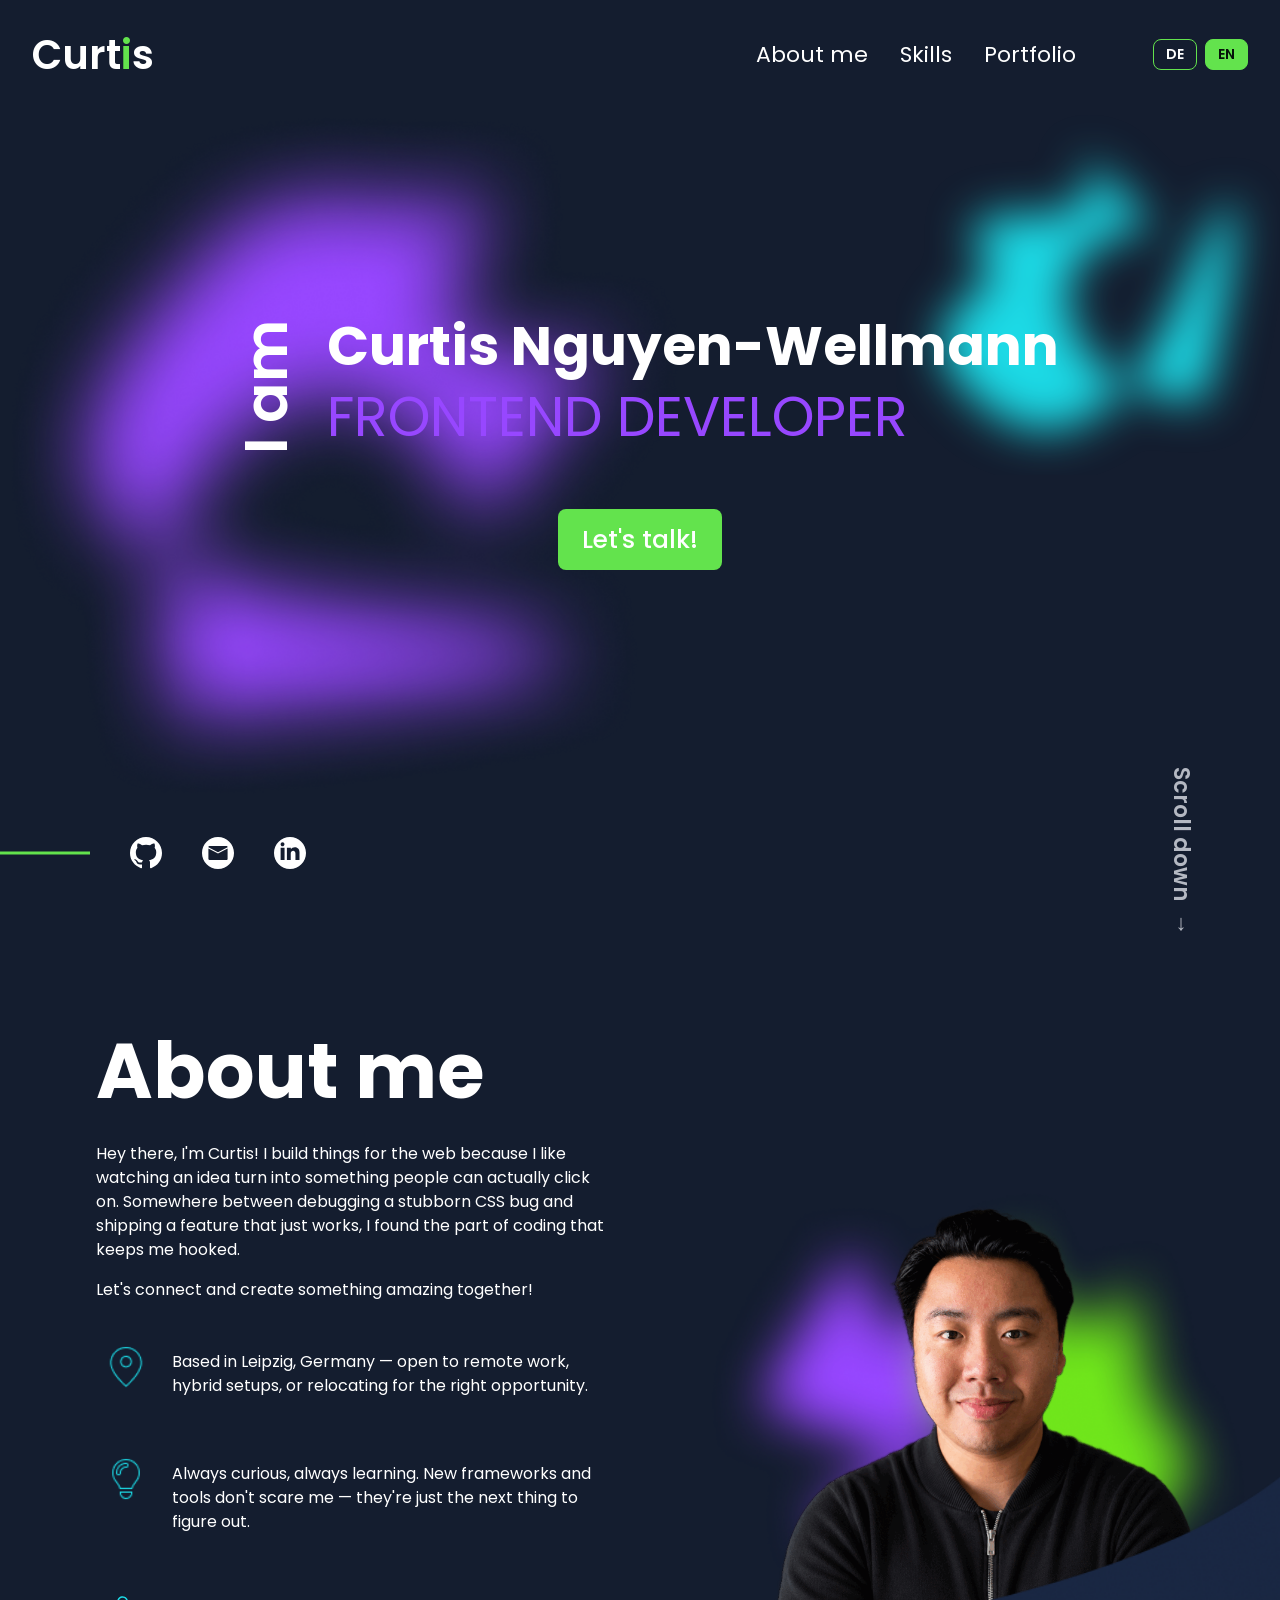
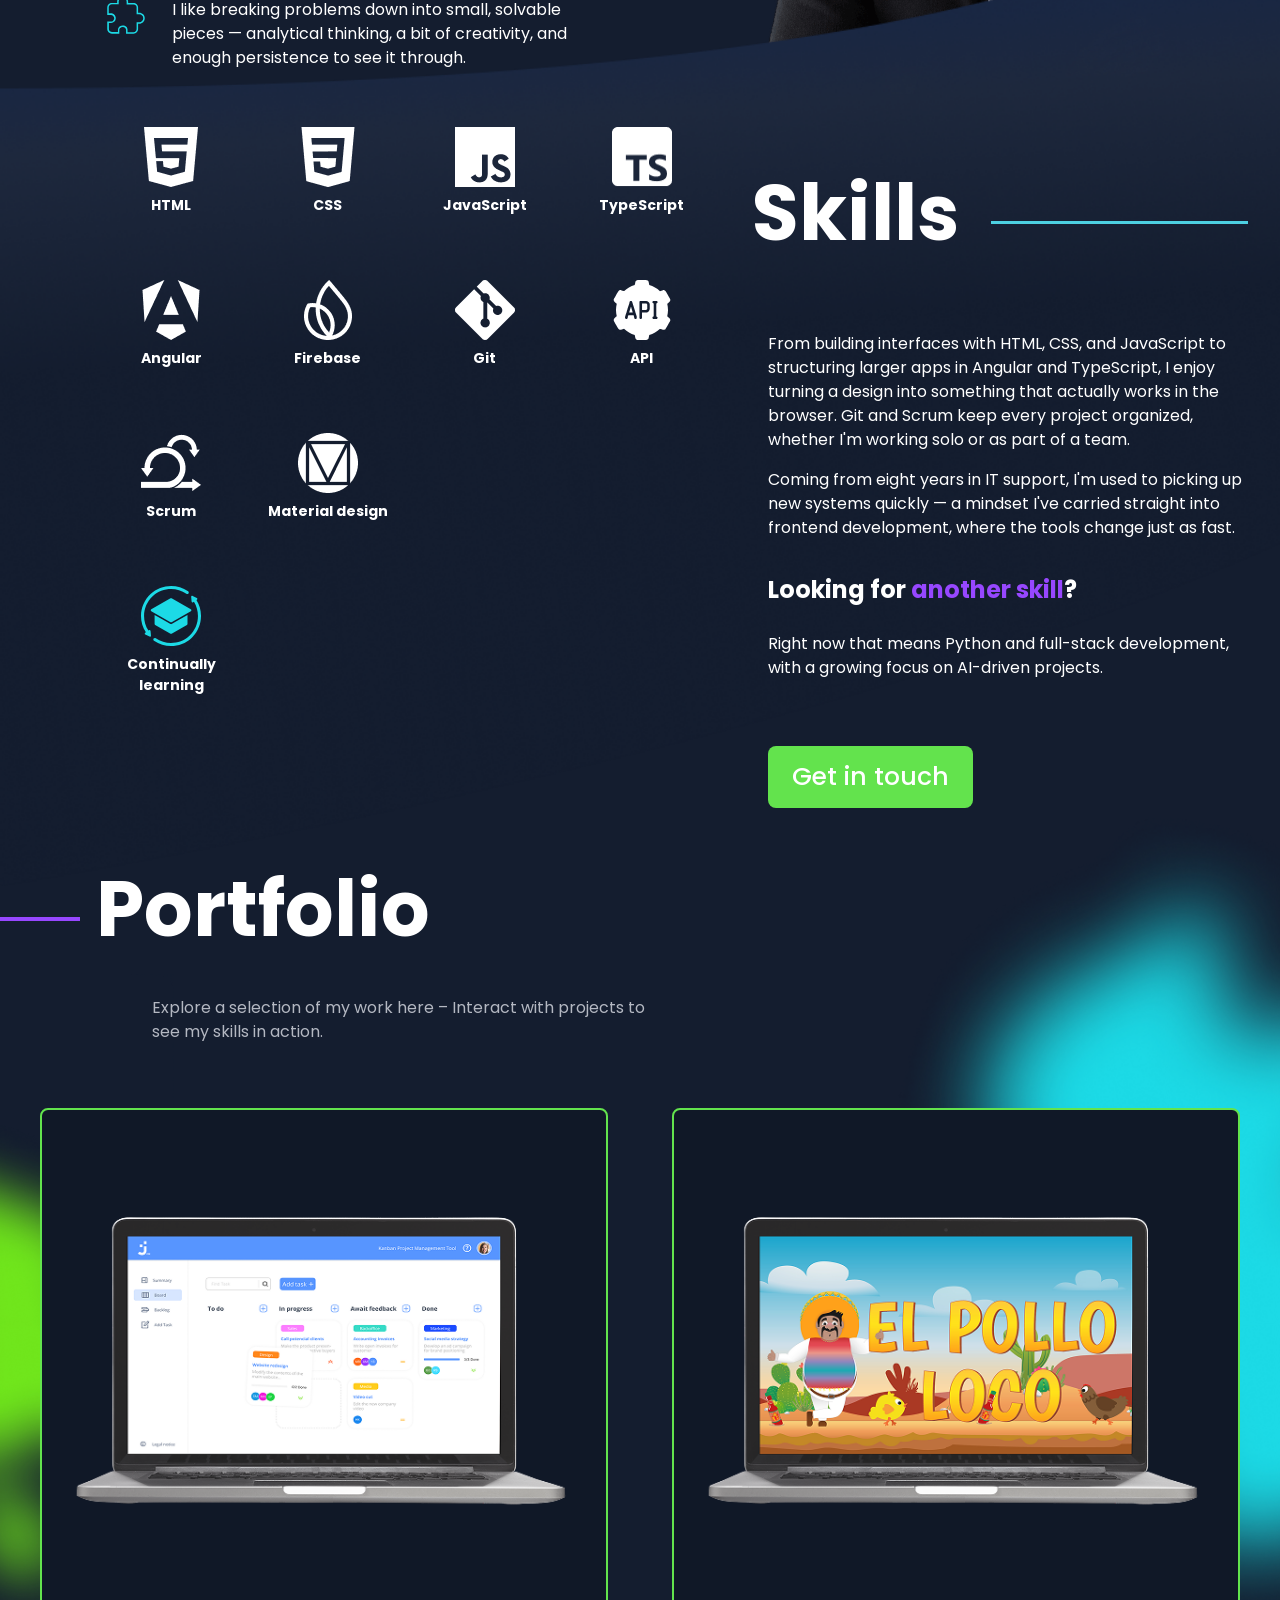
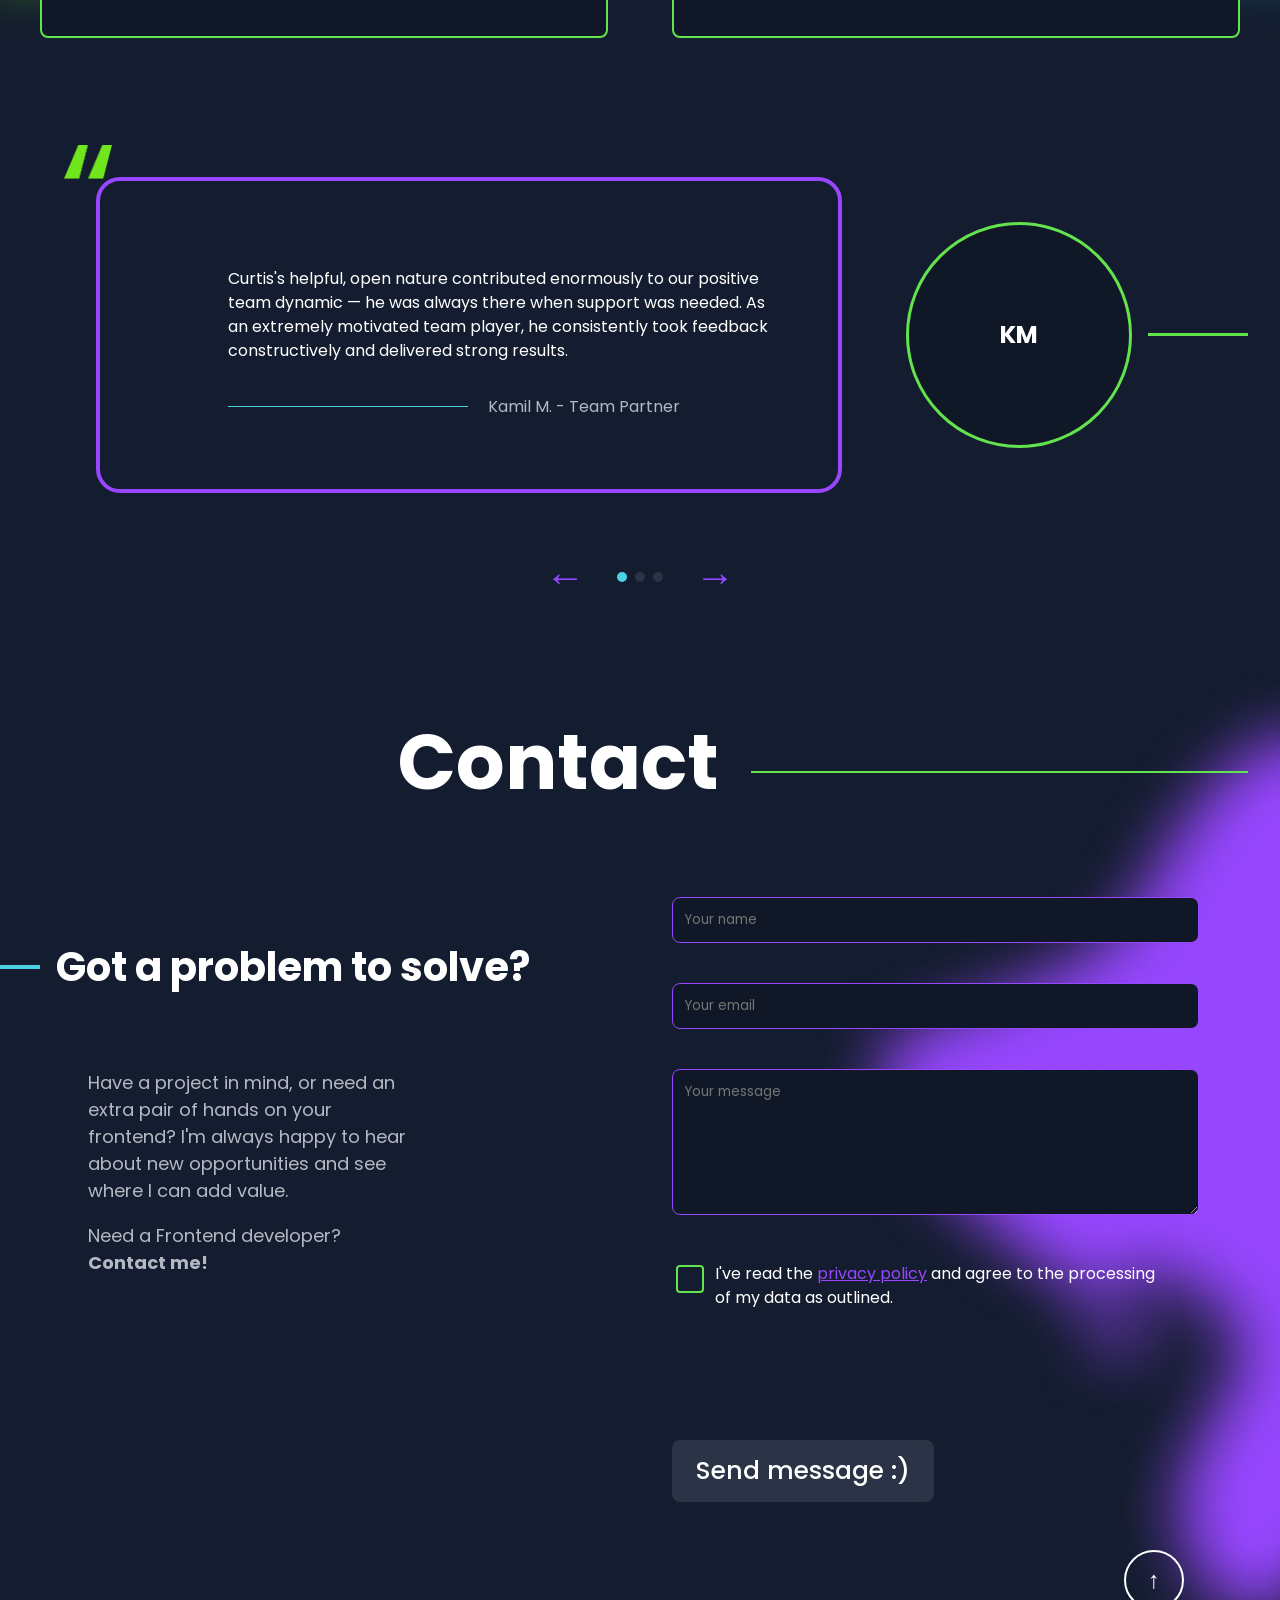
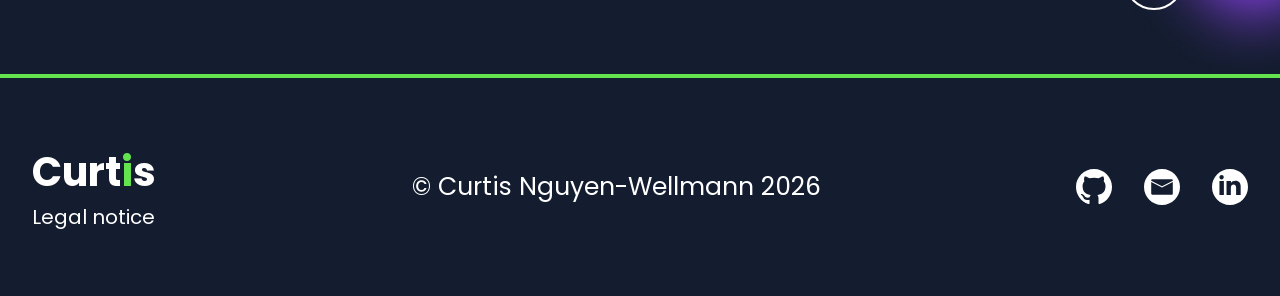
==== commit f253c844: "fix(feedback-2): scroll-top inside content bounds, trim long CSS comments to short section markers C" ====
--- a/index.html
+++ b/index.html
@@ -514,11 +514,11 @@
             <p class="contact_feedback" role="status" aria-live="polite"></p>
           </form>
         </div>
-        </div>
 
         <a href="#" class="contact_scroll-top" aria-label="Scroll to top"
           >&uarr;</a
         >
+        </div>
       </section>
 
       <!-- Footer -->
--- a/css/style.css
+++ b/css/style.css
@@ -42,7 +42,6 @@
   color: var(--color-accent-green);
 }
 
-/* Language toggle buttons */
 .header_lang {
   display: flex;
   gap: var(--space-xs);
@@ -70,8 +69,8 @@
   text-shadow: 0 0 8px var(--color-accent-purple);
 }
 
-/* Shared layout container, used by every section */
 .container {
+  width: calc(100% - (var(--space-md) * 2));
   max-width: 1440px;
   margin-inline: auto;
   padding-inline: var(--space-md);
@@ -349,9 +348,6 @@
   transform: translateY(0);
 }
 
-/* Tap-triggered equivalent of the hover reveal above, for touch screens
-   (tablet) where :hover can't be relied on. Toggled via JS
-   (.is-expanded class), see initProjectCardToggle() in main.js. */
 .project-card.is-expanded .project-card_links {
   opacity: 1;
   transform: translateY(0);
@@ -428,7 +424,6 @@
   resize: vertical;
 }
 
-/* Webkit autofill fix: keep dark background and light text */
 .form-group input:-webkit-autofill,
 .form-group input:-webkit-autofill:hover,
 .form-group input:-webkit-autofill:focus {
@@ -522,10 +517,6 @@
   padding-right: 75px;
 }
 
-/* Honeypot anti-spam field: invisible to real users (off-screen, not
-   display:none — some bots skip display:none fields), but present in
-   the DOM for bots to fill. If filled on submit, contact.php silently
-   discards the message instead of sending it. */
 .hp-field {
   position: absolute;
   left: -5000px;
@@ -670,28 +661,36 @@
 /* ===== SKILLS ===== */
 .skills {
   position: relative;
-  background-color: #141d2f;
-
-}
-
-
-.about_wave {
+  
+
+}
+
+
+.about_photo-wrap::before {
+  content: "";
   position: absolute;
   z-index: -1;
   pointer-events: none;
-  /* top/left/width calibrated per breakpoint in responsive.css, all
-     relative to .about_photo-wrap (its new positioning context) so the
-     wave scales and repositions together with the photo at every width
-     instead of drifting away from it. */
+  background-color: #141d2f;
   top: 56.13%;
-  left: -128.83%;
-  width: 235.62%;
+  left: calc(-1 * var(--photo-wrap-left, 0px));
+  width: var(--real-vw, 100vw);
+  height: 152.86%;
+}
+
+.about_wave {
+  position: absolute;
+  z-index: 4;
+  pointer-events: none;
+  top: 56.13%;
+  left: calc(-128.83% - min(var(--photo-wrap-left, 0px), 500px));
+  width: calc(235.62% + min(max(0px, var(--photo-wrap-right-gap, 0px) - 51px), 500px) + min(var(--photo-wrap-left, 0px), 500px));
   max-width: none;
 }
 
 .skills_grid {
   position: relative;
-  z-index: 3;
+  z-index: 1;
   display: flex;
   align-items: center;
   justify-content: space-between;
@@ -771,7 +770,7 @@
 
 .skills_heading-row {
   position: relative;
-  z-index: 3;
+  z-index: 1;
   display: flex;
   align-items: center;
   gap: var(--space-md);
@@ -1173,8 +1172,6 @@
   color: var(--color-accent-green);
 }
 
-/* Compensate for sticky header (max 109px) when jumping to a section via
-   anchor link, so the heading isn't hidden behind the header. */
 #about,
 #skills,
 #portfolio,
--- a/css/responsive.css
+++ b/css/responsive.css
@@ -1,9 +1,4 @@
-/* =====================================================================
-   SHARED: ≤1150px — rules identical for both Mobile (≤768) and Tablet
-   (769–1150). Consolidated here once instead of being duplicated in
-   both range-specific blocks below. Any selector that needs a DIFFERENT
-   value per range lives in the Mobile-only or Tablet-only block instead.
-   ===================================================================== */
+/* ===== SHARED ≤1150px ===== */
 @media (max-width: 1150px) {
 
   .section_title {
@@ -15,12 +10,10 @@
   }
 
   .container {
+    width: calc(100% - (var(--space-sm) * 2));
     padding-inline: var(--space-sm);
   }
 
-  /* Mobile/tablet header is only 92px tall (vs. 109px on desktop) — the
-     base 120px scroll-margin-top left an extra ~28px of unnecessary
-     space above a section after jumping to it via the burger menu. */
   #about,
   #skills,
   #portfolio,
@@ -108,7 +101,7 @@
 
   .skills_heading-row {
     position: relative;
-    z-index: 3;
+    z-index: 1;
     margin: 0;
   }
 
@@ -236,10 +229,6 @@
     color: #fff;
   }
 
-  /* Touch screens: disable the :hover trigger for the skill tooltip
-     entirely (touch devices simulate a "sticky" hover that doesn't
-     reliably clear). Tap-toggle via .is-expanded (see main.js) is the
-     only trigger in this range, same approach as the project cards. */
   .skill-item--tooltip:hover .skill-item_tooltip {
     opacity: 0;
   }
@@ -251,11 +240,7 @@
 /* ===== END SHARED ≤1150px ===== */
 
 
-/* =====================================================================
-   MOBILE ONLY: ≤769px — genuine deltas vs. Tablet, plus Mobile-exclusive
-   sections (Footer, Portfolio) that Tablet intentionally leaves on the
-   Desktop layout.
-   ===================================================================== */
+/* ===== MOBILE ONLY ≤769px ===== */
 @media (max-width: 769px) {
 
   .hero_eyebrow {
@@ -277,10 +262,17 @@
     margin-bottom: 180px;
   }
 
+  .about_photo-wrap::before {
+    top: 69.74%;
+    left: calc(-1 * var(--photo-wrap-left, 0px));
+    width: var(--real-vw, 100vw);
+    height: 86.88%;
+  }
+
   .about_wave {
     top: 69.74%;
-    left: -16.96%;
-    width: 133.93%;
+    left: calc(-16.96% - var(--photo-wrap-left, 0px));
+    width: calc(133.93% + max(0px, var(--photo-wrap-right-gap, 0px) - 68px) + var(--photo-wrap-left, 0px));
   }
 
   .skills_text > p:nth-of-type(-n+2) {
@@ -296,9 +288,6 @@
     margin-top: 0;
   }
 
-  /* Portfolio & Footer: Mobile-exclusive stacked layout.
-     Tablet (769–1150) intentionally keeps the Desktop layout for these
-     two sections — confirmed looks correct there, no override needed. */
   .footer {
     flex-direction: column;
     gap: var(--space-md);
@@ -374,10 +363,7 @@
 /* ===== END 769px ===== */
 
 
-/* =====================================================================
-   TABLET ONLY: 770–1150px — genuine deltas vs. Mobile (by design: e.g.
-   4-column Skills grid instead of 3, different Hero/About spacing).
-   ===================================================================== */
+/* ===== TABLET ONLY 770-1150px ===== */
 @media (min-width: 770px) and (max-width: 1150px) {
 
   .hero_eyebrow {
@@ -403,15 +389,20 @@
     font-size: 20px;
   }
 
+  .about_photo-wrap::before {
+    top: 63.68%;
+    left: calc(-1 * var(--photo-wrap-left, 0px));
+    width: var(--real-vw, 100vw);
+    height: 143.54%;
+  }
+
   .about_wave {
     top: 63.68%;
-    left: -60.62%;
-    /* photo-wrap is pinned at a constant 400px throughout this whole
-       range (already capped), but its own X position still shifts with
-       viewport width — so the 221.25% ratio alone can push the wave past
-       the true right edge at the narrow end. Clamp against --real-vw as
-       a safety ceiling. */
-    width: min(221.25%, calc(var(--real-vw) - 20px));
+    left: calc(-60.62% - min(var(--photo-wrap-left, 0px), 500px));
+    width: min(
+      calc(221.25% + min(max(0px, var(--photo-wrap-right-gap, 0px) - 242.5px), 500px) + min(var(--photo-wrap-left, 0px), 500px)),
+      calc(var(--real-vw) - 20px)
+    );
   }
 
   .skills_text > p:nth-of-type(-n+2) {
@@ -597,16 +588,7 @@
 }
 /* ===== END 320px ===== */
 
-/* =====================================================================
-   DESKTOP GAP: 1151–1440px — between the Tablet range (≤1150, container
-   padding var(--space-sm)=16px) and Widescreen (≥1441, container padding
-   var(--space-md)=32px scales via --real-vw). In this range the container
-   is unmodified base CSS: fixed 32px padding-inline, never auto-margined
-   (max-width:1440px only kicks in centering beyond 1441px). So a fixed
-   -32px offset (not a --real-vw calc) is enough — no viewport scaling
-   needed since the gap-to-close never changes within this range. Same
-   position:absolute + compensating-margin technique as the ≤1150 block.
-   ===================================================================== */
+/* ===== DESKTOP GAP 1151-1440px ===== */
 @media (min-width: 1151px) and (max-width: 1440px) {
   .hero_divider {
     position: absolute;
@@ -643,31 +625,26 @@
 }
 /* ===== END DESKTOP GAP 1151-1440px ===== */
 
-/* =====================================================================
-   WIDESCREEN: >1440px — Hero background (glows) bleed to true screen
-   edges and scale with viewport width, per Figma "Version1.2_Widescreen"
-   reference. Content (name/role/button) stays capped+centered at 1440px.
-   The hero divider (green line before social icons) extends to the true
-   left edge, matching the Figma reference.
-   ===================================================================== */
+/* ===== WIDESCREEN ≥1441px ===== */
 @media (min-width: 1441px) {
   .legal_divider {
     max-width: none;
   }
 
   .legal_divider:first-of-type {
-    margin-left: min(0px, calc(-1 * (var(--real-vw) - 1440px) / 2 + 32px));
+    margin-left: min(0px, calc(-1 * (var(--real-vw) - 1504px) / 2));
   }
 
   .legal_divider:last-of-type {
-    margin-right: min(0px, calc(-1 * (var(--real-vw) - 1440px) / 2 + 32px));
+    margin-right: min(0px, calc(-1 * (var(--real-vw) - 1504px) / 2));
   }
 
   .hero {
+    width: 100%;
     max-width: none;
     margin-inline: 0;
     padding-inline: 0;
-    background-size: 42vw, 30vw;
+    background-size: 30vw, 30vw;
   }
 
   .hero_content {
@@ -715,20 +692,16 @@
     content: "";
     position: absolute;
     top: -4px;
-    left: min(0px, calc(-1 * (var(--real-vw) - 1440px) / 2 + 32px));
+    left: min(0px, calc(-1 * (var(--real-vw) - 1504px) / 2));
     width: var(--real-vw);
     height: 4px;
     background-color: var(--color-accent-green);
   }
 
-  /* Portfolio + Contact: same full-bleed technique as Hero above. The
-     section itself goes edge-to-edge (so its background-image blobs
-     naturally reach the true screen edges with plain "top right" /
-     "bottom left" positioning — no calc() needed), while an inner
-     wrapper restores the original 1440px-capped, padded content area
-     for the heading/grid/form. */
+  
   .portfolio,
   .contact {
+    width: 100%;
     max-width: none;
     margin-inline: 0;
     padding-inline: 0;
@@ -743,12 +716,7 @@
     box-sizing: border-box;
   }
 
-  /* Portfolio + "Problem to solve" dividers: position:absolute (like
-     hero_divider) instead of margin-based, so bleeding them to the true
-     left edge can never drag the heading text next to them along. The
-     heading itself gets a matching margin-left to keep it exactly where
-     it was (compensating for the divider's width + row gap, which it
-     no longer needs to "make room for" once taken out of flex flow). */
+  
   .portfolio_divider {
     position: absolute;
     left: min(0px, calc(-1 * (var(--real-vw) - 1440px) / 2 - 32px));
